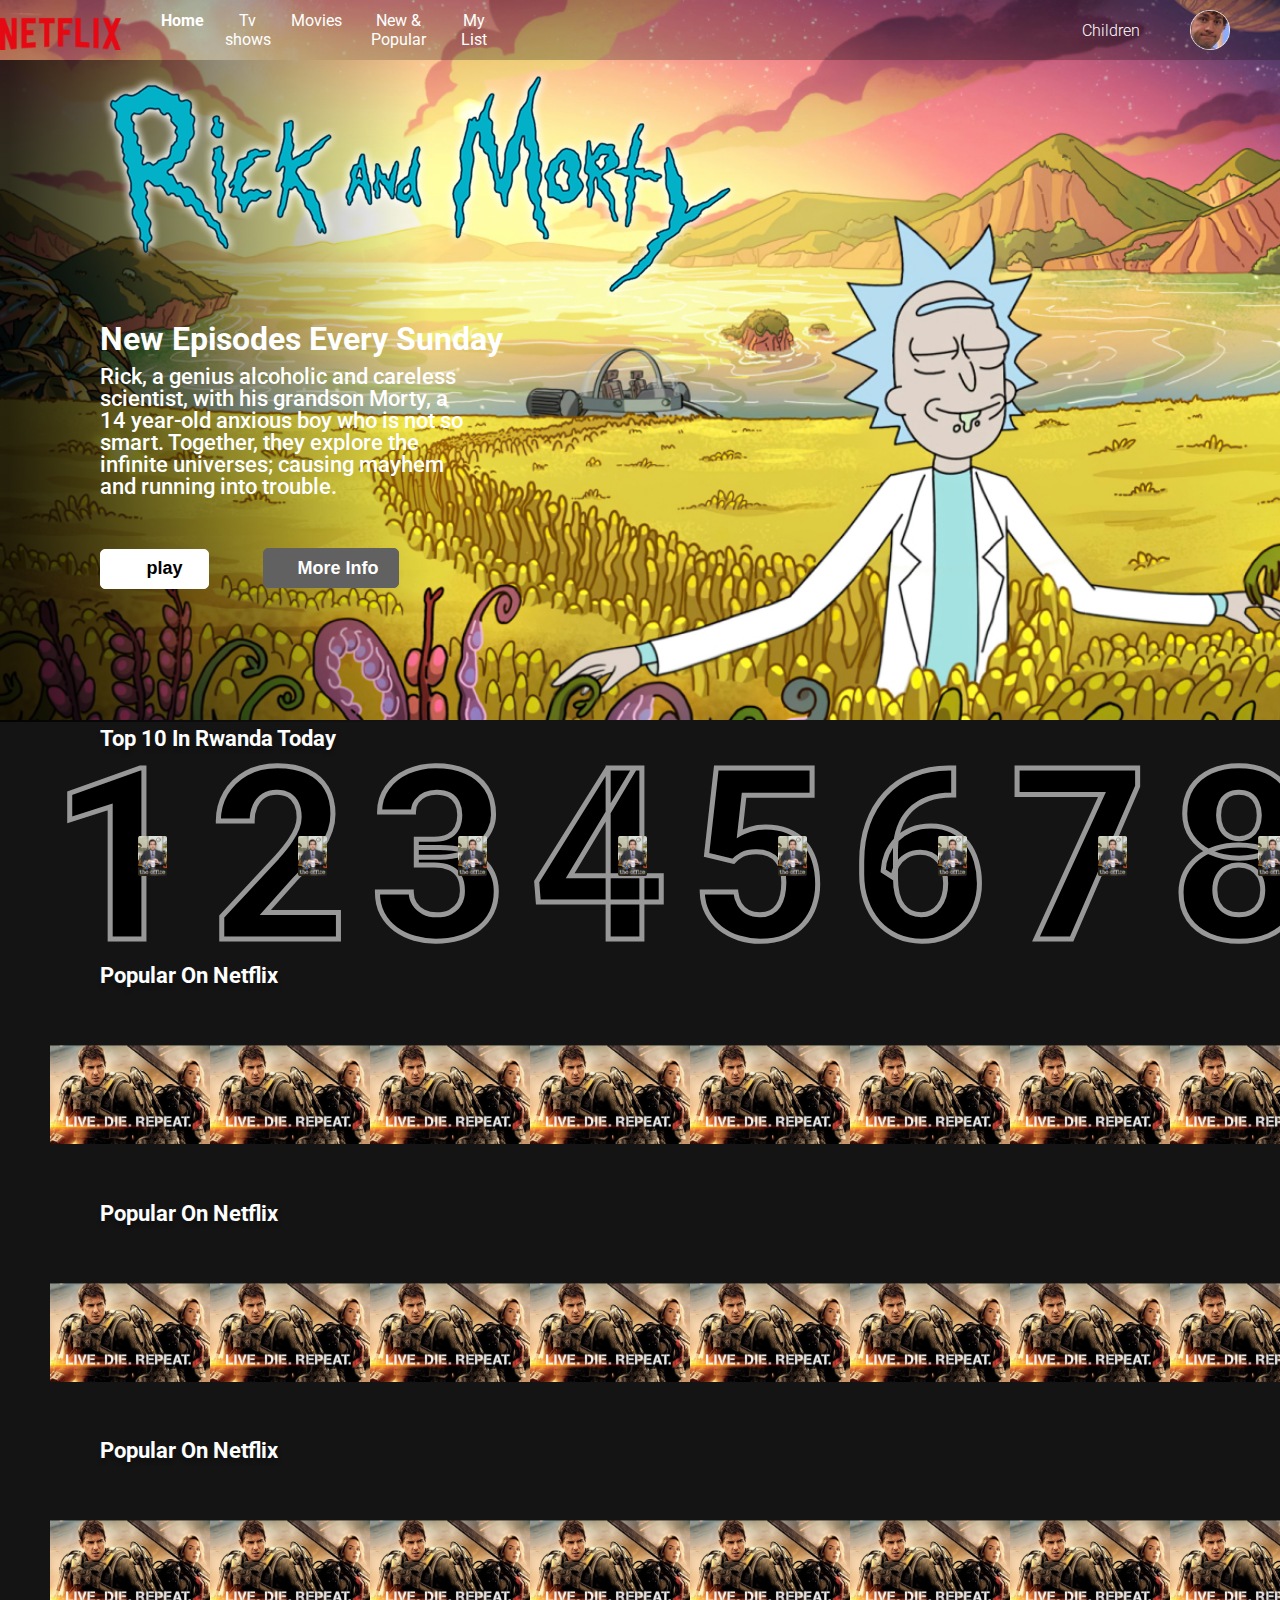
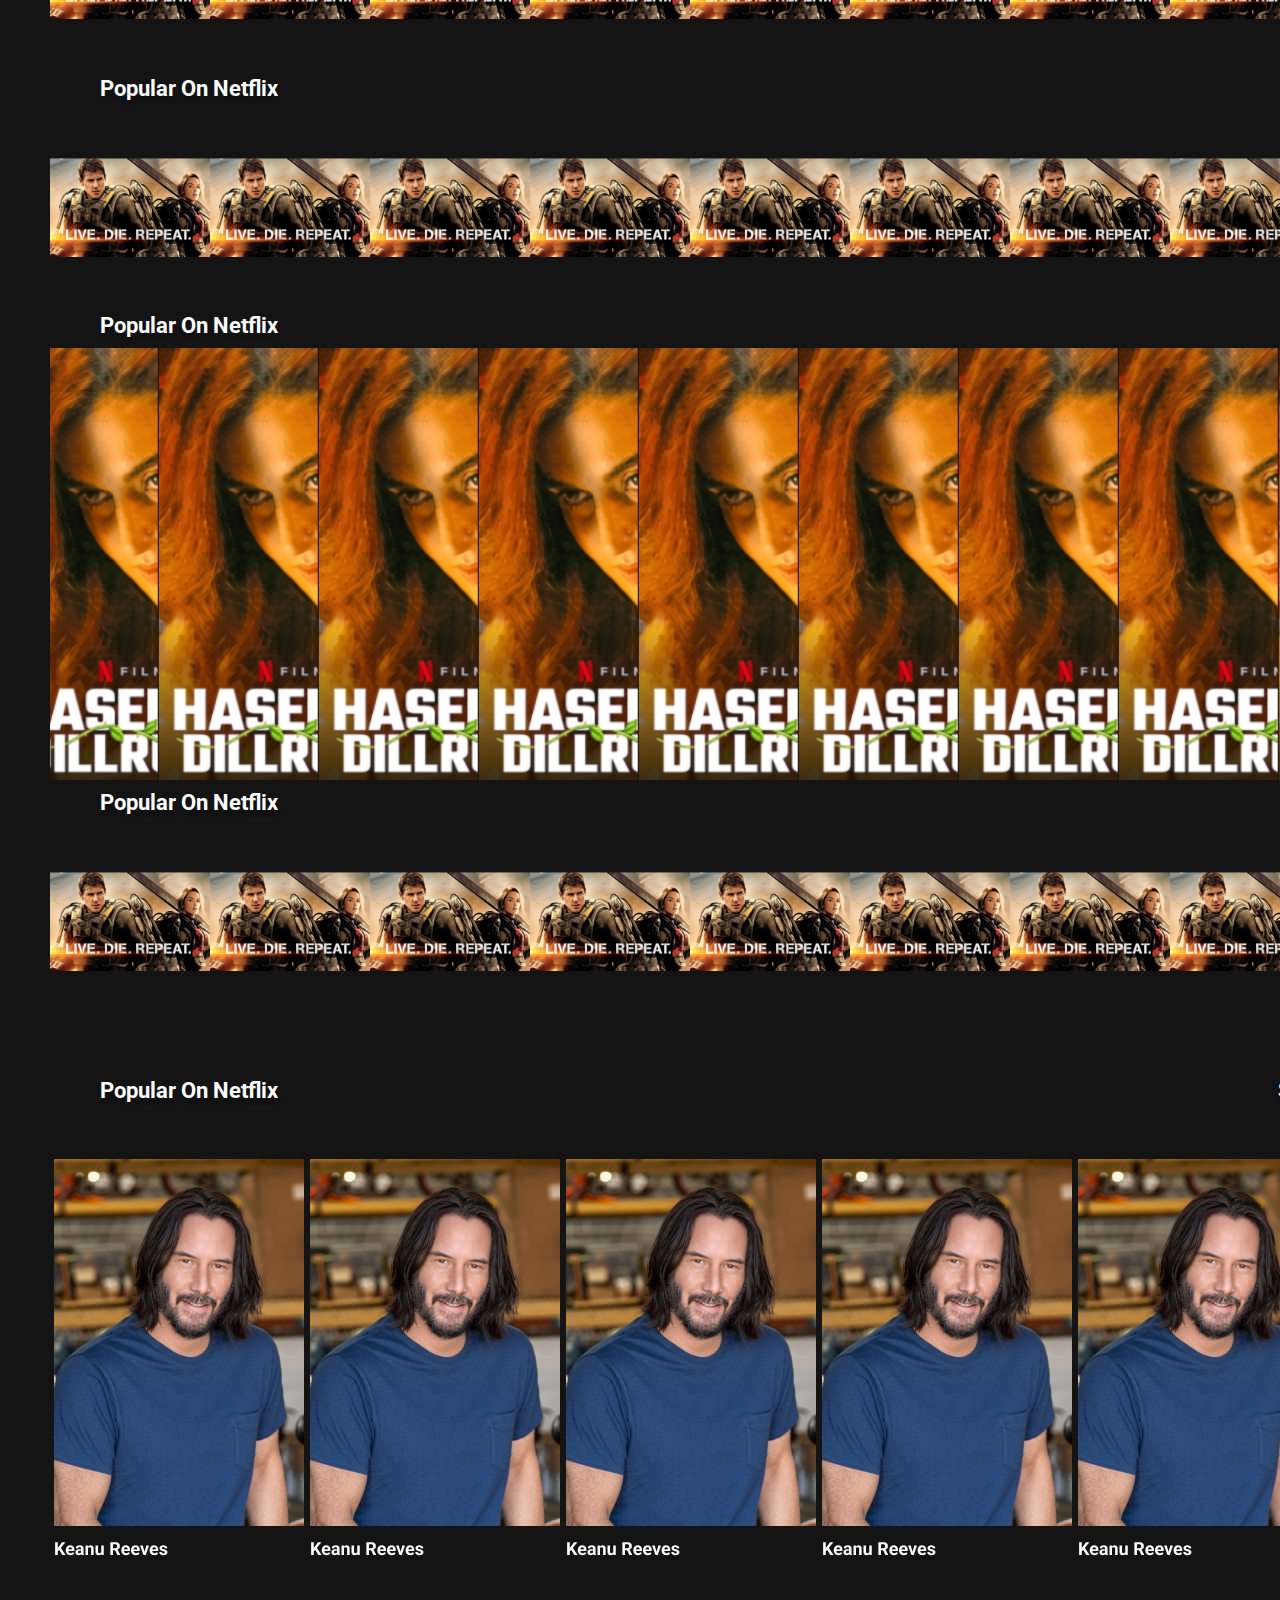
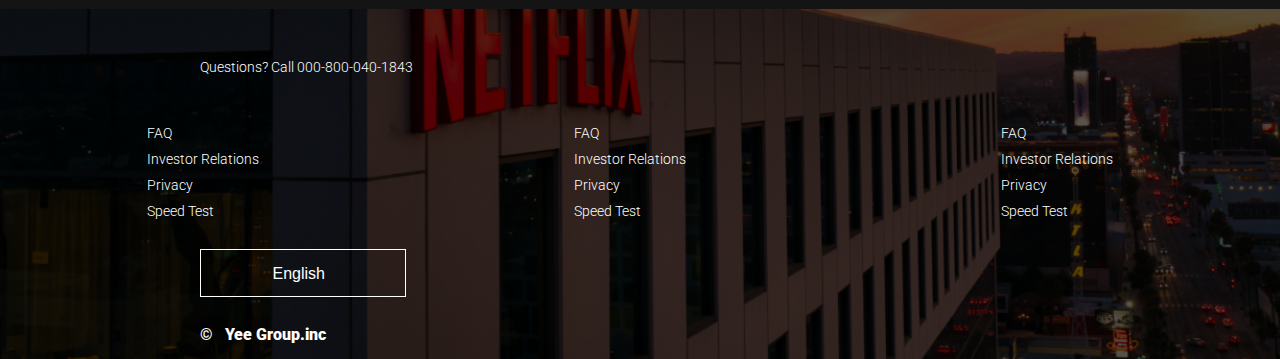
==== html/index.html @ 229ab0ae "V1" ====
<!DOCTYPE html>
<html lang="en">
<head>
    <meta charset="UTF-8">
    <meta http-equiv="X-UA-Compatible" content="IE=edge">
    <meta name="viewport" content="width=device-width, initial-scale=1.0">
    <link
    rel="stylesheet"
    href="https://cdn.jsdelivr.net/npm/swiper/swiper-bundle.min.css"
  />
    <link rel="stylesheet" href="https://cdnjs.cloudflare.com/ajax/libs/font-awesome/6.1.2/css/all.min.css" integrity="sha512-1sCRPdkRXhBV2PBLUdRb4tMg1w2YPf37qatUFeS7zlBy7jJI8Lf4VHwWfZZfpXtYSLy85pkm9GaYVYMfw5BC1A==" crossorigin="anonymous" referrerpolicy="no-referrer" />
    <link rel="preconnect" href="https://fonts.googleapis.com">
<link rel="preconnect" href="https://fonts.gstatic.com" crossorigin>
<link href="https://fonts.googleapis.com/css2?family=Montserrat:ital,wght@0,300;0,400;0,500;0,600;0,700;0,800;0,900;1,300;1,600&family=Raleway:ital,wght@0,300;0,400;0,500;0,600;0,700;0,800;1,800&family=Roboto:ital,wght@0,300;0,400;0,500;0,700;0,900;1,700;1,900&display=swap" rel="stylesheet">
<link rel="stylesheet" href="../css/style.css">
    <title>Document</title>
</head>
<body>
    <div class="container">
        <div class="home">
            <nav class="nav">
                <div class="left">
                    <img src="../images/logo.png" alt="logo">
                    <ul>
                        <li>Home</li>
                        <li>Tv shows</li>
                        <li>Movies</li>
                        <li>New & Popular</li>
                        <li>My List</li>
                    </ul>
                </div>
 
                <div class="right">
                    <i class="fa-solid fa-magnifying-glass "></i>
                    <h6>Children</h6>
                    <i class="fa-solid fa-bell"></i>
                    <img src="../images/profile.png" alt="" srcset="">
                    <i class="fa-solid fa-caret-down"></i>
    
    
                </div>
    
    
    
            </nav>
            <div class="con">
                <div class="image">
                    <img src="../images/ricky.png" alt="" srcset="">
                </div>
                <div class="par">
                    <h2>New Episodes Every Sunday</h2>
                    <p>Rick, a genius alcoholic and careless scientist, with his grandson Morty, a 14 year-old anxious boy who is not so smart. Together, they explore the infinite universes; causing mayhem and running into trouble.</p>
                </div>
                <div class="but">
                    <button class="but1"><span><i class="fa-solid fa-play"></i> </span>  <span>play</span></button>
                    <button class="but2"><span><i class="fa-solid fa-circle-info"></i> </span>  <span>More Info</span></button>
                </div>
            </div>
    
        </div>
        <div class="content">
            <div class="slide1">
                <h3>Top 10 In Rwanda Today</h3>
                <div class="swiper mySwiper">
                    <div class="swiper-wrapper">
                      <div class="card swiper-slide">
                        <div class="number">
                            <h1>1</h1>
                        </div>
                        <div class="img">
                            <img src="../images/movie1.png  " alt="" srcset="">

                        </div>

                      </div>
                      <div class=" card swiper-slide">
                        <div class="number">
                            <h1>2</h1>
                        </div>
                        <div class="img">
                            <img src="../images/movie1.png  " alt="" srcset="">

                        </div>

                      </div>
                      <div class=" card swiper-slide">
                        <div class="number">
                            <h1>3</h1>
                        </div>
                        <div class="img">
                            <img src="../images/movie1.png  " alt="" srcset="">

                        </div>

                      </div>
                      <div class=" card swiper-slide">
                        <div class="number">
                            <h1>4</h1>
                        </div>
                        <div class="img">
                            <img src="../images/movie1.png  " alt="" srcset="">

                        </div>

                      </div>
                      <div class=" card swiper-slide">
                        <div class="number">
                            <h1>5</h1>
                        </div>
                        <div class="img">
                            <img src="../images/movie1.png  " alt="" srcset="">

                        </div>

                      </div>
                      <div class=" card swiper-slide">
                        <div class="number">
                            <h1>6</h1>
                        </div>
                        <div class="img">
                            <img src="../images/movie1.png  " alt="" srcset="">

                        </div>

                      </div>
                      <div class=" card swiper-slide">
                        <div class="number">
                            <h1>7</h1>
                        </div>
                        <div class="img">
                            <img src="../images/movie1.png  " alt="" srcset="">

                        </div>

                      </div>
                      <div class=" card swiper-slide">
                        <div class="number">
                            <h1>8</h1>
                        </div>
                        <div class="img">
                            <img src="../images/movie1.png  " alt="" srcset="">

                        </div>

                      </div>
                      <div class=" card swiper-slide">
                        <div class="number">
                            <h1>9</h1>
                        </div>
                        <div class="img">
                            <img src="../images/movie1.png  " alt="" srcset="">

                        </div>

                      </div>
                    </div>
                    <div class="swiper-button-next"></div>
                    <div class="swiper-button-prev"></div>
                    <div class="swiper-pagination"></div>
                  </div>
            </div>
            <div class="slide1">
                <h3>Popular On Netflix</h3>
                <div class="swiper mySwiper">
                    <div class="swiper-wrapper">
                      <div class="card swiper-slide">

                        <div class="img1">
                            <img src="../images/movie.png  " alt="" srcset="">

                        </div>

                      </div>
                      <div class=" card swiper-slide">

                        <div class="img1">
                            <img src="../images/movie.png  " alt="" srcset="">

                        </div>

                      </div>
                      <div class=" card swiper-slide">

                        <div class="img1">
                            <img src="../images/movie.png  " alt="" srcset="">

                        </div>

                      </div>
                      <div class=" card swiper-slide">
                        <div class="img1">
                            <img src="../images/movie.png  " alt="" srcset="">

                       </div>

                      </div>
                      <div class=" card swiper-slide">
                        <div class="img1">
                            <img src="../images/movie.png  " alt="" srcset="">

                       </div>

                      </div>
                      <div class=" card swiper-slide">
                        <div class="img1">
                            <img src="../images/movie.png  " alt="" srcset="">

                       </div>

                      </div>
                      <div class=" card swiper-slide">
                        <div class="img1">
                            <img src="../images/movie.png  " alt="" srcset="">

                       </div>

                      </div>
                      <div class=" card swiper-slide">
                        <div class="img1">
                            <img src="../images/movie.png  " alt="" srcset="">

                       </div>

                      </div>
                      <div class=" card swiper-slide">  
                        <div class="img1">
                            <img src="../images/movie.png  " alt="" srcset="">

                       </div>

                      </div>
                    </div>
                    <div class="swiper-button-next"></div>
                    <div class="swiper-button-prev"></div>
                    <div class="swiper-pagination"></iv>
                  </div>
            </div>
        </div>
        <div class="slide1">
          <h3>Popular On Netflix</h3>
          <div class="swiper mySwiper">
              <div class="swiper-wrapper">
                <div class="card swiper-slide">

                  <div class="img1">
                      <img src="../images/movie.png  " alt="" srcset="">

                  </div>

                </div>
                <div class=" card swiper-slide">

                  <div class="img1">
                      <img src="../images/movie.png  " alt="" srcset="">

                  </div>

                </div>
                <div class=" card swiper-slide">

                  <div class="img1">
                      <img src="../images/movie.png  " alt="" srcset="">

                  </div>

                </div>
                <div class=" card swiper-slide">
                  <div class="img1">
                      <img src="../images/movie.png  " alt="" srcset="">

                 </div>

                </div>
                <div class=" card swiper-slide">
                  <div class="img1">
                      <img src="../images/movie.png  " alt="" srcset="">

                 </div>

                </div>
                <div class=" card swiper-slide">
                  <div class="img1">
                      <img src="../images/movie.png  " alt="" srcset="">

                 </div>

                </div>
                <div class=" card swiper-slide">
                  <div class="img1">
                      <img src="../images/movie.png  " alt="" srcset="">

                 </div>

                </div>
                <div class=" card swiper-slide">
                  <div class="img1">
                      <img src="../images/movie.png  " alt="" srcset="">

                 </div>

                </div>
                <div class=" card swiper-slide">  
                  <div class="img1">
                      <img src="../images/movie.png  " alt="" srcset="">

                 </div>

                </div>
              </div>
              <div class="swiper-button-next"></div>
              <div class="swiper-button-prev"></div>
              <div class="swiper-pagination"></iv>
            </div>
      </div>
  </div>
  <div class="slide1">
    <h3>Popular On Netflix</h3>
    <div class="swiper mySwiper">
        <div class="swiper-wrapper">
          <div class="card swiper-slide">

            <div class="img1">
                <img src="../images/movie.png  " alt="" srcset="">

            </div>

          </div>
          <div class=" card swiper-slide">

            <div class="img1">
                <img src="../images/movie.png  " alt="" srcset="">

            </div>

          </div>
          <div class=" card swiper-slide">

            <div class="img1">
                <img src="../images/movie.png  " alt="" srcset="">

            </div>

          </div>
          <div class=" card swiper-slide">
            <div class="img1">
                <img src="../images/movie.png  " alt="" srcset="">

           </div>

          </div>
          <div class=" card swiper-slide">
            <div class="img1">
                <img src="../images/movie.png  " alt="" srcset="">

           </div>

          </div>
          <div class=" card swiper-slide">
            <div class="img1">
                <img src="../images/movie.png  " alt="" srcset="">

           </div>

          </div>
          <div class=" card swiper-slide">
            <div class="img1">
                <img src="../images/movie.png  " alt="" srcset="">

           </div>

          </div>
          <div class=" card swiper-slide">
            <div class="img1">
                <img src="../images/movie.png  " alt="" srcset="">

           </div>

          </div>
          <div class=" card swiper-slide">  
            <div class="img1">
                <img src="../images/movie.png  " alt="" srcset="">

           </div>

          </div>
        </div>
        <div class="swiper-button-next"></div>
        <div class="swiper-button-prev"></div>
        <div class="swiper-pagination"></iv>
      </div>
</div>
</div>
<div class="slide1">
  <h3>Popular On Netflix</h3>
  <div class="swiper mySwiper">
      <div class="swiper-wrapper">
        <div class="card swiper-slide">

          <div class="img1">
              <img src="../images/movie.png  " alt="" srcset="">

          </div>

        </div>
        <div class=" card swiper-slide">

          <div class="img1">
              <img src="../images/movie.png  " alt="" srcset="">

          </div>

        </div>
        <div class=" card swiper-slide">

          <div class="img1">
              <img src="../images/movie.png  " alt="" srcset="">

          </div>

        </div>
        <div class=" card swiper-slide">
          <div class="img1">
              <img src="../images/movie.png  " alt="" srcset="">

         </div>

        </div>
        <div class=" card swiper-slide">
          <div class="img1">
              <img src="../images/movie.png  " alt="" srcset="">

         </div>

        </div>
        <div class=" card swiper-slide">
          <div class="img1">
              <img src="../images/movie.png  " alt="" srcset="">

         </div>

        </div>
        <div class=" card swiper-slide">
          <div class="img1">
              <img src="../images/movie.png  " alt="" srcset="">

         </div>

        </div>
        <div class=" card swiper-slide">
          <div class="img1">
              <img src="../images/movie.png  " alt="" srcset="">

         </div>

        </div>
        <div class=" card swiper-slide">  
          <div class="img1">
              <img src="../images/movie.png  " alt="" srcset="">

         </div>

        </div>
      </div>
      <div class="swiper-button-next"></div>
      <div class="swiper-button-prev"></div>
      <div class="swiper-pagination"></iv>
    </div>
</div>
</div>
<div class="slide1">
  <h3>Popular On Netflix</h3>
  <div class="swiper mySwiper big-swiper">
      <div class="swiper-wrapper">
        <div class="card swiper-slide big-slide">

          <div class="img2">
              <img src="../images/bigmovie.png  " alt="" srcset="">

          </div>

        </div>
        <div class=" card swiper-slide big-slide">

          <div class="img2">
              <img src="../images/bigmovie.png  " alt="" srcset="">

          </div>

        </div>
        <div class=" card swiper-slide big-slide">

          <div class="img2">
              <img src="../images/bigmovie.png  " alt="" srcset="">

          </div>

        </div>
        <div class=" card swiper-slide big-slide">
          <div class="img2">
              <img src="../images/bigmovie.png  " alt="" srcset="">

         </div>

        </div>
        <div class=" card swiper-slide big-slide">
          <div class="img2">
              <img src="../images/bigmovie.png  " alt="" srcset="">

         </div>

        </div>
        <div class=" card swiper-slide big-slide">
          <div class="img2">
              <img src="../images/bigmovie.png  " alt="" srcset="">

         </div>

        </div>
        <div class=" card swiper-slide big-slide">
          <div class="img2">
              <img src="../images/bigmovie.png  " alt="" srcset="">

         </div>

        </div>
        <div class=" card swiper-slide big-slide">
          <div class="img2">
              <img src="../images/bigmovie.png  " alt="" srcset="">

         </div>

        </div>
        <div class=" card swiper-slide big-slide">  
          <div class="img2">
              <img src="../images/bigmovie.png  " alt="" srcset="">

         </div>

        </div>
      </div>
      <div class="swiper-button-next"></div>
      <div class="swiper-button-prev"></div>
      <div class="swiper-pagination"></iv>
    </div>
</div>
</div>
<div class="slide1">
  <h3>Popular On Netflix</h3>
  <div class="swiper mySwiper">
      <div class="swiper-wrapper">
        <div class="card swiper-slide">

          <div class="img1">
              <img src="../images/movie.png  " alt="" srcset="">

          </div>

        </div>
        <div class=" card swiper-slide">

          <div class="img1">
              <img src="../images/movie.png  " alt="" srcset="">

          </div>

        </div>
        <div class=" card swiper-slide">

          <div class="img1">
              <img src="../images/movie.png  " alt="" srcset="">

          </div>

        </div>
        <div class=" card swiper-slide">
          <div class="img1">
              <img src="../images/movie.png  " alt="" srcset="">

         </div>

        </div>
        <div class=" card swiper-slide">
          <div class="img1">
              <img src="../images/movie.png  " alt="" srcset="">

         </div>

        </div>
        <div class=" card swiper-slide">
          <div class="img1">
              <img src="../images/movie.png  " alt="" srcset="">

         </div>

        </div>
        <div class=" card swiper-slide">
          <div class="img1">
              <img src="../images/movie.png  " alt="" srcset="">

         </div>

        </div>
        <div class=" card swiper-slide">
          <div class="img1">
              <img src="../images/movie.png  " alt="" srcset="">

         </div>

        </div>
        <div class=" card swiper-slide">  
          <div class="img1">
              <img src="../images/movie.png  " alt="" srcset="">

         </div>

        </div>
      </div>
      <div class="swiper-button-next"></div>
      <div class="swiper-button-prev"></div>
      <div class="swiper-pagination"></iv>
    </div>
    
</div>
</div>
<div class="slide1 cast">
  <h3>Popular On Netflix</h3>
  <h3 id="more">See more &nbsp; <i class="fa-solid fa-angle-right"></i></h3>
  <div class="swiper mySwiper cast-swiper">
      <div class="swiper-wrapper">
        <div class="card swiper-slide cast-slide">

          <div class="img3">
              <img src="../images/cast.png  " alt="" srcset="">

          </div>

        </div>
        <div class="card swiper-slide cast-slide">

          <div class="img3">
              <img src="../images/cast.png  " alt="" srcset="">

          </div>

        </div>
        <div class="card swiper-slide cast-slide">

          <div class="img3">
              <img src="../images/cast.png  " alt="" srcset="">

          </div>

        </div>
        <div class="card swiper-slide cast-slide">

          <div class="img3">
              <img src="../images/cast.png  " alt="" srcset="">

          </div>

        </div>
        <div class="card swiper-slide cast-slide">

          <div class="img3">
              <img src="../images/cast.png  " alt="" srcset="">

          </div>

        </div>
        <div class="card swiper-slide cast-slide">

          <div class="img3">
              <img src="../images/cast.png  " alt="" srcset="">

          </div>

        </div>
        <div class="card swiper-slide cast-slide">

          <div class="img3">
              <img src="../images/cast.png  " alt="" srcset="">

          </div>

        </div>
        <div class="card swiper-slide cast-slide">

          <div class="img3">
              <img src="../images/cast.png  " alt="" srcset="">

          </div>

        </div>
        <div class="card swiper-slide cast-slide">

          <div class="img3">
              <img src="../images/cast.png  " alt="" srcset="">

          </div>

        </div>
      </div>
      <div class="swiper-button-next"></div>
      <div class="swiper-button-prev"></div>
      <div class="swiper-pagination"></iv>
    </div>
</div>
</div>  

    </div>

    <footer class="footer">
      <p>Questions? Call 000-800-040-1843</p>
      <div class="list">
        <ul>
          <li>FAQ</li>
          <li>Investor Relations</li>
          <li> Privacy</li>
          <li>Speed Test</li>
        </ul>
        <ul>
          <li>FAQ</li>
          <li>Investor Relations</li>
          <li> Privacy</li>
          <li>Speed Test</li>
        </ul>
        <ul>
          <li>FAQ</li>
          <li>Investor Relations</li>
          <li> Privacy</li>
          <li>Speed Test</li>
        </ul>


      </div>
      <button class="but-footer"><i class="fa-solid fa-globe fa-2x"></i> &nbsp; English &nbsp; &nbsp;<i class="fa-solid fa-sort-down fa-2x move"></i> </button>

    <h1> &copy; &nbsp; Yee Group.inc</h1>
    </footer>
    </div>
</body>
<script src="https://cdn.jsdelivr.net/npm/swiper/swiper-bundle.min.js"></script>
<script src="../js/script.js"></script>
</html>
---- css/style.css ----
* {
    padding: 0;
    margin: 0;
    box-sizing: border-box;
}

body {
    font-family: 'Roboto', sans-serif;
    width: 100vw;
    height: 100vh;
    background-color: #141414;
    overflow-x: hidden;

}

.swiper,
.swiper-wrapper,
.card {
    background: transparent;
}

.container {
    width: 100%;
    height: 100%;
    /* background-color: black; */


}

.home {
    width: 100%;
    height: 80%;
    background-image: url('../images/home.jpg');
    background-size: cover;

}

.nav {
    width: 100%;
    display: flex;
    justify-content: space-between;
    background: rgba(0, 0, 0, 0.246);

}

.nav .left {
    display: flex;
    justify-content: center;
    align-items: center;
    width: 40%;


}

.left ul {
    display: flex;
    margin-left: 40px;
    font-size: 16px;
    line-height: 19px;
    text-align: center;
    color: white;


}

.left ul li:first-child {
    font-weight: 700;
}

li {
    list-style: none;
    margin-right: 20px;
}

.left img {
    width: 121px;
    height: 39px;
}

.nav .right {
    display: flex;
    justify-content: flex-end;
    align-items: center;
    width: 60%;
    font-size: 16px;
    line-height: 19px;
    text-align: center;
    color: white;

}

.right i {
    margin: 20px;
}

.right h6 {
    font-size: 16px;
    line-height: 19px;
    text-align: center;
    font-weight: 300;

}

.right img {
    width: 40px;
    height: 40px;
    margin: 10px;
}

.con {
    width: 40%;
    display: flex;
    flex-direction: column;
    background: linear-gradient(90deg, #000000d0 1.74%, rgba(196, 196, 196, 0) 83.87%);
    height: 92%;
}

.con .image {
    margin-left: 100px;
}

.con .par {
    margin-left: 100px;
    color: white;
}

.par h2 {
    font-weight: 700;
    font-size: 32px;
    line-height: 54px;
}

.par p {
    font-weight: 500;
    font-size: 22px;
    line-height: 22px;
    width: 90%;
}

.but {
    margin-left: 100px;
    margin-top: 50px;
}

.but .but1 {
    background: #FFFFFF;
    border-radius: 5px;
    width: 109px;
    height: 40px;
    font-weight: 700;
    font-size: 18px;
    border: 1px solid white;


}

.but1 span {
    margin-left: 10px;

}

.but .but2 {
    width: 136px;
    height: 40px;
    background: #616161;
    border-radius: 5px;
    font-weight: 700;
    font-size: 18px;
    line-height: 100%;
    color: white;
    margin-left: 50px;
    border: 1px solid #616161;
}

.but2 span {
    margin-left: 7px;

}

.swiper {
    width: 100%;
    height: 100%;
    margin-left: 50px;
}

.swiper-slide {
    text-align: center;
    font-size: 18px;
    background: #fff;
    width: 80%;

    /* Center slide text vertically */
    display: -webkit-box;
    display: -ms-flexbox;
    display: -webkit-flex;
    display: flex;
    -webkit-box-pack: center;
    -ms-flex-pack: center;
    -webkit-justify-content: center;
    justify-content: center;
    -webkit-box-align: center;
    -ms-flex-align: center;
    -webkit-align-items: center;
    align-items: center;
}

.swiper-slide .img img {
    display: block;
    width: 130%;
    height: 100%;
    object-fit: cover;
}

.swiper-slide .img1 img {
    display: block;
    width: 100%;
    height: 100%;
    object-fit: cover;


}

.big-swiper {

    height: 440px;
    /* background-color: brown; */

}

.cast {
    margin-top: 50px;
}

.cast-swiper {
    height: 400px;
    margin-top: 50px;
    position: relative;

    /* background-color: brown; */
}

.cast h3 {
    display: inline-block;
}

h3 i {
    color: red;
}

#more {
    position: relative;
    left: 70%;
}

.cast-swiper .swiper-slide {
    width: 100%;
    height: 100%;
    /* background-color: #fff; */
}

.big-swiper .big-slide {
    width: 270px;
    height: 100%;
}

.big-slide .img2 {

    width: 270px;
    height: 100%;
    /* background-color: aqua; */

}


.big-slide .img2 img {
    display: block;
    width: 270px;
    height: 100%;
    object-fit: contain;


}

.number h1 {
    color: black;
    font-weight: 700;
    font-size: 240px;
    line-height: 180.69%;
    -webkit-text-stroke: 5px #989898;
}

.img {
    transform: translate(-50px, -1px);
}

.card {
    margin: 0px;
    /* background-color: #616161; */
    /* border: 1px solid black; */
    height: 200px;
    width: 100px;
    background: transparent;
}

.swiper-pagination-bullet {
    width: 10px;
    height: 3px;
    border-radius: 0;
    margin: 0;
}

.swiper-button-next:after,
.swiper-button-prev:after {
    font-size: 24px;
    font-weight: bolder;
}

.swiper-button-prev {
    left: 50px;
    display: none;
    color: #6B7280;
}

.swiper-horizontal>.swiper-pagination-bullets,
.swiper-pagination-bullets.swiper-pagination-horizontal,
.swiper-pagination-custom,
.swiper-pagination-fraction {
    position: absolute;
    top: -10px;
    left: 800px;
    height: 10px;

}

.swiper-pagination {
    display: none;
}

.swiper-button-next {
    right: 100px;
    cursor: pointer;
    display: none;
    color: #6B7280;
}

.slide1 h3 {
    font-weight: 700;
    font-size: 22px;
    line-height: 170.69%;
    color: #FFFFFF;
    text-shadow: 0px 4px 4px rgba(0, 0, 0, 0.25);
    margin-left: 100px;
}

.swiper-pagination-bullet {
    background-color: #616161;
}

.swiper:hover .swiper-pagination {
    display: block;
    background-color: aqua;
}

.swiper:hover .swiper-button-next {
    display: block;
}

.swiper:hover .swiper-button-prev {
    display: block;
}

.footer {
    background-image: url('../images/footer.png');
    background-size: cover;
    /* background-repeat: no-repeat; */
    height: 350px;
    font-weight: 300;
    font-size: 14px;
    line-height: 16px;

    width: 100vw;
    color: #FFFFFF;
    margin-top: 50px;
}

.footer .list {
    display: flex;
    margin-top: 100px;
    /* margin-left: 100px; */
    justify-content: space-around;
}

.list ul li {
    margin-bottom: 10px;

}

.footer p {
    margin-left: 200px;
    position: relative;
    top: 50px;

}

.but-footer {
    margin-left: 200px;
    margin-top: 20px;
    background: linear-gradient(180deg, #000000 0%, rgba(0, 0, 0, 0) 100%);
    color: white;
    background: transparent;
    border: 1px solid #FFFFFF;
    width: 206.38px;
    height: 47.87px;
    font-weight: 400;
    font-size: 16px;
    line-height: 19px;
    text-align: center;
    display: flex;
    justify-content: center;
    align-items: center;
}

.but-footer .move {
    position: relative;
    top: -8px;

}

.footer h1 {
    font-weight: 900;
    font-size: 16px;
    line-height: 16px;
    color: #FFFFFF;
    position: relative;
    top: 30px;
    left: 200px;
}
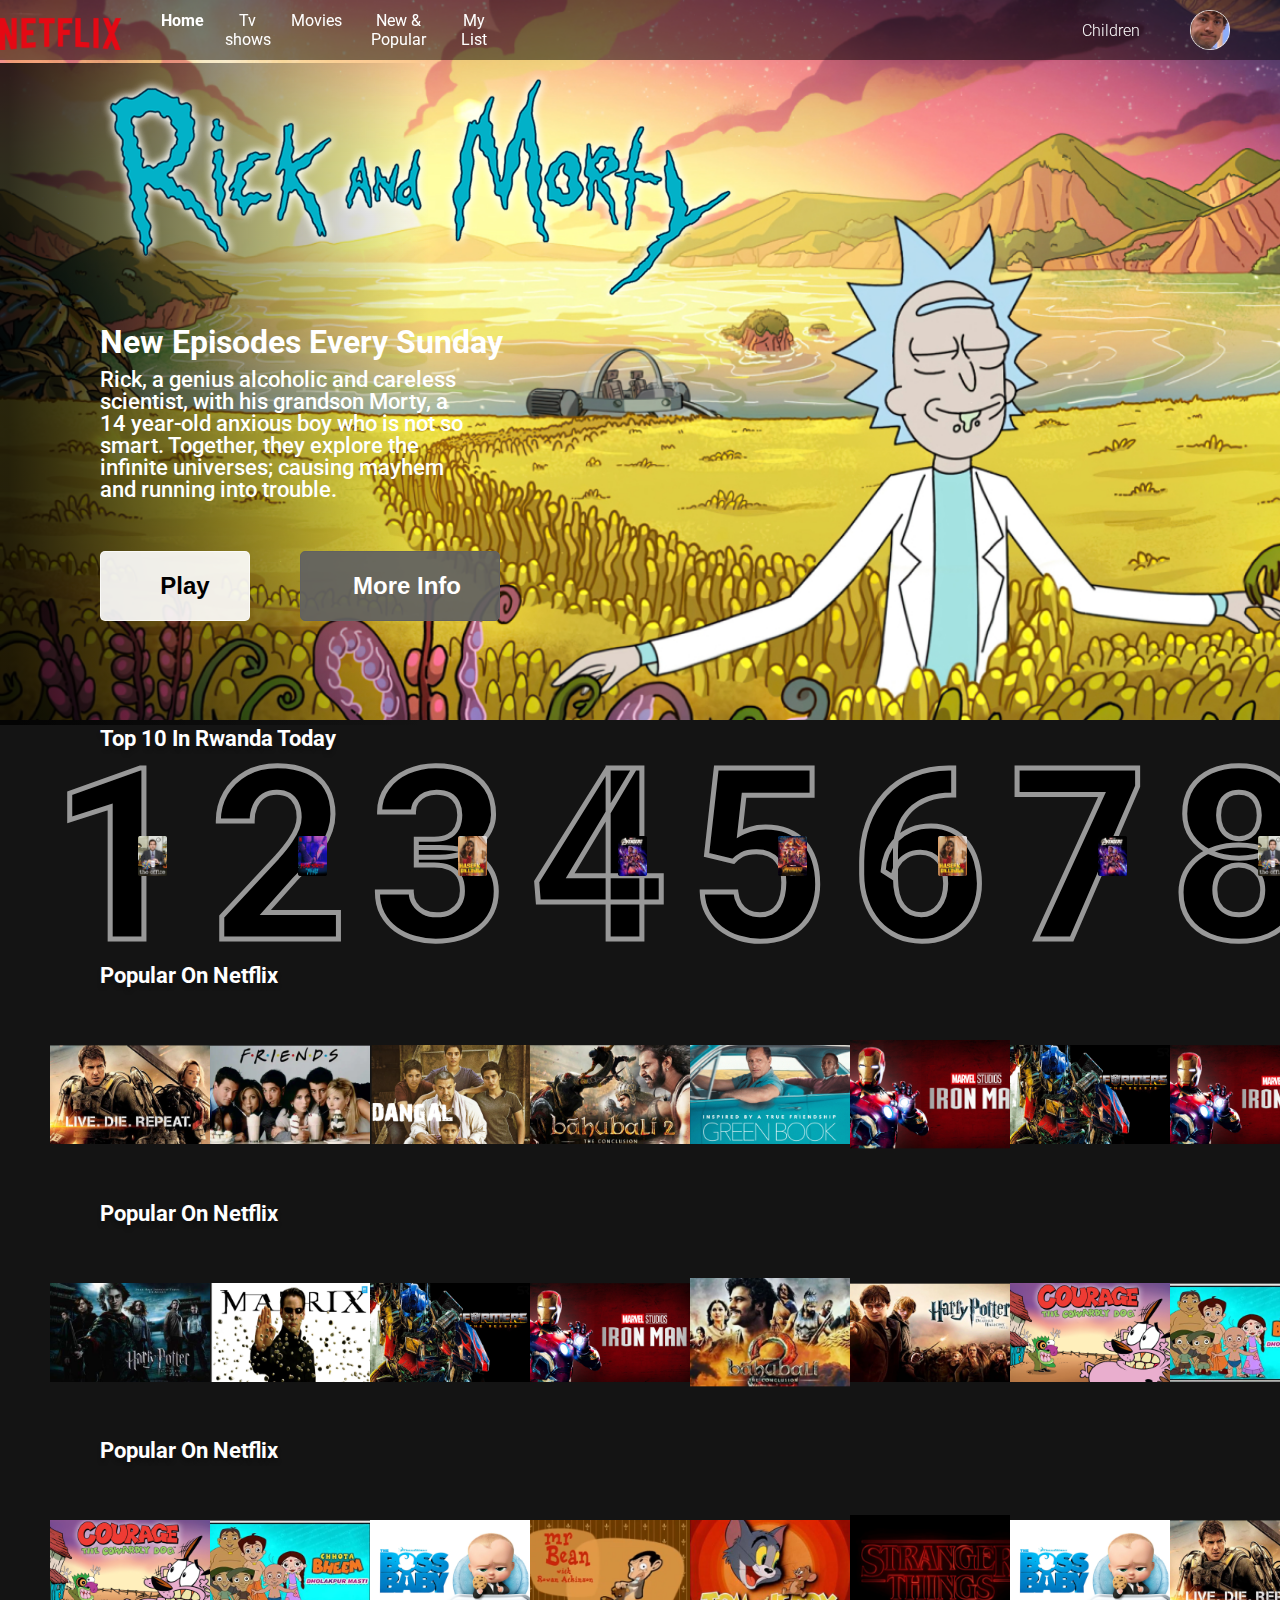
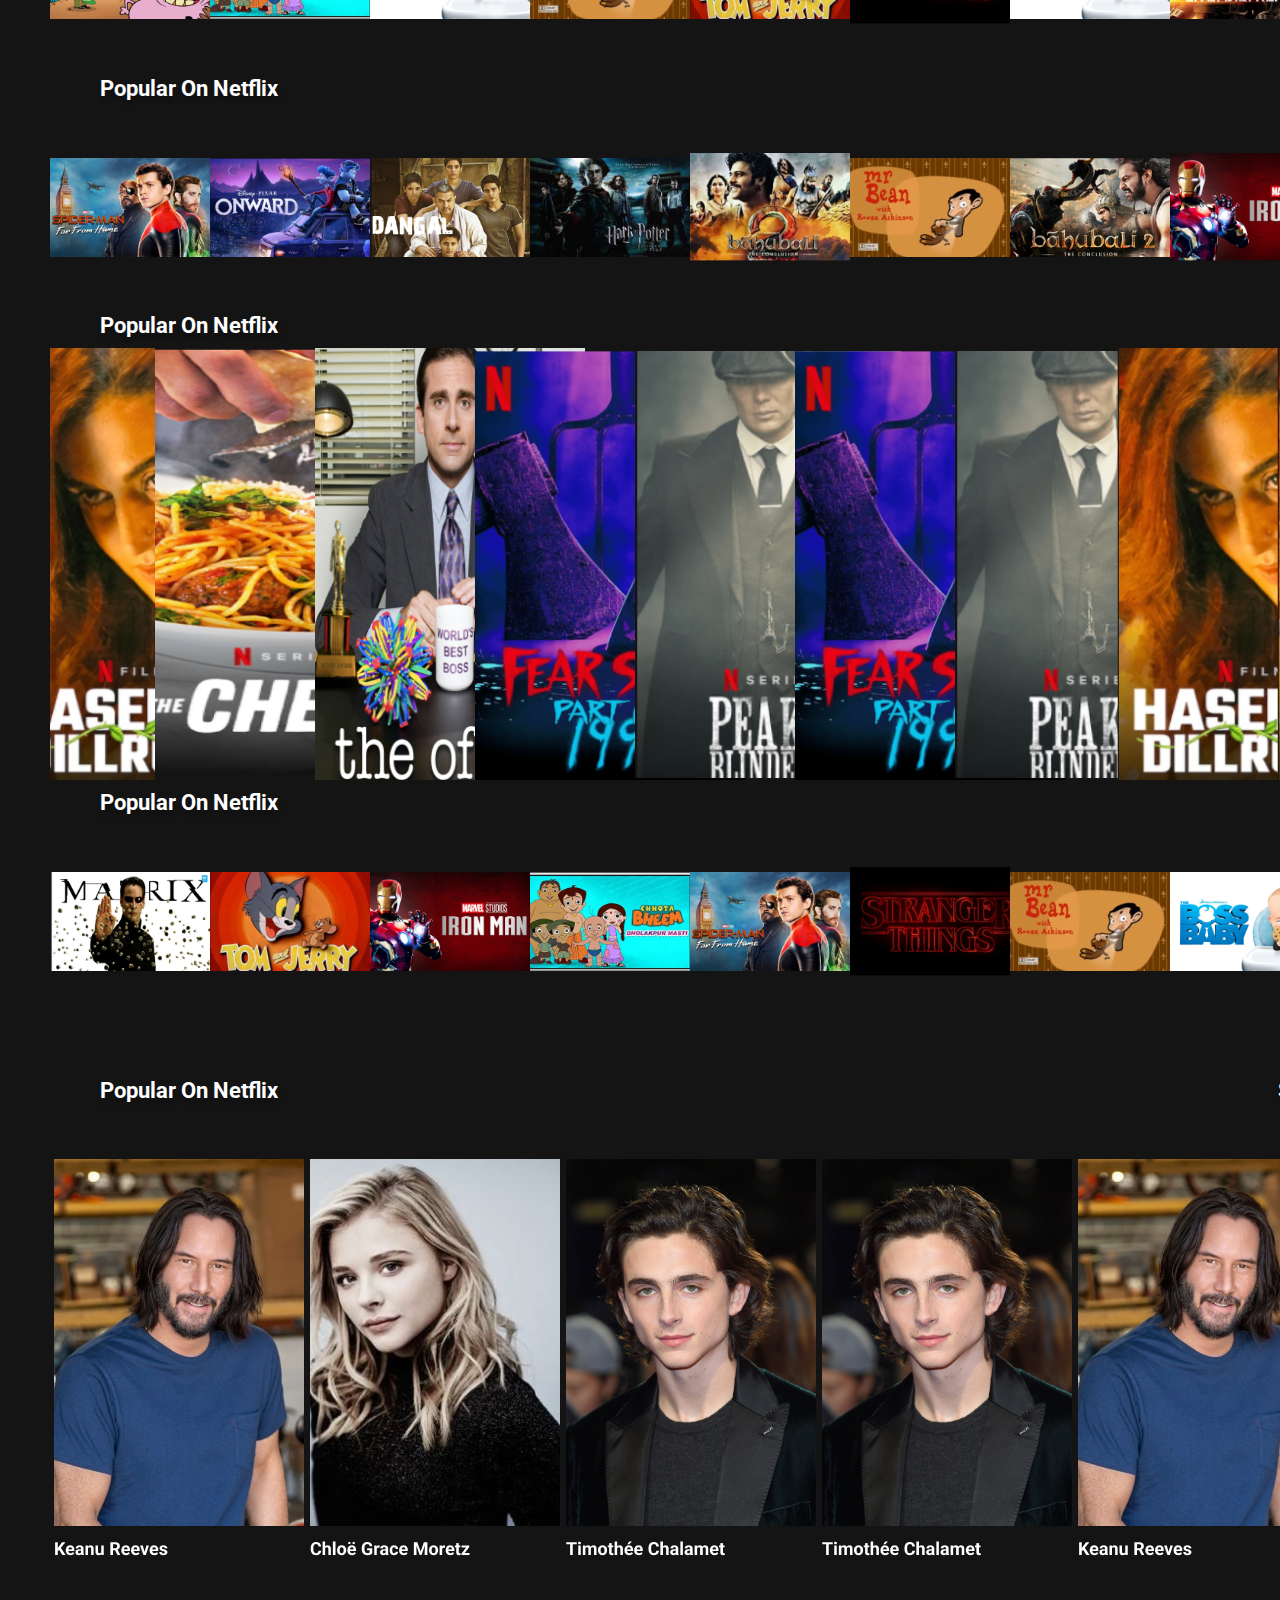
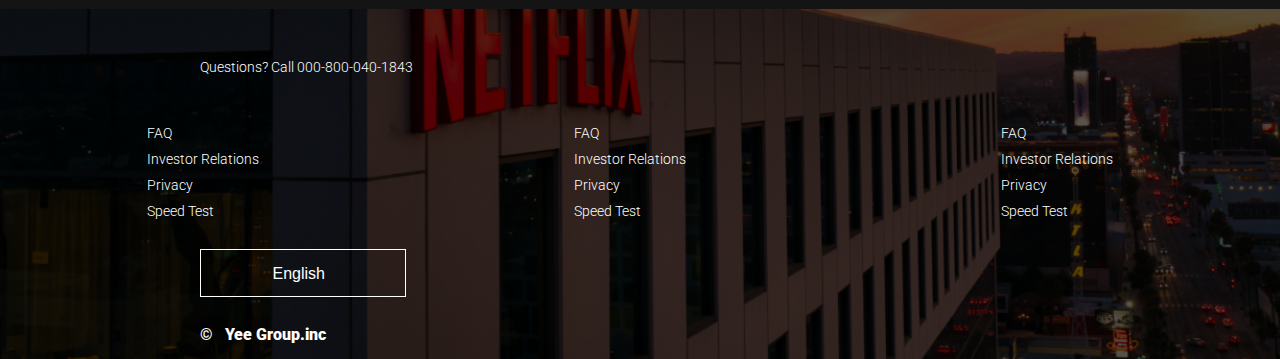
==== commit bb6ac1d5: "V2" ====
--- a/html/index.html
+++ b/html/index.html
@@ -52,8 +52,8 @@
                     <p>Rick, a genius alcoholic and careless scientist, with his grandson Morty, a 14 year-old anxious boy who is not so smart. Together, they explore the infinite universes; causing mayhem and running into trouble.</p>
                 </div>
                 <div class="but">
-                    <button class="but1"><span><i class="fa-solid fa-play"></i> </span>  <span>play</span></button>
-                    <button class="but2"><span><i class="fa-solid fa-circle-info"></i> </span>  <span>More Info</span></button>
+                    <button class="but1"><span><i class="fa-solid fa-play fa-2x"></i> </span>  <span>Play</span></button>
+                    <button class="but2"><span><i class="fa-solid fa-circle-info fa-2x"></i> </span>  <span>More Info</span></button>
                 </div>
             </div>
     
@@ -78,7 +78,7 @@
                             <h1>2</h1>
                         </div>
                         <div class="img">
-                            <img src="../images/movie1.png  " alt="" srcset="">
+                            <img src="../images/Rectangle 37.png  " alt="" srcset="">
 
                         </div>
 
@@ -88,7 +88,7 @@
                             <h1>3</h1>
                         </div>
                         <div class="img">
-                            <img src="../images/movie1.png  " alt="" srcset="">
+                            <img src="../images/Rectangle 38.png  " alt="" srcset="">
 
                         </div>
 
@@ -98,7 +98,7 @@
                             <h1>4</h1>
                         </div>
                         <div class="img">
-                            <img src="../images/movie1.png  " alt="" srcset="">
+                            <img src="../images/Rectangle 39.png  " alt="" srcset="">
 
                         </div>
 
@@ -108,7 +108,7 @@
                             <h1>5</h1>
                         </div>
                         <div class="img">
-                            <img src="../images/movie1.png  " alt="" srcset="">
+                            <img src="../images/Rectangle 65.png " alt="" srcset="">
 
                         </div>
 
@@ -118,7 +118,7 @@
                             <h1>6</h1>
                         </div>
                         <div class="img">
-                            <img src="../images/movie1.png  " alt="" srcset="">
+                            <img src="../images/Rectangle 38.png " alt="" srcset="">
 
                         </div>
 
@@ -128,7 +128,7 @@
                             <h1>7</h1>
                         </div>
                         <div class="img">
-                            <img src="../images/movie1.png  " alt="" srcset="">
+                            <img src="../images/Rectangle 39.png  " alt="" srcset="">
 
                         </div>
 
@@ -174,50 +174,50 @@
                       <div class=" card swiper-slide">
 
                         <div class="img1">
-                            <img src="../images/movie.png  " alt="" srcset="">
-
-                        </div>
-
-                      </div>
-                      <div class=" card swiper-slide">
-
-                        <div class="img1">
-                            <img src="../images/movie.png  " alt="" srcset="">
-
-                        </div>
-
-                      </div>
-                      <div class=" card swiper-slide">
-                        <div class="img1">
-                            <img src="../images/movie.png  " alt="" srcset="">
+                            <img src="../images/Rectangle 41.png  " alt="" srcset="">
+
+                        </div>
+
+                      </div>
+                      <div class=" card swiper-slide">
+
+                        <div class="img1">
+                            <img src="../images/Rectangle 42.png " alt="" srcset="">
+
+                        </div>
+
+                      </div>
+                      <div class=" card swiper-slide">
+                        <div class="img1">
+                            <img src="../images/Rectangle 43.png  " alt="" srcset="">
 
                        </div>
 
                       </div>
                       <div class=" card swiper-slide">
                         <div class="img1">
-                            <img src="../images/movie.png  " alt="" srcset="">
+                            <img src="../images/Rectangle 66.png  " alt="" srcset="">
 
                        </div>
 
                       </div>
                       <div class=" card swiper-slide">
                         <div class="img1">
-                            <img src="../images/movie.png  " alt="" srcset="">
+                            <img src="../images/Rectangle 67.png  " alt="" srcset="">
 
                        </div>
 
                       </div>
                       <div class=" card swiper-slide">
                         <div class="img1">
-                            <img src="../images/movie.png  " alt="" srcset="">
+                            <img src="../images/Rectangle 71.png  " alt="" srcset="">
 
                        </div>
 
                       </div>
                       <div class=" card swiper-slide">
                         <div class="img1">
-                            <img src="../images/movie.png  " alt="" srcset="">
+                            <img src="../images/Rectangle 72.png " alt="" srcset="">
 
                        </div>
 
@@ -243,7 +243,7 @@
                 <div class="card swiper-slide">
 
                   <div class="img1">
-                      <img src="../images/movie.png  " alt="" srcset="">
+                      <img src="../images/Rectangle 69.png  " alt="" srcset="">
 
                   </div>
 
@@ -251,7 +251,7 @@
                 <div class=" card swiper-slide">
 
                   <div class="img1">
-                      <img src="../images/movie.png  " alt="" srcset="">
+                      <img src="../images/Rectangle 70.png  " alt="" srcset="">
 
                   </div>
 
@@ -259,49 +259,49 @@
                 <div class=" card swiper-slide">
 
                   <div class="img1">
-                      <img src="../images/movie.png  " alt="" srcset="">
+                      <img src="../images/Rectangle 71.png  " alt="" srcset="">
 
                   </div>
 
                 </div>
                 <div class=" card swiper-slide">
                   <div class="img1">
-                      <img src="../images/movie.png  " alt="" srcset="">
+                      <img src="../images/Rectangle 72.png " alt="" srcset="">
 
                  </div>
 
                 </div>
                 <div class=" card swiper-slide">
                   <div class="img1">
-                      <img src="../images/movie.png  " alt="" srcset="">
+                      <img src="../images/Rectangle 73.png " alt="" srcset="">
 
                  </div>
 
                 </div>
                 <div class=" card swiper-slide">
                   <div class="img1">
-                      <img src="../images/movie.png  " alt="" srcset="">
+                      <img src="../images/Rectangle 74.png" alt="" srcset="">
 
                  </div>
 
                 </div>
                 <div class=" card swiper-slide">
                   <div class="img1">
-                      <img src="../images/movie.png  " alt="" srcset="">
+                      <img src="../images/Rectangle 75.png " alt="" srcset="">
 
                  </div>
 
                 </div>
                 <div class=" card swiper-slide">
                   <div class="img1">
-                      <img src="../images/movie.png  " alt="" srcset="">
+                      <img src="../images/Rectangle 76.png  " alt="" srcset="">
 
                  </div>
 
                 </div>
                 <div class=" card swiper-slide">  
                   <div class="img1">
-                      <img src="../images/movie.png  " alt="" srcset="">
+                      <img src="../images/Rectangle 77.png  " alt="" srcset="">
 
                  </div>
 
@@ -320,65 +320,65 @@
           <div class="card swiper-slide">
 
             <div class="img1">
+                <img src="../images/Rectangle 75.png  " alt="" srcset="">
+
+            </div>
+
+          </div>
+          <div class=" card swiper-slide">
+
+            <div class="img1">
+                <img src="../images/Rectangle 76.png  " alt="" srcset="">
+
+            </div>
+
+          </div>
+          <div class=" card swiper-slide">
+
+            <div class="img1">
+                <img src="../images/Rectangle 77.png " alt="" srcset="">
+
+            </div>
+
+          </div>
+          <div class=" card swiper-slide">
+            <div class="img1">
+                <img src="../images/Rectangle 78.png" alt="" srcset="">
+
+           </div>
+
+          </div>
+          <div class=" card swiper-slide">
+            <div class="img1">
+                <img src="../images/Rectangle 79.png " alt="" srcset="">
+
+           </div>
+
+          </div>
+          <div class=" card swiper-slide">
+            <div class="img1">
+                <img src="../images/Rectangle 80.png " alt="" srcset="">
+
+           </div>
+
+          </div>
+          <div class=" card swiper-slide">
+            <div class="img1">
+                <img src="../images/Rectangle 77.png  " alt="" srcset="">
+
+           </div>
+
+          </div>
+          <div class=" card swiper-slide">
+            <div class="img1">
                 <img src="../images/movie.png  " alt="" srcset="">
 
-            </div>
-
-          </div>
-          <div class=" card swiper-slide">
-
-            <div class="img1">
-                <img src="../images/movie.png  " alt="" srcset="">
-
-            </div>
-
-          </div>
-          <div class=" card swiper-slide">
-
-            <div class="img1">
-                <img src="../images/movie.png  " alt="" srcset="">
-
-            </div>
-
-          </div>
-          <div class=" card swiper-slide">
-            <div class="img1">
-                <img src="../images/movie.png  " alt="" srcset="">
-
            </div>
 
           </div>
-          <div class=" card swiper-slide">
-            <div class="img1">
-                <img src="../images/movie.png  " alt="" srcset="">
-
-           </div>
-
-          </div>
-          <div class=" card swiper-slide">
-            <div class="img1">
-                <img src="../images/movie.png  " alt="" srcset="">
-
-           </div>
-
-          </div>
-          <div class=" card swiper-slide">
-            <div class="img1">
-                <img src="../images/movie.png  " alt="" srcset="">
-
-           </div>
-
-          </div>
-          <div class=" card swiper-slide">
-            <div class="img1">
-                <img src="../images/movie.png  " alt="" srcset="">
-
-           </div>
-
-          </div>
           <div class=" card swiper-slide">  
             <div class="img1">
-                <img src="../images/movie.png  " alt="" srcset="">
+                <img src="../images/Rectangle 80.png  " alt="" srcset="">
 
            </div>
 
@@ -397,65 +397,65 @@
         <div class="card swiper-slide">
 
           <div class="img1">
-              <img src="../images/movie.png  " alt="" srcset="">
-
-          </div>
-
-        </div>
-        <div class=" card swiper-slide">
-
-          <div class="img1">
-              <img src="../images/movie.png  " alt="" srcset="">
-
-          </div>
-
-        </div>
-        <div class=" card swiper-slide">
-
-          <div class="img1">
-              <img src="../images/movie.png  " alt="" srcset="">
-
-          </div>
-
-        </div>
-        <div class=" card swiper-slide">
-          <div class="img1">
-              <img src="../images/movie.png  " alt="" srcset="">
-
-         </div>
-
-        </div>
-        <div class=" card swiper-slide">
-          <div class="img1">
-              <img src="../images/movie.png  " alt="" srcset="">
-
-         </div>
-
-        </div>
-        <div class=" card swiper-slide">
-          <div class="img1">
-              <img src="../images/movie.png  " alt="" srcset="">
-
-         </div>
-
-        </div>
-        <div class=" card swiper-slide">
-          <div class="img1">
-              <img src="../images/movie.png  " alt="" srcset="">
-
-         </div>
-
-        </div>
-        <div class=" card swiper-slide">
-          <div class="img1">
-              <img src="../images/movie.png  " alt="" srcset="">
+              <img src="../images/Rectangle 83.png  " alt="" srcset="">
+
+          </div>
+
+        </div>
+        <div class=" card swiper-slide">
+
+          <div class="img1">
+              <img src="../images/Rectangle 82.png  " alt="" srcset="">
+
+          </div>
+
+        </div>
+        <div class=" card swiper-slide">
+
+          <div class="img1">
+              <img src="../images/Rectangle 42.png  " alt="" srcset="">
+
+          </div>
+
+        </div>
+        <div class=" card swiper-slide">
+          <div class="img1">
+              <img src="../images/Rectangle 69.png  " alt="" srcset="">
+
+         </div>
+
+        </div>
+        <div class=" card swiper-slide">
+          <div class="img1">
+              <img src="../images/Rectangle 73.png " alt="" srcset="">
+
+         </div>
+
+        </div>
+        <div class=" card swiper-slide">
+          <div class="img1">
+              <img src="../images/Rectangle 78.png  " alt="" srcset="">
+
+         </div>
+
+        </div>
+        <div class=" card swiper-slide">
+          <div class="img1">
+              <img src="../images/Rectangle 43.png  " alt="" srcset="">
+
+         </div>
+
+        </div>
+        <div class=" card swiper-slide">
+          <div class="img1">
+              <img src="../images/Rectangle 67.png  " alt="" srcset="">
 
          </div>
 
         </div>
         <div class=" card swiper-slide">  
           <div class="img1">
-              <img src="../images/movie.png  " alt="" srcset="">
+              <img src="../images/Rectangle 68.png  " alt="" srcset="">
 
          </div>
 
@@ -482,7 +482,7 @@
         <div class=" card swiper-slide big-slide">
 
           <div class="img2">
-              <img src="../images/bigmovie.png  " alt="" srcset="">
+              <img src="../images/Rectangle 95.png    " alt="" srcset="">
 
           </div>
 
@@ -490,35 +490,35 @@
         <div class=" card swiper-slide big-slide">
 
           <div class="img2">
-              <img src="../images/bigmovie.png  " alt="" srcset="">
+              <img src="../images/Rectangle 94.png  " alt="" srcset="">
 
           </div>
 
         </div>
         <div class=" card swiper-slide big-slide">
           <div class="img2">
-              <img src="../images/bigmovie.png  " alt="" srcset="">
+              <img src="../images/Rectangle 98.png  " alt="" srcset="">
 
          </div>
 
         </div>
         <div class=" card swiper-slide big-slide">
           <div class="img2">
-              <img src="../images/bigmovie.png  " alt="" srcset="">
+              <img src="../images/Rectangle 97.png  " alt="" srcset="">
 
          </div>
 
         </div>
         <div class=" card swiper-slide big-slide">
           <div class="img2">
-              <img src="../images/bigmovie.png  " alt="" srcset="">
+              <img src="../images/Rectangle 98.png " alt="" srcset="">
 
          </div>
 
         </div>
         <div class=" card swiper-slide big-slide">
           <div class="img2">
-              <img src="../images/bigmovie.png  " alt="" srcset="">
+              <img src="../images/Rectangle 97.png   " alt="" srcset="">
 
          </div>
 
@@ -551,58 +551,58 @@
         <div class="card swiper-slide">
 
           <div class="img1">
-              <img src="../images/movie.png  " alt="" srcset="">
-
-          </div>
-
-        </div>
-        <div class=" card swiper-slide">
-
-          <div class="img1">
-              <img src="../images/movie.png  " alt="" srcset="">
-
-          </div>
-
-        </div>
-        <div class=" card swiper-slide">
-
-          <div class="img1">
-              <img src="../images/movie.png  " alt="" srcset="">
-
-          </div>
-
-        </div>
-        <div class=" card swiper-slide">
-          <div class="img1">
-              <img src="../images/movie.png  " alt="" srcset="">
-
-         </div>
-
-        </div>
-        <div class=" card swiper-slide">
-          <div class="img1">
-              <img src="../images/movie.png  " alt="" srcset="">
-
-         </div>
-
-        </div>
-        <div class=" card swiper-slide">
-          <div class="img1">
-              <img src="../images/movie.png  " alt="" srcset="">
-
-         </div>
-
-        </div>
-        <div class=" card swiper-slide">
-          <div class="img1">
-              <img src="../images/movie.png  " alt="" srcset="">
-
-         </div>
-
-        </div>
-        <div class=" card swiper-slide">
-          <div class="img1">
-              <img src="../images/movie.png  " alt="" srcset="">
+              <img src="../images/Rectangle 70.png  " alt="" srcset="">
+
+          </div>
+
+        </div>
+        <div class=" card swiper-slide">
+
+          <div class="img1">
+              <img src="../images/Rectangle 79.png  " alt="" srcset="">
+
+          </div>
+
+        </div>
+        <div class=" card swiper-slide">
+
+          <div class="img1">
+              <img src="../images/Rectangle 72.png  " alt="" srcset="">
+
+          </div>
+
+        </div>
+        <div class=" card swiper-slide">
+          <div class="img1">
+              <img src="../images/Rectangle 76.png  " alt="" srcset="">
+
+         </div>
+
+        </div>
+        <div class=" card swiper-slide">
+          <div class="img1">
+              <img src="../images/Rectangle 83.png  " alt="" srcset="">
+
+         </div>
+
+        </div>
+        <div class=" card swiper-slide">
+          <div class="img1">
+              <img src="../images/Rectangle 80.png  " alt="" srcset="">
+
+         </div>
+
+        </div>
+        <div class=" card swiper-slide">
+          <div class="img1">
+              <img src="../images/Rectangle 78.png " alt="" srcset="">
+
+         </div>
+
+        </div>
+        <div class=" card swiper-slide">
+          <div class="img1">
+              <img src="../images/Rectangle 77.png  " alt="" srcset="">
 
          </div>
 
@@ -638,6 +638,30 @@
         <div class="card swiper-slide cast-slide">
 
           <div class="img3">
+              <img src="../images/Cast Card (1).png  " alt="" srcset="">
+
+          </div>
+
+        </div>
+        <div class="card swiper-slide cast-slide">
+
+          <div class="img3">
+              <img src="../images/Cast Card (2).png " alt="" srcset="">
+
+          </div>
+
+        </div>
+        <div class="card swiper-slide cast-slide">
+
+          <div class="img3">
+              <img src="../images/Cast Card (2).png " alt="" srcset="">
+
+          </div>
+
+        </div>
+        <div class="card swiper-slide cast-slide">
+
+          <div class="img3">
               <img src="../images/cast.png  " alt="" srcset="">
 
           </div>
@@ -646,47 +670,23 @@
         <div class="card swiper-slide cast-slide">
 
           <div class="img3">
-              <img src="../images/cast.png  " alt="" srcset="">
-
-          </div>
-
-        </div>
-        <div class="card swiper-slide cast-slide">
-
-          <div class="img3">
-              <img src="../images/cast.png  " alt="" srcset="">
-
-          </div>
-
-        </div>
-        <div class="card swiper-slide cast-slide">
-
-          <div class="img3">
-              <img src="../images/cast.png  " alt="" srcset="">
-
-          </div>
-
-        </div>
-        <div class="card swiper-slide cast-slide">
-
-          <div class="img3">
-              <img src="../images/cast.png  " alt="" srcset="">
-
-          </div>
-
-        </div>
-        <div class="card swiper-slide cast-slide">
-
-          <div class="img3">
-              <img src="../images/cast.png  " alt="" srcset="">
-
-          </div>
-
-        </div>
-        <div class="card swiper-slide cast-slide">
-
-          <div class="img3">
-              <img src="../images/cast.png  " alt="" srcset="">
+              <img src="../images/Cast Card (1).png  " alt="" srcset="">
+
+          </div>
+
+        </div>
+        <div class="card swiper-slide cast-slide">
+
+          <div class="img3">
+              <img src="../images/Cast Card (2).png  " alt="" srcset="">
+
+          </div>
+
+        </div>
+        <div class="card swiper-slide cast-slide">
+
+          <div class="img3">
+              <img src="../images/Cast Card.png " alt="" srcset="">
 
           </div>
 
--- a/css/style.css
+++ b/css/style.css
@@ -32,6 +32,7 @@
     height: 80%;
     background-image: url('../images/home.jpg');
     background-size: cover;
+    position: relative;
 
 }
 
@@ -39,8 +40,14 @@
     width: 100%;
     display: flex;
     justify-content: space-between;
-    background: rgba(0, 0, 0, 0.246);
-
+    background: rgba(0, 0, 0, 0.503);
+    position: fixed;
+    z-index: 2;
+
+}
+
+.nav1 {
+    background-color: rgba(0, 0, 0, 0.912);
 }
 
 .nav .left {
@@ -113,6 +120,8 @@
     flex-direction: column;
     background: linear-gradient(90deg, #000000d0 1.74%, rgba(196, 196, 196, 0) 83.87%);
     height: 92%;
+    position: relative;
+    top: 8.7%;
 }
 
 .con .image {
@@ -140,16 +149,20 @@
 .but {
     margin-left: 100px;
     margin-top: 50px;
+    display: flex;
 }
 
 .but .but1 {
-    background: #FFFFFF;
+    background: #ffffffe7;
     border-radius: 5px;
-    width: 109px;
-    height: 40px;
-    font-weight: 700;
-    font-size: 18px;
-    border: 1px solid white;
+    width: 150px;
+    height: 70px;
+    font-weight: 700;
+    font-size: 24px;
+    border: 1px solid rgba(255, 255, 255, 0.653);
+    display: flex;
+    justify-content: center;
+    align-items: center;
 
 
 }
@@ -159,17 +172,28 @@
 
 }
 
+.but1:hover {
+    background-color: rgba(255, 255, 255, 0.666);
+}
+
+.but .but2:hover {
+    background: #616161b0;
+}
+
 .but .but2 {
-    width: 136px;
-    height: 40px;
-    background: #616161;
+    width: 200px;
+    height: 70px;
+    background: #616161ed;
     border-radius: 5px;
     font-weight: 700;
-    font-size: 18px;
+    font-size: 24px;
     line-height: 100%;
     color: white;
     margin-left: 50px;
     border: 1px solid #616161;
+    display: flex;
+    justify-content: center;
+    align-items: center;
 }
 
 .but2 span {
@@ -318,7 +342,7 @@
 .swiper-button-prev {
     left: 50px;
     display: none;
-    color: #6B7280;
+    color: white;
 }
 
 .swiper-horizontal>.swiper-pagination-bullets,
@@ -332,6 +356,17 @@
 
 }
 
+.big-swiper .swiper-pagination {
+    position: absolute;
+    top: -14px;
+}
+
+.cast-swiper .swiper-pagination {
+    position: absolute;
+    top: -14px;
+    height: 10px;
+}
+
 .swiper-pagination {
     display: none;
 }
@@ -340,7 +375,7 @@
     right: 100px;
     cursor: pointer;
     display: none;
-    color: #6B7280;
+    color: white;
 }
 
 .slide1 h3 {
@@ -353,7 +388,7 @@
 }
 
 .swiper-pagination-bullet {
-    background-color: #616161;
+    background-color: white;
 }
 
 .swiper:hover .swiper-pagination {
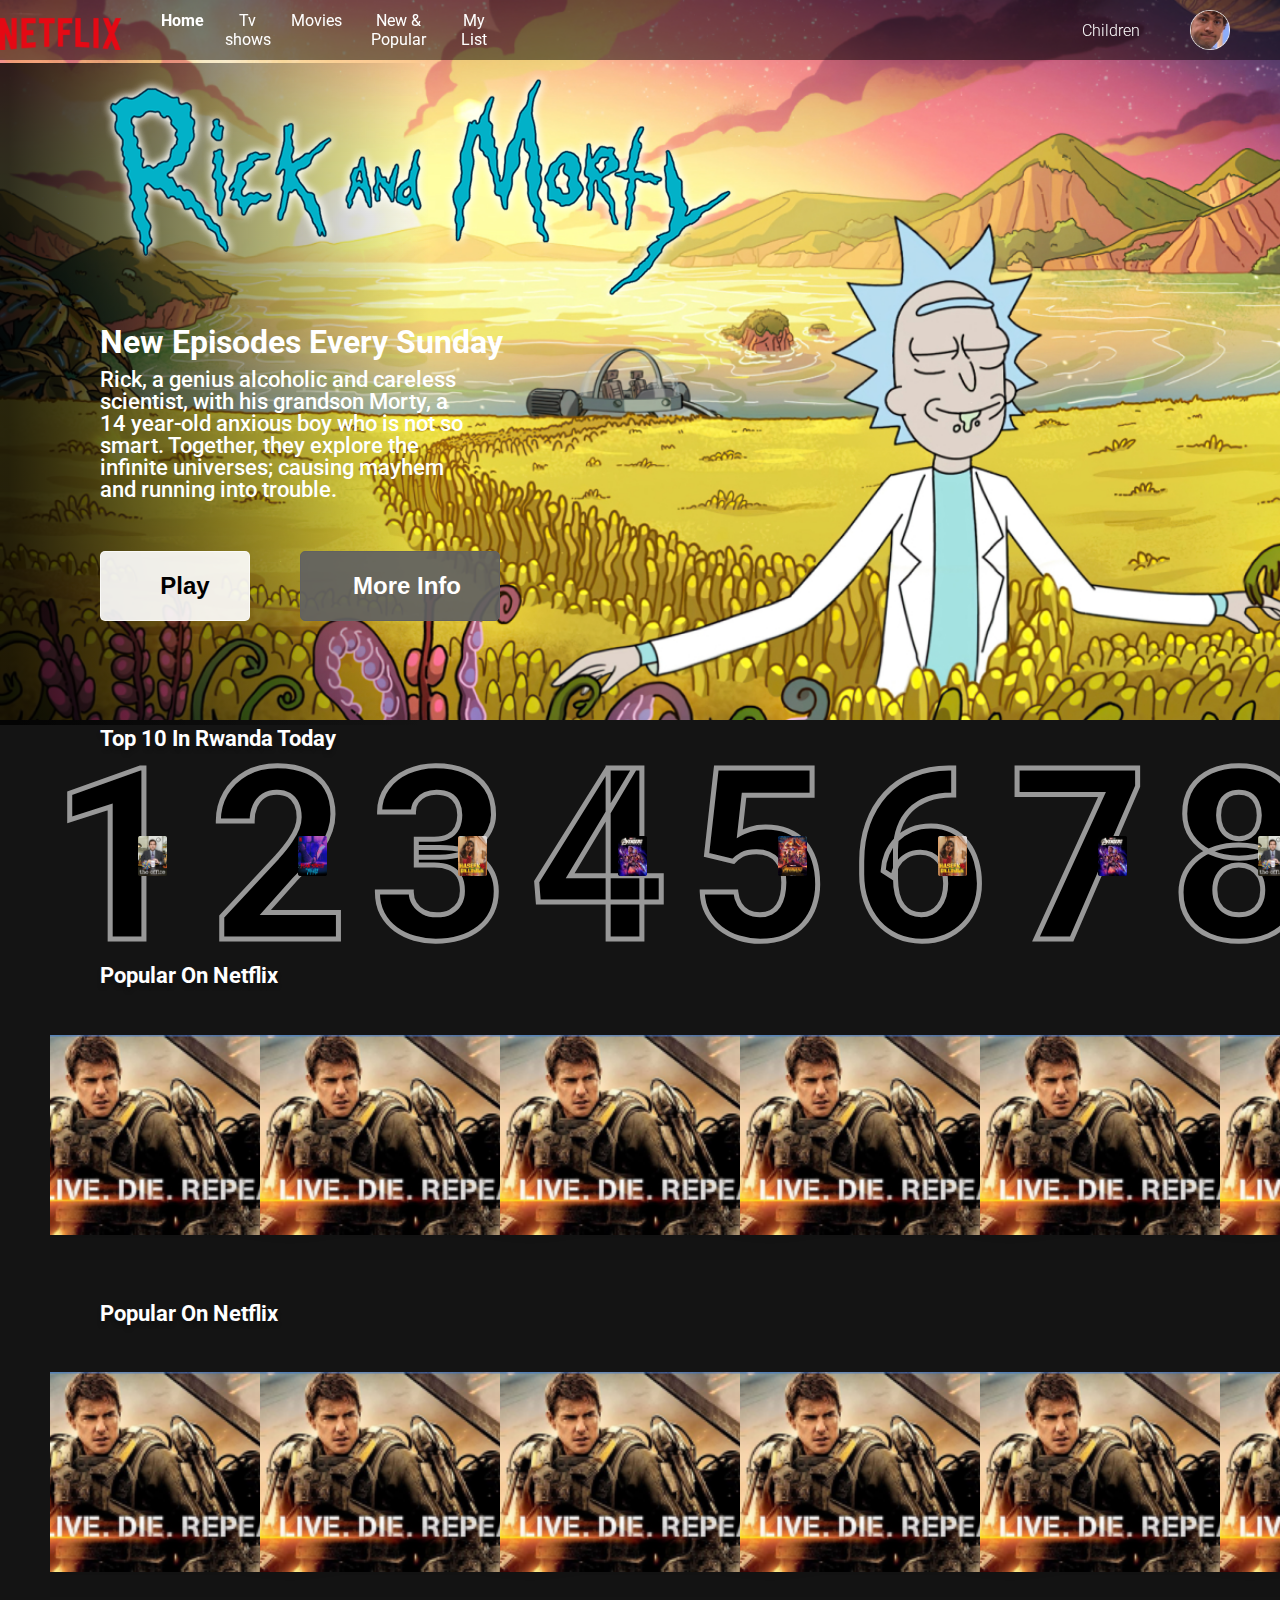
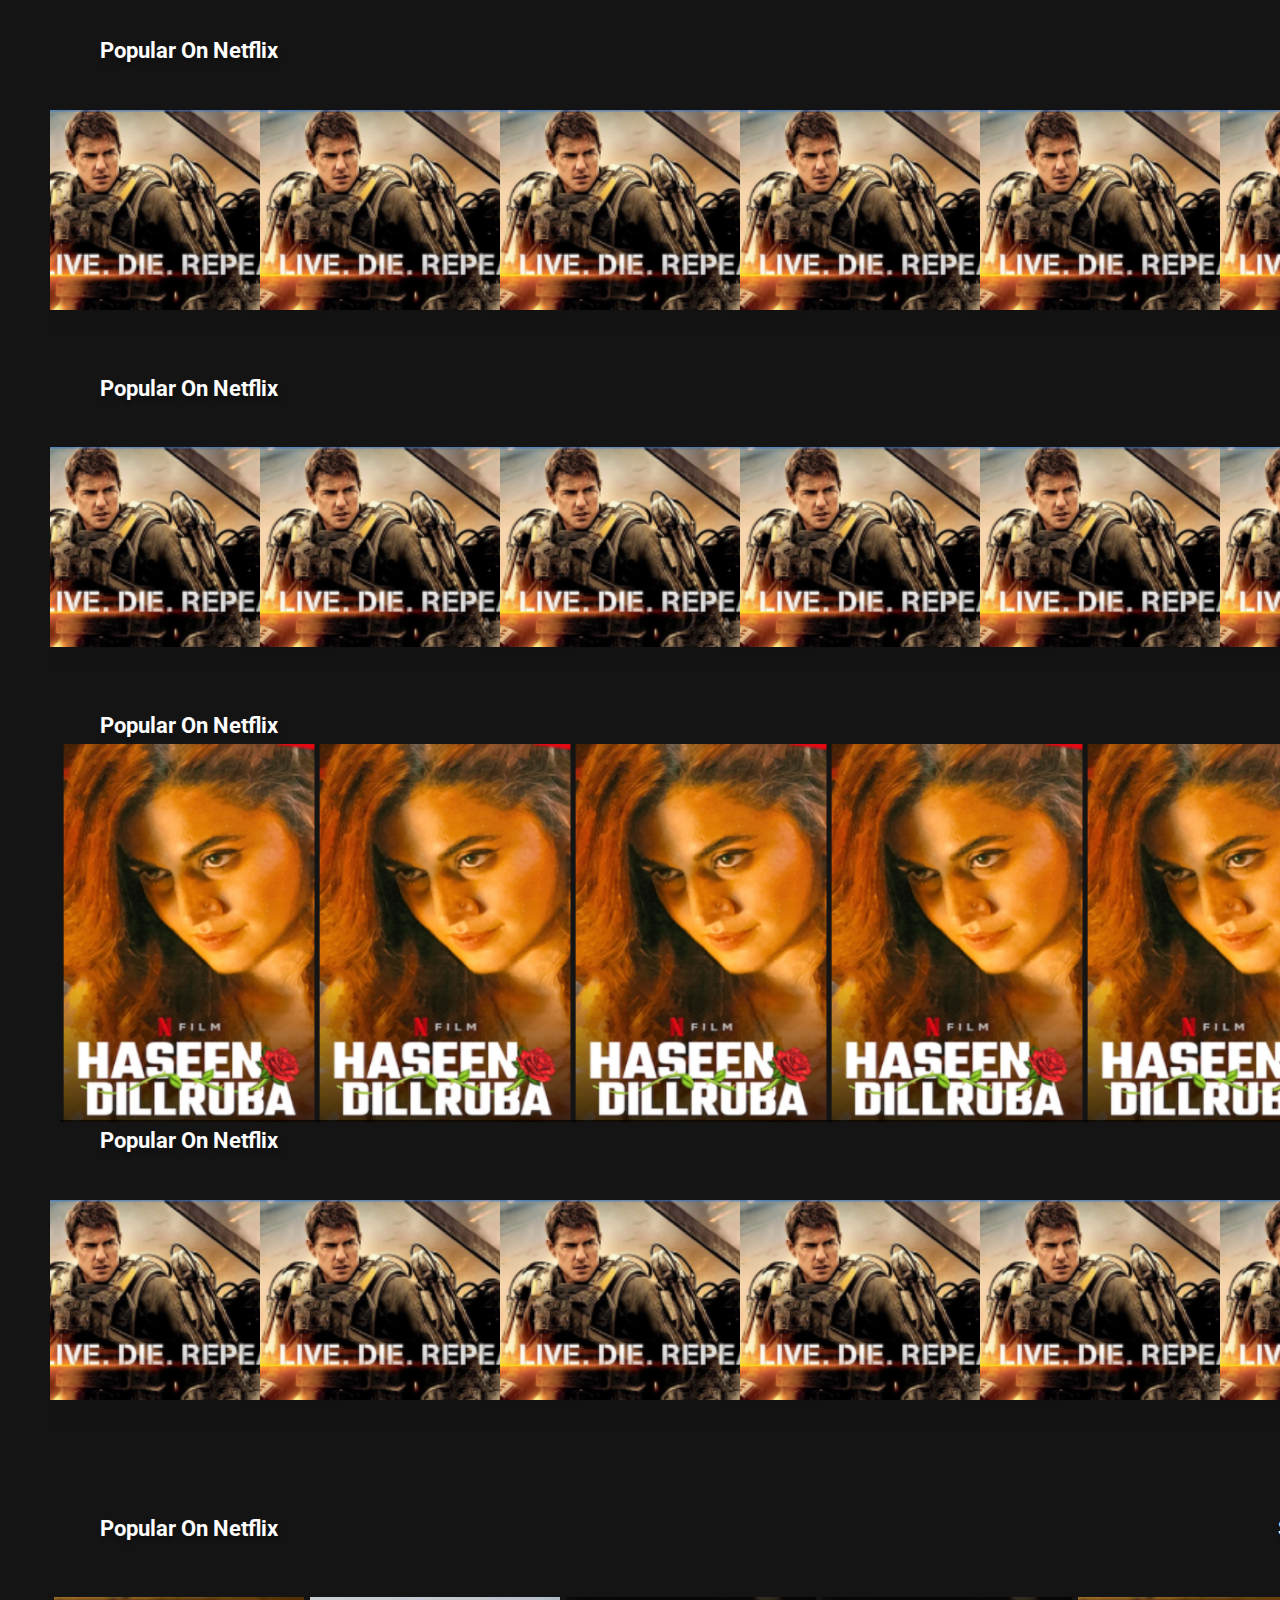
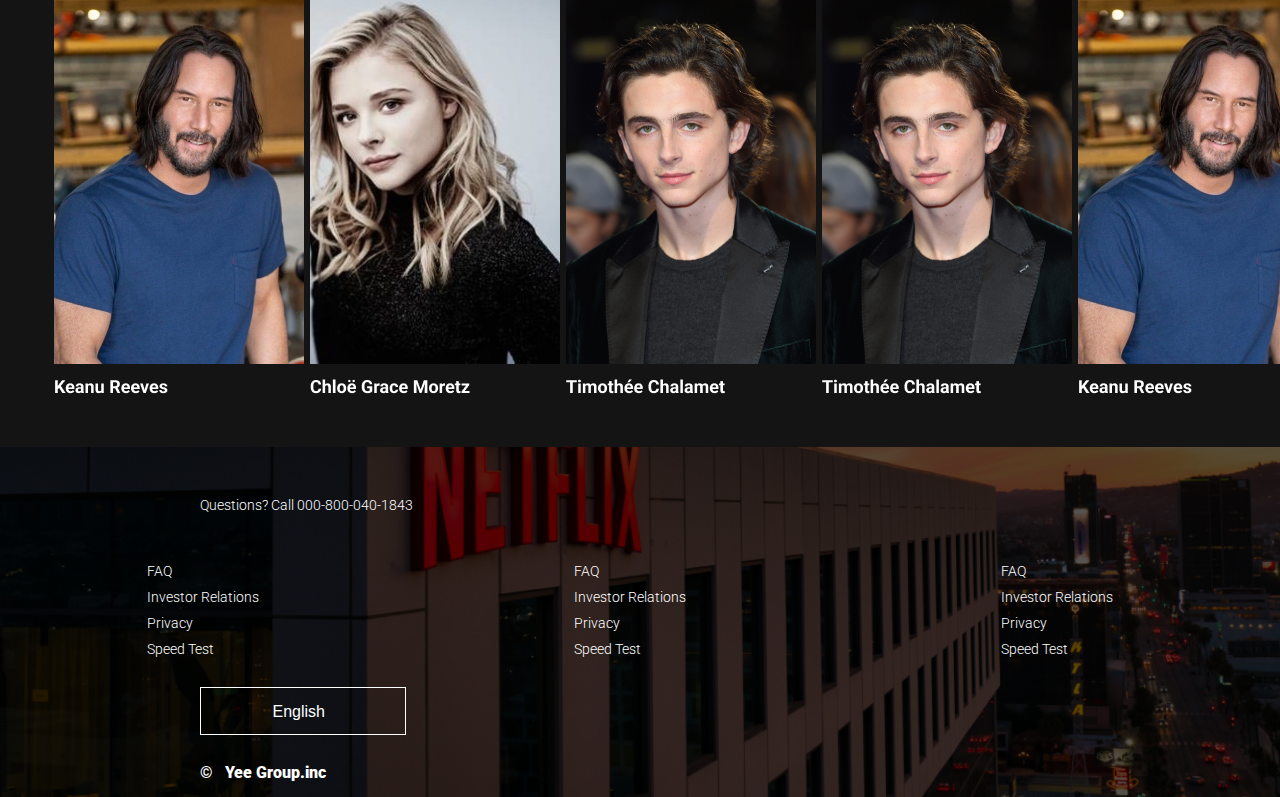
==== commit 69e788f7: "v3" ====
--- a/html/index.html
+++ b/html/index.html
@@ -63,7 +63,7 @@
                 <h3>Top 10 In Rwanda Today</h3>
                 <div class="swiper mySwiper">
                     <div class="swiper-wrapper">
-                      <div class="card swiper-slide">
+                      <div class="card1  swiper-slide">
                         <div class="number">
                             <h1>1</h1>
                         </div>
@@ -73,7 +73,7 @@
                         </div>
 
                       </div>
-                      <div class=" card swiper-slide">
+                      <div class=" card1  swiper-slide">
                         <div class="number">
                             <h1>2</h1>
                         </div>
@@ -83,7 +83,7 @@
                         </div>
 
                       </div>
-                      <div class=" card swiper-slide">
+                      <div class=" card1  swiper-slide">
                         <div class="number">
                             <h1>3</h1>
                         </div>
@@ -93,7 +93,7 @@
                         </div>
 
                       </div>
-                      <div class=" card swiper-slide">
+                      <div class=" card1  swiper-slide">
                         <div class="number">
                             <h1>4</h1>
                         </div>
@@ -103,7 +103,7 @@
                         </div>
 
                       </div>
-                      <div class=" card swiper-slide">
+                      <div class=" card1  swiper-slide">
                         <div class="number">
                             <h1>5</h1>
                         </div>
@@ -113,7 +113,7 @@
                         </div>
 
                       </div>
-                      <div class=" card swiper-slide">
+                      <div class=" card1  swiper-slide">
                         <div class="number">
                             <h1>6</h1>
                         </div>
@@ -123,7 +123,7 @@
                         </div>
 
                       </div>
-                      <div class=" card swiper-slide">
+                      <div class=" card1  swiper-slide">
                         <div class="number">
                             <h1>7</h1>
                         </div>
@@ -133,7 +133,7 @@
                         </div>
 
                       </div>
-                      <div class=" card swiper-slide">
+                      <div class=" card1  swiper-slide">
                         <div class="number">
                             <h1>8</h1>
                         </div>
@@ -143,7 +143,7 @@
                         </div>
 
                       </div>
-                      <div class=" card swiper-slide">
+                      <div class=" card1  swiper-slide">
                         <div class="number">
                             <h1>9</h1>
                         </div>
@@ -159,311 +159,1211 @@
                     <div class="swiper-pagination"></div>
                   </div>
             </div>
-            <div class="slide1">
+            <div class="slide1 bigger">
                 <h3>Popular On Netflix</h3>
                 <div class="swiper mySwiper">
                     <div class="swiper-wrapper">
-                      <div class="card swiper-slide">
-
+
+                      <div class="card swiper-slide ">
+
+                        <div class="slide2 slide3">
+            
+                            <div class="content">
+            
+                              <div class="img1">
+                                <img src="../images/movie.png  " alt="" srcset="">
+    
+                            </div>
+            
+                            </div>
+            
+                        </div>
+            
+                        <div class="slide2 slide4">
+            
+                            <div class="content">
+                              <i class="fa-solid fa-play fa-2x"></i>
+                              <i class="fa-solid fa-plus fa-2x"></i>
+                              
+                              <i class="fa-solid fa-heart fa-2x"></i>
+                              <i class="fa-solid fa-xmark fa-2x"></i>
+            
+                            </div>
+            
+                        </div>
+            
+                    </div>
+                    <div class="card swiper-slide ">
+
+                      <div class="slide2 slide3">
+          
+                          <div class="content">
+          
+                            <div class="img1">
+                              <img src="../images/movie.png  " alt="" srcset="">
+  
+                          </div>
+          
+                          </div>
+          
+                      </div>
+          
+                      <div class="slide2 slide4">
+          
+                          <div class="content">
+                            <i class="fa-solid fa-play fa-2x"></i>
+                            <i class="fa-solid fa-plus fa-2x"></i>
+                            
+                            <i class="fa-solid fa-heart fa-2x"></i>
+                            <i class="fa-solid fa-xmark fa-2x"></i>
+          
+                          </div>
+          
+                      </div>
+          
+                  </div>
+
+                  <div class="card swiper-slide ">
+
+                    <div class="slide2 slide3">
+        
+                        <div class="content">
+        
+                          <div class="img1">
+                            <img src="../images/movie.png  " alt="" srcset="">
+
+                        </div>
+        
+                        </div>
+        
+                    </div>
+        
+                    <div class="slide2 slide4">
+        
+                        <div class="content">
+                          <i class="fa-solid fa-play fa-2x"></i>
+                          <i class="fa-solid fa-plus fa-2x"></i>
+                          
+                          <i class="fa-solid fa-heart fa-2x"></i>
+                          <i class="fa-solid fa-xmark fa-2x"></i>
+        
+                        </div>
+        
+                    </div>
+        
+                </div>
+                <div class="card swiper-slide ">
+
+                  <div class="slide2 slide3">
+      
+                      <div class="content">
+      
                         <div class="img1">
-                            <img src="../images/movie.png  " alt="" srcset="">
-
-                        </div>
+                          <img src="../images/movie.png  " alt="" srcset="">
 
                       </div>
-                      <div class=" card swiper-slide">
-
-                        <div class="img1">
-                            <img src="../images/Rectangle 41.png  " alt="" srcset="">
-
-                        </div>
-
+      
                       </div>
-                      <div class=" card swiper-slide">
-
-                        <div class="img1">
-                            <img src="../images/Rectangle 42.png " alt="" srcset="">
-
-                        </div>
-
+      
+                  </div>
+      
+                  <div class="slide2 slide4">
+      
+                      <div class="content">
+                        <i class="fa-solid fa-play fa-2x"></i>
+                        <i class="fa-solid fa-plus fa-2x"></i>
+                        
+                        <i class="fa-solid fa-heart fa-2x"></i>
+                        <i class="fa-solid fa-xmark fa-2x"></i>
+      
                       </div>
-                      <div class=" card swiper-slide">
-                        <div class="img1">
-                            <img src="../images/Rectangle 43.png  " alt="" srcset="">
-
-                       </div>
-
-                      </div>
-                      <div class=" card swiper-slide">
-                        <div class="img1">
-                            <img src="../images/Rectangle 66.png  " alt="" srcset="">
-
-                       </div>
-
-                      </div>
-                      <div class=" card swiper-slide">
-                        <div class="img1">
-                            <img src="../images/Rectangle 67.png  " alt="" srcset="">
-
-                       </div>
-
-                      </div>
-                      <div class=" card swiper-slide">
-                        <div class="img1">
-                            <img src="../images/Rectangle 71.png  " alt="" srcset="">
-
-                       </div>
-
-                      </div>
-                      <div class=" card swiper-slide">
-                        <div class="img1">
-                            <img src="../images/Rectangle 72.png " alt="" srcset="">
-
-                       </div>
-
-                      </div>
-                      <div class=" card swiper-slide">  
-                        <div class="img1">
-                            <img src="../images/movie.png  " alt="" srcset="">
-
-                       </div>
-
-                      </div>
+      
+                  </div>
+      
+              </div>
+              <div class="card swiper-slide ">
+
+                <div class="slide2 slide3">
+    
+                    <div class="content">
+    
+                      <div class="img1">
+                        <img src="../images/movie.png  " alt="" srcset="">
+
+                    </div>
+    
+                    </div>
+    
+                </div>
+    
+                <div class="slide2 slide4">
+    
+                    <div class="content">
+                      <i class="fa-solid fa-play fa-2x"></i>
+                      <i class="fa-solid fa-plus fa-2x"></i>
+                      
+                      <i class="fa-solid fa-heart fa-2x"></i>
+                      <i class="fa-solid fa-xmark fa-2x"></i>
+    
+                    </div>
+    
+                </div>
+    
+            </div>
+            <div class="card swiper-slide ">
+
+              <div class="slide2 slide3">
+  
+                  <div class="content">
+  
+                    <div class="img1">
+                      <img src="../images/movie.png  " alt="" srcset="">
+
+                  </div>
+  
+                  </div>
+  
+              </div>
+  
+              <div class="slide2 slide4">
+  
+                  <div class="content">
+                    <i class="fa-solid fa-play fa-2x"></i>
+                    <i class="fa-solid fa-plus fa-2x"></i>
+                    
+                    <i class="fa-solid fa-heart fa-2x"></i>
+                    <i class="fa-solid fa-xmark fa-2x"></i>
+  
+                  </div>
+  
+              </div>
+  
+          </div>
+          <div class="card swiper-slide ">
+
+            <div class="slide2 slide3">
+
+                <div class="content">
+
+                  <div class="img1">
+                    <img src="../images/movie.png  " alt="" srcset="">
+
+                </div>
+
+                </div>
+
+            </div>
+
+            <div class="slide2 slide4">
+
+                <div class="content">
+                  <i class="fa-solid fa-play fa-2x"></i>
+                  <i class="fa-solid fa-plus fa-2x"></i>
+                  
+                  <i class="fa-solid fa-heart fa-2x"></i>
+                  <i class="fa-solid fa-xmark fa-2x"></i>
+
+                </div>
+
+            </div>
+
+        </div>
+        <div class="card swiper-slide ">
+
+          <div class="slide2 slide3">
+
+              <div class="content">
+
+                <div class="img1">
+                  <img src="../images/Rectangle 42.png " alt="" srcset="">
+
+              </div>
+
+              </div>
+
+          </div>
+
+          <div class="slide2 slide4">
+
+            <div class="content">
+              <i class="fa-solid fa-play fa-2x"></i>
+              <i class="fa-solid fa-plus fa-2x"></i>
+              
+              <i class="fa-solid fa-heart fa-2x"></i>
+              <i class="fa-solid fa-xmark fa-2x"></i>
+              
+              </div>
+
+          </div>
+
+      </div>                      <div class="card swiper-slide ">
+
+        <div class="slide2 slide3">
+
+            <div class="content">
+
+              <div class="img1">
+                <img src="../images/movie.png  " alt="" srcset="">
+
+            </div>
+
+            </div>
+
+        </div>
+
+        <div class="slide2 slide4">
+
+            <div class="content">
+              <i class="fa-solid fa-play fa-2x"></i>
+              <i class="fa-solid fa-plus fa-2x"></i>
+              
+              <i class="fa-solid fa-heart fa-2x"></i>
+              <i class="fa-solid fa-xmark fa-2x"></i>
+
+            </div>
+
+        </div>
+
+    </div>
+    <div class="card swiper-slide ">
+
+      <div class="slide2 slide3">
+
+          <div class="content">
+
+            <div class="img1">
+              <img src="../images/movie.png  " alt="" srcset="">
+
+          </div>
+
+          </div>
+
+      </div>
+
+      <div class="slide2 slide4">
+
+          <div class="content">
+            <i class="fa-solid fa-play fa-2x"></i>
+            <i class="fa-solid fa-plus fa-2x"></i>
+            
+            <i class="fa-solid fa-heart fa-2x"></i>
+            <i class="fa-solid fa-xmark fa-2x"></i>
+
+          </div>
+
+      </div>
+
+  </div>
                     </div>
                     <div class="swiper-button-next"></div>
                     <div class="swiper-button-prev"></div>
-                    <div class="swiper-pagination"></iv>
+                    <div class="swiper-pagination"></d iv>
                   </div>
             </div>
         </div>
-        <div class="slide1">
+        <div class="slide1 bigger">
           <h3>Popular On Netflix</h3>
           <div class="swiper mySwiper">
               <div class="swiper-wrapper">
-                <div class="card swiper-slide">
+
+                <div class="card swiper-slide ">
+
+                  <div class="slide2 slide3">
+      
+                      <div class="content">
+      
+                        <div class="img1">
+                          <img src="../images/movie.png  " alt="" srcset="">
+
+                      </div>
+      
+                      </div>
+      
+                  </div>
+      
+                  <div class="slide2 slide4">
+      
+                      <div class="content">
+                        <i class="fa-solid fa-play fa-2x"></i>
+                        <i class="fa-solid fa-plus fa-2x"></i>
+                        
+                        <i class="fa-solid fa-heart fa-2x"></i>
+                        <i class="fa-solid fa-xmark fa-2x"></i>
+      
+                      </div>
+      
+                  </div>
+      
+              </div>
+              <div class="card swiper-slide ">
+
+                <div class="slide2 slide3">
+    
+                    <div class="content">
+    
+                      <div class="img1">
+                        <img src="../images/movie.png  " alt="" srcset="">
+
+                    </div>
+    
+                    </div>
+    
+                </div>
+    
+                <div class="slide2 slide4">
+    
+                    <div class="content">
+                      <i class="fa-solid fa-play fa-2x"></i>
+                      <i class="fa-solid fa-plus fa-2x"></i>
+                      
+                      <i class="fa-solid fa-heart fa-2x"></i>
+                      <i class="fa-solid fa-xmark fa-2x"></i>
+    
+                    </div>
+    
+                </div>
+    
+            </div>
+
+            <div class="card swiper-slide ">
+
+              <div class="slide2 slide3">
+  
+                  <div class="content">
+  
+                    <div class="img1">
+                      <img src="../images/movie.png  " alt="" srcset="">
+
+                  </div>
+  
+                  </div>
+  
+              </div>
+  
+              <div class="slide2 slide4">
+  
+                  <div class="content">
+                    <i class="fa-solid fa-play fa-2x"></i>
+                    <i class="fa-solid fa-plus fa-2x"></i>
+                    
+                    <i class="fa-solid fa-heart fa-2x"></i>
+                    <i class="fa-solid fa-xmark fa-2x"></i>
+  
+                  </div>
+  
+              </div>
+  
+          </div>
+          <div class="card swiper-slide ">
+
+            <div class="slide2 slide3">
+
+                <div class="content">
 
                   <div class="img1">
-                      <img src="../images/Rectangle 69.png  " alt="" srcset="">
-
-                  </div>
+                    <img src="../images/movie.png  " alt="" srcset="">
 
                 </div>
-                <div class=" card swiper-slide">
-
-                  <div class="img1">
-                      <img src="../images/Rectangle 70.png  " alt="" srcset="">
-
-                  </div>
 
                 </div>
-                <div class=" card swiper-slide">
-
-                  <div class="img1">
-                      <img src="../images/Rectangle 71.png  " alt="" srcset="">
-
-                  </div>
+
+            </div>
+
+            <div class="slide2 slide4">
+
+                <div class="content">
+                  <i class="fa-solid fa-play fa-2x"></i>
+                  <i class="fa-solid fa-plus fa-2x"></i>
+                  
+                  <i class="fa-solid fa-heart fa-2x"></i>
+                  <i class="fa-solid fa-xmark fa-2x"></i>
 
                 </div>
-                <div class=" card swiper-slide">
-                  <div class="img1">
-                      <img src="../images/Rectangle 72.png " alt="" srcset="">
-
-                 </div>
-
-                </div>
-                <div class=" card swiper-slide">
-                  <div class="img1">
-                      <img src="../images/Rectangle 73.png " alt="" srcset="">
-
-                 </div>
-
-                </div>
-                <div class=" card swiper-slide">
-                  <div class="img1">
-                      <img src="../images/Rectangle 74.png" alt="" srcset="">
-
-                 </div>
-
-                </div>
-                <div class=" card swiper-slide">
-                  <div class="img1">
-                      <img src="../images/Rectangle 75.png " alt="" srcset="">
-
-                 </div>
-
-                </div>
-                <div class=" card swiper-slide">
-                  <div class="img1">
-                      <img src="../images/Rectangle 76.png  " alt="" srcset="">
-
-                 </div>
-
-                </div>
-                <div class=" card swiper-slide">  
-                  <div class="img1">
-                      <img src="../images/Rectangle 77.png  " alt="" srcset="">
-
-                 </div>
-
-                </div>
+
+            </div>
+
+        </div>
+        <div class="card swiper-slide ">
+
+          <div class="slide2 slide3">
+
+              <div class="content">
+
+                <div class="img1">
+                  <img src="../images/movie.png  " alt="" srcset="">
+
+              </div>
+
+              </div>
+
+          </div>
+
+          <div class="slide2 slide4">
+
+              <div class="content">
+                <i class="fa-solid fa-play fa-2x"></i>
+                <i class="fa-solid fa-plus fa-2x"></i>
+                
+                <i class="fa-solid fa-heart fa-2x"></i>
+                <i class="fa-solid fa-xmark fa-2x"></i>
+
+              </div>
+
+          </div>
+
+      </div>
+      <div class="card swiper-slide ">
+
+        <div class="slide2 slide3">
+
+            <div class="content">
+
+              <div class="img1">
+                <img src="../images/movie.png  " alt="" srcset="">
+
+            </div>
+
+            </div>
+
+        </div>
+
+        <div class="slide2 slide4">
+
+            <div class="content">
+              <i class="fa-solid fa-play fa-2x"></i>
+              <i class="fa-solid fa-plus fa-2x"></i>
+              
+              <i class="fa-solid fa-heart fa-2x"></i>
+              <i class="fa-solid fa-xmark fa-2x"></i>
+
+            </div>
+
+        </div>
+
+    </div>
+    <div class="card swiper-slide ">
+
+      <div class="slide2 slide3">
+
+          <div class="content">
+
+            <div class="img1">
+              <img src="../images/movie.png  " alt="" srcset="">
+
+          </div>
+
+          </div>
+
+      </div>
+
+      <div class="slide2 slide4">
+
+          <div class="content">
+            <i class="fa-solid fa-play fa-2x"></i>
+            <i class="fa-solid fa-plus fa-2x"></i>
+            
+            <i class="fa-solid fa-heart fa-2x"></i>
+            <i class="fa-solid fa-xmark fa-2x"></i>
+
+          </div>
+
+      </div>
+
+  </div>
+  <div class="card swiper-slide ">
+
+    <div class="slide2 slide3">
+
+        <div class="content">
+
+          <div class="img1">
+            <img src="../images/Rectangle 42.png " alt="" srcset="">
+
+        </div>
+
+        </div>
+
+    </div>
+
+    <div class="slide2 slide4">
+
+      <div class="content">
+        <i class="fa-solid fa-play fa-2x"></i>
+        <i class="fa-solid fa-plus fa-2x"></i>
+        
+        <i class="fa-solid fa-heart fa-2x"></i>
+        <i class="fa-solid fa-xmark fa-2x"></i>
+        
+        </div>
+
+    </div>
+
+</div>                      <div class="card swiper-slide ">
+
+  <div class="slide2 slide3">
+
+      <div class="content">
+
+        <div class="img1">
+          <img src="../images/movie.png  " alt="" srcset="">
+
+      </div>
+
+      </div>
+
+  </div>
+
+  <div class="slide2 slide4">
+
+      <div class="content">
+        <i class="fa-solid fa-play fa-2x"></i>
+        <i class="fa-solid fa-plus fa-2x"></i>
+        
+        <i class="fa-solid fa-heart fa-2x"></i>
+        <i class="fa-solid fa-xmark fa-2x"></i>
+
+      </div>
+
+  </div>
+
+</div>
+<div class="card swiper-slide ">
+
+<div class="slide2 slide3">
+
+    <div class="content">
+
+      <div class="img1">
+        <img src="../images/movie.png  " alt="" srcset="">
+
+    </div>
+
+    </div>
+
+</div>
+
+<div class="slide2 slide4">
+
+    <div class="content">
+      <i class="fa-solid fa-play fa-2x"></i>
+      <i class="fa-solid fa-plus fa-2x"></i>
+      
+      <i class="fa-solid fa-heart fa-2x"></i>
+      <i class="fa-solid fa-xmark fa-2x"></i>
+
+    </div>
+
+</div>
+
+</div>
               </div>
               <div class="swiper-button-next"></div>
               <div class="swiper-button-prev"></div>
-              <div class="swiper-pagination"></iv>
-            </div>
-      </div>
-  </div>
-  <div class="slide1">
+              <div class="swiper-pagination"></d iv>
+            </div>
+      </div>
+  </div>
+  <div class="slide1 bigger">
     <h3>Popular On Netflix</h3>
     <div class="swiper mySwiper">
         <div class="swiper-wrapper">
-          <div class="card swiper-slide">
+
+          <div class="card swiper-slide ">
+
+            <div class="slide2 slide3">
+
+                <div class="content">
+
+                  <div class="img1">
+                    <img src="../images/movie.png  " alt="" srcset="">
+
+                </div>
+
+                </div>
+
+            </div>
+
+            <div class="slide2 slide4">
+
+                <div class="content">
+                  <i class="fa-solid fa-play fa-2x"></i>
+                  <i class="fa-solid fa-plus fa-2x"></i>
+                  
+                  <i class="fa-solid fa-heart fa-2x"></i>
+                  <i class="fa-solid fa-xmark fa-2x"></i>
+
+                </div>
+
+            </div>
+
+        </div>
+        <div class="card swiper-slide ">
+
+          <div class="slide2 slide3">
+
+              <div class="content">
+
+                <div class="img1">
+                  <img src="../images/movie.png  " alt="" srcset="">
+
+              </div>
+
+              </div>
+
+          </div>
+
+          <div class="slide2 slide4">
+
+              <div class="content">
+                <i class="fa-solid fa-play fa-2x"></i>
+                <i class="fa-solid fa-plus fa-2x"></i>
+                
+                <i class="fa-solid fa-heart fa-2x"></i>
+                <i class="fa-solid fa-xmark fa-2x"></i>
+
+              </div>
+
+          </div>
+
+      </div>
+
+      <div class="card swiper-slide ">
+
+        <div class="slide2 slide3">
+
+            <div class="content">
+
+              <div class="img1">
+                <img src="../images/movie.png  " alt="" srcset="">
+
+            </div>
+
+            </div>
+
+        </div>
+
+        <div class="slide2 slide4">
+
+            <div class="content">
+              <i class="fa-solid fa-play fa-2x"></i>
+              <i class="fa-solid fa-plus fa-2x"></i>
+              
+              <i class="fa-solid fa-heart fa-2x"></i>
+              <i class="fa-solid fa-xmark fa-2x"></i>
+
+            </div>
+
+        </div>
+
+    </div>
+    <div class="card swiper-slide ">
+
+      <div class="slide2 slide3">
+
+          <div class="content">
 
             <div class="img1">
-                <img src="../images/Rectangle 75.png  " alt="" srcset="">
-
-            </div>
-
-          </div>
-          <div class=" card swiper-slide">
-
-            <div class="img1">
-                <img src="../images/Rectangle 76.png  " alt="" srcset="">
-
-            </div>
-
-          </div>
-          <div class=" card swiper-slide">
-
-            <div class="img1">
-                <img src="../images/Rectangle 77.png " alt="" srcset="">
-
-            </div>
-
-          </div>
-          <div class=" card swiper-slide">
-            <div class="img1">
-                <img src="../images/Rectangle 78.png" alt="" srcset="">
-
-           </div>
-
-          </div>
-          <div class=" card swiper-slide">
-            <div class="img1">
-                <img src="../images/Rectangle 79.png " alt="" srcset="">
-
-           </div>
-
-          </div>
-          <div class=" card swiper-slide">
-            <div class="img1">
-                <img src="../images/Rectangle 80.png " alt="" srcset="">
-
-           </div>
-
-          </div>
-          <div class=" card swiper-slide">
-            <div class="img1">
-                <img src="../images/Rectangle 77.png  " alt="" srcset="">
-
-           </div>
-
-          </div>
-          <div class=" card swiper-slide">
-            <div class="img1">
-                <img src="../images/movie.png  " alt="" srcset="">
-
-           </div>
-
-          </div>
-          <div class=" card swiper-slide">  
-            <div class="img1">
-                <img src="../images/Rectangle 80.png  " alt="" srcset="">
-
-           </div>
-
-          </div>
+              <img src="../images/movie.png  " alt="" srcset="">
+
+          </div>
+
+          </div>
+
+      </div>
+
+      <div class="slide2 slide4">
+
+          <div class="content">
+            <i class="fa-solid fa-play fa-2x"></i>
+            <i class="fa-solid fa-plus fa-2x"></i>
+            
+            <i class="fa-solid fa-heart fa-2x"></i>
+            <i class="fa-solid fa-xmark fa-2x"></i>
+
+          </div>
+
+      </div>
+
+  </div>
+  <div class="card swiper-slide ">
+
+    <div class="slide2 slide3">
+
+        <div class="content">
+
+          <div class="img1">
+            <img src="../images/movie.png  " alt="" srcset="">
+
+        </div>
+
+        </div>
+
+    </div>
+
+    <div class="slide2 slide4">
+
+        <div class="content">
+          <i class="fa-solid fa-play fa-2x"></i>
+          <i class="fa-solid fa-plus fa-2x"></i>
+          
+          <i class="fa-solid fa-heart fa-2x"></i>
+          <i class="fa-solid fa-xmark fa-2x"></i>
+
+        </div>
+
+    </div>
+
+</div>
+<div class="card swiper-slide ">
+
+  <div class="slide2 slide3">
+
+      <div class="content">
+
+        <div class="img1">
+          <img src="../images/movie.png  " alt="" srcset="">
+
+      </div>
+
+      </div>
+
+  </div>
+
+  <div class="slide2 slide4">
+
+      <div class="content">
+        <i class="fa-solid fa-play fa-2x"></i>
+        <i class="fa-solid fa-plus fa-2x"></i>
+        
+        <i class="fa-solid fa-heart fa-2x"></i>
+        <i class="fa-solid fa-xmark fa-2x"></i>
+
+      </div>
+
+  </div>
+
+</div>
+<div class="card swiper-slide ">
+
+<div class="slide2 slide3">
+
+    <div class="content">
+
+      <div class="img1">
+        <img src="../images/movie.png  " alt="" srcset="">
+
+    </div>
+
+    </div>
+
+</div>
+
+<div class="slide2 slide4">
+
+    <div class="content">
+      <i class="fa-solid fa-play fa-2x"></i>
+      <i class="fa-solid fa-plus fa-2x"></i>
+      
+      <i class="fa-solid fa-heart fa-2x"></i>
+      <i class="fa-solid fa-xmark fa-2x"></i>
+
+    </div>
+
+</div>
+
+</div>
+<div class="card swiper-slide ">
+
+<div class="slide2 slide3">
+
+  <div class="content">
+
+    <div class="img1">
+      <img src="../images/Rectangle 42.png " alt="" srcset="">
+
+  </div>
+
+  </div>
+
+</div>
+
+<div class="slide2 slide4">
+
+  <div class="content">
+    <i class="fa-solid fa-play fa-2x"></i>
+    <i class="fa-solid fa-plus fa-2x"></i>
+    
+    <i class="fa-solid fa-heart fa-2x"></i>
+    <i class="fa-solid fa-xmark fa-2x"></i>
+    
+    </div>
+
+</div>
+
+</div>                      <div class="card swiper-slide ">
+
+<div class="slide2 slide3">
+
+<div class="content">
+
+  <div class="img1">
+    <img src="../images/movie.png  " alt="" srcset="">
+
+</div>
+
+</div>
+
+</div>
+
+<div class="slide2 slide4">
+
+<div class="content">
+  <i class="fa-solid fa-play fa-2x"></i>
+  <i class="fa-solid fa-plus fa-2x"></i>
+  
+  <i class="fa-solid fa-heart fa-2x"></i>
+  <i class="fa-solid fa-xmark fa-2x"></i>
+
+</div>
+
+</div>
+
+</div>
+<div class="card swiper-slide ">
+
+<div class="slide2 slide3">
+
+<div class="content">
+
+<div class="img1">
+  <img src="../images/movie.png  " alt="" srcset="">
+
+</div>
+
+</div>
+
+</div>
+
+<div class="slide2 slide4">
+
+<div class="content">
+<i class="fa-solid fa-play fa-2x"></i>
+<i class="fa-solid fa-plus fa-2x"></i>
+
+<i class="fa-solid fa-heart fa-2x"></i>
+<i class="fa-solid fa-xmark fa-2x"></i>
+
+</div>
+
+</div>
+
+</div>
         </div>
         <div class="swiper-button-next"></div>
         <div class="swiper-button-prev"></div>
-        <div class="swiper-pagination"></iv>
-      </div>
-</div>
-</div>
-<div class="slide1">
+        <div class="swiper-pagination"></d iv>
+      </div>
+</div>
+</div>
+<div class="slide1 bigger">
   <h3>Popular On Netflix</h3>
   <div class="swiper mySwiper">
       <div class="swiper-wrapper">
-        <div class="card swiper-slide">
+
+        <div class="card swiper-slide ">
+
+          <div class="slide2 slide3">
+
+              <div class="content">
+
+                <div class="img1">
+                  <img src="../images/movie.png  " alt="" srcset="">
+
+              </div>
+
+              </div>
+
+          </div>
+
+          <div class="slide2 slide4">
+
+              <div class="content">
+                <i class="fa-solid fa-play fa-2x"></i>
+                <i class="fa-solid fa-plus fa-2x"></i>
+                
+                <i class="fa-solid fa-heart fa-2x"></i>
+                <i class="fa-solid fa-xmark fa-2x"></i>
+
+              </div>
+
+          </div>
+
+      </div>
+      <div class="card swiper-slide ">
+
+        <div class="slide2 slide3">
+
+            <div class="content">
+
+              <div class="img1">
+                <img src="../images/movie.png  " alt="" srcset="">
+
+            </div>
+
+            </div>
+
+        </div>
+
+        <div class="slide2 slide4">
+
+            <div class="content">
+              <i class="fa-solid fa-play fa-2x"></i>
+              <i class="fa-solid fa-plus fa-2x"></i>
+              
+              <i class="fa-solid fa-heart fa-2x"></i>
+              <i class="fa-solid fa-xmark fa-2x"></i>
+
+            </div>
+
+        </div>
+
+    </div>
+
+    <div class="card swiper-slide ">
+
+      <div class="slide2 slide3">
+
+          <div class="content">
+
+            <div class="img1">
+              <img src="../images/movie.png  " alt="" srcset="">
+
+          </div>
+
+          </div>
+
+      </div>
+
+      <div class="slide2 slide4">
+
+          <div class="content">
+            <i class="fa-solid fa-play fa-2x"></i>
+            <i class="fa-solid fa-plus fa-2x"></i>
+            
+            <i class="fa-solid fa-heart fa-2x"></i>
+            <i class="fa-solid fa-xmark fa-2x"></i>
+
+          </div>
+
+      </div>
+
+  </div>
+  <div class="card swiper-slide ">
+
+    <div class="slide2 slide3">
+
+        <div class="content">
 
           <div class="img1">
-              <img src="../images/Rectangle 83.png  " alt="" srcset="">
-
-          </div>
-
-        </div>
-        <div class=" card swiper-slide">
-
-          <div class="img1">
-              <img src="../images/Rectangle 82.png  " alt="" srcset="">
-
-          </div>
-
-        </div>
-        <div class=" card swiper-slide">
-
-          <div class="img1">
-              <img src="../images/Rectangle 42.png  " alt="" srcset="">
-
-          </div>
-
-        </div>
-        <div class=" card swiper-slide">
-          <div class="img1">
-              <img src="../images/Rectangle 69.png  " alt="" srcset="">
-
-         </div>
-
-        </div>
-        <div class=" card swiper-slide">
-          <div class="img1">
-              <img src="../images/Rectangle 73.png " alt="" srcset="">
-
-         </div>
-
-        </div>
-        <div class=" card swiper-slide">
-          <div class="img1">
-              <img src="../images/Rectangle 78.png  " alt="" srcset="">
-
-         </div>
-
-        </div>
-        <div class=" card swiper-slide">
-          <div class="img1">
-              <img src="../images/Rectangle 43.png  " alt="" srcset="">
-
-         </div>
-
-        </div>
-        <div class=" card swiper-slide">
-          <div class="img1">
-              <img src="../images/Rectangle 67.png  " alt="" srcset="">
-
-         </div>
-
-        </div>
-        <div class=" card swiper-slide">  
-          <div class="img1">
-              <img src="../images/Rectangle 68.png  " alt="" srcset="">
-
-         </div>
-
-        </div>
+            <img src="../images/movie.png  " alt="" srcset="">
+
+        </div>
+
+        </div>
+
+    </div>
+
+    <div class="slide2 slide4">
+
+        <div class="content">
+          <i class="fa-solid fa-play fa-2x"></i>
+          <i class="fa-solid fa-plus fa-2x"></i>
+          
+          <i class="fa-solid fa-heart fa-2x"></i>
+          <i class="fa-solid fa-xmark fa-2x"></i>
+
+        </div>
+
+    </div>
+
+</div>
+<div class="card swiper-slide ">
+
+  <div class="slide2 slide3">
+
+      <div class="content">
+
+        <div class="img1">
+          <img src="../images/movie.png  " alt="" srcset="">
+
+      </div>
+
+      </div>
+
+  </div>
+
+  <div class="slide2 slide4">
+
+      <div class="content">
+        <i class="fa-solid fa-play fa-2x"></i>
+        <i class="fa-solid fa-plus fa-2x"></i>
+        
+        <i class="fa-solid fa-heart fa-2x"></i>
+        <i class="fa-solid fa-xmark fa-2x"></i>
+
+      </div>
+
+  </div>
+
+</div>
+<div class="card swiper-slide ">
+
+<div class="slide2 slide3">
+
+    <div class="content">
+
+      <div class="img1">
+        <img src="../images/movie.png  " alt="" srcset="">
+
+    </div>
+
+    </div>
+
+</div>
+
+<div class="slide2 slide4">
+
+    <div class="content">
+      <i class="fa-solid fa-play fa-2x"></i>
+      <i class="fa-solid fa-plus fa-2x"></i>
+      
+      <i class="fa-solid fa-heart fa-2x"></i>
+      <i class="fa-solid fa-xmark fa-2x"></i>
+
+    </div>
+
+</div>
+
+</div>
+<div class="card swiper-slide ">
+
+<div class="slide2 slide3">
+
+  <div class="content">
+
+    <div class="img1">
+      <img src="../images/movie.png  " alt="" srcset="">
+
+  </div>
+
+  </div>
+
+</div>
+
+<div class="slide2 slide4">
+
+  <div class="content">
+    <i class="fa-solid fa-play fa-2x"></i>
+    <i class="fa-solid fa-plus fa-2x"></i>
+    
+    <i class="fa-solid fa-heart fa-2x"></i>
+    <i class="fa-solid fa-xmark fa-2x"></i>
+
+  </div>
+
+</div>
+
+</div>
+<div class="card swiper-slide ">
+
+<div class="slide2 slide3">
+
+<div class="content">
+
+  <div class="img1">
+    <img src="../images/Rectangle 42.png " alt="" srcset="">
+
+</div>
+
+</div>
+
+</div>
+
+<div class="slide2 slide4">
+
+  <div class="content">
+    <i class="fa-solid fa-play fa-2x"></i>
+    <i class="fa-solid fa-plus fa-2x"></i>
+    
+    <i class="fa-solid fa-heart fa-2x"></i>
+    <i class="fa-solid fa-xmark fa-2x"></i>
+    
+    </div>
+
+</div>
+
+</div>                      <div class="card swiper-slide ">
+
+<div class="slide2 slide3">
+
+<div class="content">
+
+<div class="img1">
+  <img src="../images/movie.png  " alt="" srcset="">
+
+</div>
+
+</div>
+
+</div>
+
+<div class="slide2 slide4">
+
+<div class="content">
+<i class="fa-solid fa-play fa-2x"></i>
+<i class="fa-solid fa-plus fa-2x"></i>
+
+<i class="fa-solid fa-heart fa-2x"></i>
+<i class="fa-solid fa-xmark fa-2x"></i>
+
+</div>
+
+</div>
+
+</div>
+<div class="card swiper-slide ">
+
+<div class="slide2 slide3">
+
+<div class="content">
+
+<div class="img1">
+<img src="../images/movie.png  " alt="" srcset="">
+
+</div>
+
+</div>
+
+</div>
+
+<div class="slide2 slide4">
+
+<div class="content">
+<i class="fa-solid fa-play fa-2x"></i>
+<i class="fa-solid fa-plus fa-2x"></i>
+
+<i class="fa-solid fa-heart fa-2x"></i>
+<i class="fa-solid fa-xmark fa-2x"></i>
+
+</div>
+
+</div>
+
+</div>
       </div>
       <div class="swiper-button-next"></div>
       <div class="swiper-button-prev"></div>
-      <div class="swiper-pagination"></iv>
+      <div class="swiper-pagination"></d iv>
     </div>
 </div>
 </div>
@@ -471,7 +1371,12 @@
   <h3>Popular On Netflix</h3>
   <div class="swiper mySwiper big-swiper">
       <div class="swiper-wrapper">
-        <div class="card swiper-slide big-slide">
+        <div class="cards2  swiper-slide big-slide">
+          <div class="layer">
+            <h2>Watch Now</h2>
+            <i class="fa-solid fa-play fa-2x"></i>
+            
+          </div>
 
           <div class="img2">
               <img src="../images/bigmovie.png  " alt="" srcset="">
@@ -479,62 +1384,108 @@
           </div>
 
         </div>
-        <div class=" card swiper-slide big-slide">
-
-          <div class="img2">
-              <img src="../images/Rectangle 95.png    " alt="" srcset="">
-
-          </div>
-
-        </div>
-        <div class=" card swiper-slide big-slide">
-
-          <div class="img2">
-              <img src="../images/Rectangle 94.png  " alt="" srcset="">
-
-          </div>
-
-        </div>
-        <div class=" card swiper-slide big-slide">
-          <div class="img2">
-              <img src="../images/Rectangle 98.png  " alt="" srcset="">
-
-         </div>
-
-        </div>
-        <div class=" card swiper-slide big-slide">
-          <div class="img2">
-              <img src="../images/Rectangle 97.png  " alt="" srcset="">
-
-         </div>
-
-        </div>
-        <div class=" card swiper-slide big-slide">
-          <div class="img2">
-              <img src="../images/Rectangle 98.png " alt="" srcset="">
-
-         </div>
-
-        </div>
-        <div class=" card swiper-slide big-slide">
-          <div class="img2">
-              <img src="../images/Rectangle 97.png   " alt="" srcset="">
-
-         </div>
-
-        </div>
-        <div class=" card swiper-slide big-slide">
+        <div class="cards2  swiper-slide big-slide">
+          <div class="layer">
+            <h2>Watch Now</h2>
+            <i class="fa-solid fa-play fa-2x"></i>
+            
+          </div>
+
           <div class="img2">
               <img src="../images/bigmovie.png  " alt="" srcset="">
 
-         </div>
-
-        </div>
-        <div class=" card swiper-slide big-slide">  
+          </div>
+
+        </div>
+        <div class="cards2  swiper-slide big-slide">
+          <div class="layer">
+            <h2>Watch Now</h2>
+            <i class="fa-solid fa-play fa-2x"></i>
+            
+          </div>
+
           <div class="img2">
               <img src="../images/bigmovie.png  " alt="" srcset="">
 
-         </div>
+          </div>
+
+        </div>
+        <div class="cards2  swiper-slide big-slide">
+          <div class="layer">
+            <h2>Watch Now</h2>
+            <i class="fa-solid fa-play fa-2x"></i>
+            
+          </div>
+
+          <div class="img2">
+              <img src="../images/bigmovie.png  " alt="" srcset="">
+
+          </div>
+
+        </div>
+        <div class="cards2  swiper-slide big-slide">
+          <div class="layer">
+            <h2>Watch Now</h2>
+            <i class="fa-solid fa-play fa-2x"></i>
+            
+          </div>
+
+          <div class="img2">
+              <img src="../images/bigmovie.png  " alt="" srcset="">
+
+          </div>
+
+        </div>
+        <div class="cards2  swiper-slide big-slide">
+          <div class="layer">
+            <h2>Watch Now</h2>
+            <i class="fa-solid fa-play fa-2x"></i>
+            
+          </div>
+
+          <div class="img2">
+              <img src="../images/bigmovie.png  " alt="" srcset="">
+
+          </div>
+
+        </div>
+        <div class="cards2  swiper-slide big-slide">
+          <div class="layer">
+            <h2>Watch Now</h2>
+            <i class="fa-solid fa-play fa-2x"></i>
+            
+          </div>
+
+          <div class="img2">
+              <img src="../images/bigmovie.png  " alt="" srcset="">
+
+          </div>
+
+        </div>
+        <div class="cards2  swiper-slide big-slide">
+          <div class="layer">
+            <h2>Watch Now</h2>
+            <i class="fa-solid fa-play fa-2x"></i>
+            
+          </div>
+
+          <div class="img2">
+              <img src="../images/bigmovie.png  " alt="" srcset="">
+
+          </div>
+
+        </div>
+        <div class="cards2  swiper-slide big-slide">
+          <div class="layer">
+            <h2>Watch Now</h2>
+            <i class="fa-solid fa-play fa-2x"></i>
+            
+          </div>
+
+          <div class="img2">
+              <img src="../images/bigmovie.png  " alt="" srcset="">
+
+          </div>
 
         </div>
       </div>
@@ -544,82 +1495,306 @@
     </div>
 </div>
 </div>
-<div class="slide1">
+<div class="slide1 bigger">
   <h3>Popular On Netflix</h3>
   <div class="swiper mySwiper">
       <div class="swiper-wrapper">
-        <div class="card swiper-slide">
+
+        <div class="card swiper-slide ">
+
+          <div class="slide2 slide3">
+
+              <div class="content">
+
+                <div class="img1">
+                  <img src="../images/movie.png  " alt="" srcset="">
+
+              </div>
+
+              </div>
+
+          </div>
+
+          <div class="slide2 slide4">
+
+              <div class="content">
+                <i class="fa-solid fa-play fa-2x"></i>
+                <i class="fa-solid fa-plus fa-2x"></i>
+                
+                <i class="fa-solid fa-heart fa-2x"></i>
+                <i class="fa-solid fa-xmark fa-2x"></i>
+
+              </div>
+
+          </div>
+
+      </div>
+      <div class="card swiper-slide ">
+
+        <div class="slide2 slide3">
+
+            <div class="content">
+
+              <div class="img1">
+                <img src="../images/movie.png  " alt="" srcset="">
+
+            </div>
+
+            </div>
+
+        </div>
+
+        <div class="slide2 slide4">
+
+            <div class="content">
+              <i class="fa-solid fa-play fa-2x"></i>
+              <i class="fa-solid fa-plus fa-2x"></i>
+              
+              <i class="fa-solid fa-heart fa-2x"></i>
+              <i class="fa-solid fa-xmark fa-2x"></i>
+
+            </div>
+
+        </div>
+
+    </div>
+
+    <div class="card swiper-slide ">
+
+      <div class="slide2 slide3">
+
+          <div class="content">
+
+            <div class="img1">
+              <img src="../images/movie.png  " alt="" srcset="">
+
+          </div>
+
+          </div>
+
+      </div>
+
+      <div class="slide2 slide4">
+
+          <div class="content">
+            <i class="fa-solid fa-play fa-2x"></i>
+            <i class="fa-solid fa-plus fa-2x"></i>
+            
+            <i class="fa-solid fa-heart fa-2x"></i>
+            <i class="fa-solid fa-xmark fa-2x"></i>
+
+          </div>
+
+      </div>
+
+  </div>
+  <div class="card swiper-slide ">
+
+    <div class="slide2 slide3">
+
+        <div class="content">
 
           <div class="img1">
-              <img src="../images/Rectangle 70.png  " alt="" srcset="">
-
-          </div>
-
-        </div>
-        <div class=" card swiper-slide">
-
-          <div class="img1">
-              <img src="../images/Rectangle 79.png  " alt="" srcset="">
-
-          </div>
-
-        </div>
-        <div class=" card swiper-slide">
-
-          <div class="img1">
-              <img src="../images/Rectangle 72.png  " alt="" srcset="">
-
-          </div>
-
-        </div>
-        <div class=" card swiper-slide">
-          <div class="img1">
-              <img src="../images/Rectangle 76.png  " alt="" srcset="">
-
-         </div>
-
-        </div>
-        <div class=" card swiper-slide">
-          <div class="img1">
-              <img src="../images/Rectangle 83.png  " alt="" srcset="">
-
-         </div>
-
-        </div>
-        <div class=" card swiper-slide">
-          <div class="img1">
-              <img src="../images/Rectangle 80.png  " alt="" srcset="">
-
-         </div>
-
-        </div>
-        <div class=" card swiper-slide">
-          <div class="img1">
-              <img src="../images/Rectangle 78.png " alt="" srcset="">
-
-         </div>
-
-        </div>
-        <div class=" card swiper-slide">
-          <div class="img1">
-              <img src="../images/Rectangle 77.png  " alt="" srcset="">
-
-         </div>
-
-        </div>
-        <div class=" card swiper-slide">  
-          <div class="img1">
-              <img src="../images/movie.png  " alt="" srcset="">
-
-         </div>
-
-        </div>
+            <img src="../images/movie.png  " alt="" srcset="">
+
+        </div>
+
+        </div>
+
+    </div>
+
+    <div class="slide2 slide4">
+
+        <div class="content">
+          <i class="fa-solid fa-play fa-2x"></i>
+          <i class="fa-solid fa-plus fa-2x"></i>
+          
+          <i class="fa-solid fa-heart fa-2x"></i>
+          <i class="fa-solid fa-xmark fa-2x"></i>
+
+        </div>
+
+    </div>
+
+</div>
+<div class="card swiper-slide ">
+
+  <div class="slide2 slide3">
+
+      <div class="content">
+
+        <div class="img1">
+          <img src="../images/movie.png  " alt="" srcset="">
+
+      </div>
+
+      </div>
+
+  </div>
+
+  <div class="slide2 slide4">
+
+      <div class="content">
+        <i class="fa-solid fa-play fa-2x"></i>
+        <i class="fa-solid fa-plus fa-2x"></i>
+        
+        <i class="fa-solid fa-heart fa-2x"></i>
+        <i class="fa-solid fa-xmark fa-2x"></i>
+
+      </div>
+
+  </div>
+
+</div>
+<div class="card swiper-slide ">
+
+<div class="slide2 slide3">
+
+    <div class="content">
+
+      <div class="img1">
+        <img src="../images/movie.png  " alt="" srcset="">
+
+    </div>
+
+    </div>
+
+</div>
+
+<div class="slide2 slide4">
+
+    <div class="content">
+      <i class="fa-solid fa-play fa-2x"></i>
+      <i class="fa-solid fa-plus fa-2x"></i>
+      
+      <i class="fa-solid fa-heart fa-2x"></i>
+      <i class="fa-solid fa-xmark fa-2x"></i>
+
+    </div>
+
+</div>
+
+</div>
+<div class="card swiper-slide ">
+
+<div class="slide2 slide3">
+
+  <div class="content">
+
+    <div class="img1">
+      <img src="../images/movie.png  " alt="" srcset="">
+
+  </div>
+
+  </div>
+
+</div>
+
+<div class="slide2 slide4">
+
+  <div class="content">
+    <i class="fa-solid fa-play fa-2x"></i>
+    <i class="fa-solid fa-plus fa-2x"></i>
+    
+    <i class="fa-solid fa-heart fa-2x"></i>
+    <i class="fa-solid fa-xmark fa-2x"></i>
+
+  </div>
+
+</div>
+
+</div>
+<div class="card swiper-slide ">
+
+<div class="slide2 slide3">
+
+<div class="content">
+
+  <div class="img1">
+    <img src="../images/Rectangle 42.png " alt="" srcset="">
+
+</div>
+
+</div>
+
+</div>
+
+<div class="slide2 slide4">
+
+<div class="content">
+<i class="fa-solid fa-play fa-2x"></i>
+<i class="fa-solid fa-plus fa-2x"></i>
+
+<i class="fa-solid fa-heart fa-2x"></i>
+<i class="fa-solid fa-xmark fa-2x"></i>
+
+</div>
+
+</div>
+
+</div>                      <div class="card swiper-slide ">
+
+<div class="slide2 slide3">
+
+<div class="content">
+
+<div class="img1">
+  <img src="../images/movie.png  " alt="" srcset="">
+
+</div>
+
+</div>
+
+</div>
+
+<div class="slide2 slide4">
+
+<div class="content">
+<i class="fa-solid fa-play fa-2x"></i>
+<i class="fa-solid fa-plus fa-2x"></i>
+
+<i class="fa-solid fa-heart fa-2x"></i>
+<i class="fa-solid fa-xmark fa-2x"></i>
+
+</div>
+
+</div>
+
+</div>
+<div class="card swiper-slide ">
+
+<div class="slide2 slide3">
+
+<div class="content">
+
+<div class="img1">
+<img src="../images/movie.png  " alt="" srcset="">
+
+</div>
+
+</div>
+
+</div>
+
+<div class="slide2 slide4">
+
+<div class="content">
+<i class="fa-solid fa-play fa-2x"></i>
+<i class="fa-solid fa-plus fa-2x"></i>
+
+<i class="fa-solid fa-heart fa-2x"></i>
+<i class="fa-solid fa-xmark fa-2x"></i>
+
+</div>
+
+</div>
+
+</div>
       </div>
       <div class="swiper-button-next"></div>
       <div class="swiper-button-prev"></div>
-      <div class="swiper-pagination"></iv>
-    </div>
-    
+      <div class="swiper-pagination"></d iv>
+    </div>
 </div>
 </div>
 <div class="slide1 cast">
@@ -627,7 +1802,7 @@
   <h3 id="more">See more &nbsp; <i class="fa-solid fa-angle-right"></i></h3>
   <div class="swiper mySwiper cast-swiper">
       <div class="swiper-wrapper">
-        <div class="card swiper-slide cast-slide">
+        <div class="card1  swiper-slide cast-slide">
 
           <div class="img3">
               <img src="../images/cast.png  " alt="" srcset="">
@@ -635,7 +1810,7 @@
           </div>
 
         </div>
-        <div class="card swiper-slide cast-slide">
+        <div class="card1  swiper-slide cast-slide">
 
           <div class="img3">
               <img src="../images/Cast Card (1).png  " alt="" srcset="">
@@ -643,7 +1818,7 @@
           </div>
 
         </div>
-        <div class="card swiper-slide cast-slide">
+        <div class="card1  swiper-slide cast-slide">
 
           <div class="img3">
               <img src="../images/Cast Card (2).png " alt="" srcset="">
@@ -651,7 +1826,7 @@
           </div>
 
         </div>
-        <div class="card swiper-slide cast-slide">
+        <div class="card1  swiper-slide cast-slide">
 
           <div class="img3">
               <img src="../images/Cast Card (2).png " alt="" srcset="">
@@ -659,7 +1834,7 @@
           </div>
 
         </div>
-        <div class="card swiper-slide cast-slide">
+        <div class="card1  swiper-slide cast-slide">
 
           <div class="img3">
               <img src="../images/cast.png  " alt="" srcset="">
@@ -667,7 +1842,7 @@
           </div>
 
         </div>
-        <div class="card swiper-slide cast-slide">
+        <div class="card1  swiper-slide cast-slide">
 
           <div class="img3">
               <img src="../images/Cast Card (1).png  " alt="" srcset="">
@@ -675,7 +1850,7 @@
           </div>
 
         </div>
-        <div class="card swiper-slide cast-slide">
+        <div class="card1  swiper-slide cast-slide">
 
           <div class="img3">
               <img src="../images/Cast Card (2).png  " alt="" srcset="">
@@ -683,7 +1858,7 @@
           </div>
 
         </div>
-        <div class="card swiper-slide cast-slide">
+        <div class="card1  swiper-slide cast-slide">
 
           <div class="img3">
               <img src="../images/Cast Card.png " alt="" srcset="">
@@ -691,7 +1866,7 @@
           </div>
 
         </div>
-        <div class="card swiper-slide cast-slide">
+        <div class="card1  swiper-slide cast-slide">
 
           <div class="img3">
               <img src="../images/cast.png  " alt="" srcset="">
--- a/css/style.css
+++ b/css/style.css
@@ -244,12 +244,6 @@
 
 }
 
-.big-swiper {
-
-    height: 440px;
-    /* background-color: brown; */
-
-}
 
 .cast {
     margin-top: 50px;
@@ -282,14 +276,14 @@
     /* background-color: #fff; */
 }
 
-.big-swiper .big-slide {
+/* .big-swiper .big-slide {
     width: 270px;
     height: 100%;
-}
+} */
 
 .big-slide .img2 {
 
-    width: 270px;
+    width: 100%;
     height: 100%;
     /* background-color: aqua; */
 
@@ -298,9 +292,9 @@
 
 .big-slide .img2 img {
     display: block;
-    width: 270px;
-    height: 100%;
-    object-fit: contain;
+    width: 100%;
+    height: 100%;
+    object-fit: fill;
 
 
 }
@@ -317,7 +311,7 @@
     transform: translate(-50px, -1px);
 }
 
-.card {
+.card1 {
     margin: 0px;
     /* background-color: #616161; */
     /* border: 1px solid black; */
@@ -333,6 +327,10 @@
     margin: 0;
 }
 
+.big-swiper .swiper-button-next {
+    left: 90%;
+}
+
 .swiper-button-next:after,
 .swiper-button-prev:after {
     font-size: 24px;
@@ -351,28 +349,47 @@
 .swiper-pagination-fraction {
     position: absolute;
     top: -10px;
-    left: 800px;
+    left: 60%;
     height: 10px;
 
 }
 
 .big-swiper .swiper-pagination {
     position: absolute;
+    width: 20px;
+    height: 10px;
     top: -14px;
 }
 
 .cast-swiper .swiper-pagination {
     position: absolute;
     top: -14px;
+    left: 1700px;
     height: 10px;
 }
 
-.swiper-pagination {
+.swiper .swiper-pagination {
     display: none;
-}
+    width: 50px;
+    height: 5px;
+}
+
+.big-swiper .swiper-wrapper {
+    padding: 0;
+    margin-left: 10px;
+    /* width: 100%; */
+    /* position: relative;
+    left: -180px; */
+}
+
+.cast .swiper-button-next {
+    left: 90%;
+}
+
 
 .swiper-button-next {
-    right: 100px;
+    /* right: 100px; */
+    right: 1050px;
     cursor: pointer;
     display: none;
     color: white;
@@ -394,6 +411,7 @@
 .swiper:hover .swiper-pagination {
     display: block;
     background-color: aqua;
+    /* width: 100px; */
 }
 
 .swiper:hover .swiper-button-next {
@@ -412,9 +430,12 @@
     font-weight: 300;
     font-size: 14px;
     line-height: 16px;
+    position: relative;
+    /* top: 50%; */
 
     width: 100vw;
     color: #FFFFFF;
+    margin-bottom: 20px;
     margin-top: 50px;
 }
 
@@ -469,4 +490,239 @@
     position: relative;
     top: 30px;
     left: 200px;
+}
+
+
+/* ///////////////////////////////////// */
+.card {
+    display: -webkit-box;
+    display: -ms-flexbox;
+    display: -webkit-flex;
+    display: flex;
+    -webkit-box-pack: center;
+    -ms-flex-pack: center;
+    -webkit-justify-content: center;
+    justify-content: center;
+    -webkit-box-align: center;
+    -ms-flex-align: center;
+    -webkit-align-items: center;
+    align-items: center;
+    flex-direction: column;
+    background: transparent;
+    z-index: 3;
+    /* margin-top: 200px; */
+    position: relative;
+    /* */
+}
+
+
+.card .img1 {
+
+    position: absolute;
+
+    top: 0;
+
+    left: 0;
+
+    width: 100%;
+
+    height: 100%;
+
+    background: #2c73df;
+    z-index: 4;
+
+}
+
+.card .img1 {
+
+    position: absolute;
+
+    top: 20%;
+
+    left: 50%;
+
+    transform: translate(-50%, -50%);
+
+    font-size: 80px;
+
+    color: #fff;
+
+}
+
+.card .slide2 {
+
+    width: 300px;
+
+    height: 200px;
+
+    transition: 0.5s;
+
+}
+
+.card .slide2.slide3 {
+
+    position: relative;
+
+    display: flex;
+
+    justify-content: center;
+
+    align-items: center;
+
+    z-index: 1;
+
+    transition: .7s;
+
+    transform: translateY(100px);
+
+}
+
+.card:hover .slide2.slide3 {
+
+    transform: translateY(0px);
+
+}
+
+.card .slide2.slide4 {
+
+    position: relative;
+    height: 100px;
+
+    display: flex;
+
+    justify-content: center;
+
+    align-items: center;
+
+    padding: 20px;
+
+    box-sizing: border-box;
+
+    transition: .8s;
+
+    transform: translateY(-100px);
+
+    box-shadow: 0 20px 40px rgba(0, 0, 0, 0.4);
+
+}
+
+.card:hover .slide2.slide4 {
+
+    transform: translateY(0);
+
+}
+
+.slide2.slide4 .content i {
+    border-radius: 25px;
+    width: 50px;
+    height: 50px;
+    border: whitesmoke solid 2px;
+    align-self: center;
+    padding: 6px;
+    color: whitesmoke;
+}
+
+.slide2.slide4 .content i:first-child {
+    padding-left: 7px;
+    color: #000000;
+    background-color: whitesmoke;
+
+}
+
+.slide2.slide4 .content i:nth-child(3) {
+    padding-left: 4px;
+}
+
+.card .slide2.slide4::after {
+
+    content: "";
+
+    position: absolute;
+
+    width: 30px;
+
+    height: 4px;
+
+    bottom: 15px;
+
+    left: 50%;
+
+    top: 90%;
+
+    transform: translateX(-50%);
+
+    background: red
+}
+
+
+
+
+
+
+.card .img img {
+    display: block;
+    width: 130%;
+    height: 100%;
+    object-fit: cover;
+}
+
+.card .img1 img {
+    display: block;
+    width: 100%;
+    height: 100%;
+    object-fit: cover;
+
+
+}
+
+.bigger {
+    width: 150vw;
+
+}
+
+/* cards================================= */
+
+.cards2 .layer {
+    z-index: 1;
+    position: absolute;
+    top: calc(100% - 2px);
+    height: 100%;
+    width: 100%;
+    left: 0;
+    background: rgba(0, 0, 0, 0.689);
+    transition: 0.5s;
+    color: white;
+    font-size: 24px;
+    display: flex;
+    justify-content: center;
+    align-items: center;
+}
+
+.cards2:hover .layer {
+    top: 0;
+}
+
+.layer i {
+    border-radius: 30px;
+    width: 60px;
+    height: 60px;
+    border: whitesmoke solid 2px;
+    align-self: center;
+    /* padding: 6px; */
+    color: whitesmoke;
+    padding-left: 10px;
+    padding-top: 6px;
+    margin-left: 10px;
+}
+
+.cards2 {
+    width: 200px;
+    height: 378px;
+    display: flex;
+    flex-direction: column;
+    position: relative;
+    overflow: hidden;
+    background: none;
+    /* margin-left: 100px; */
+
 }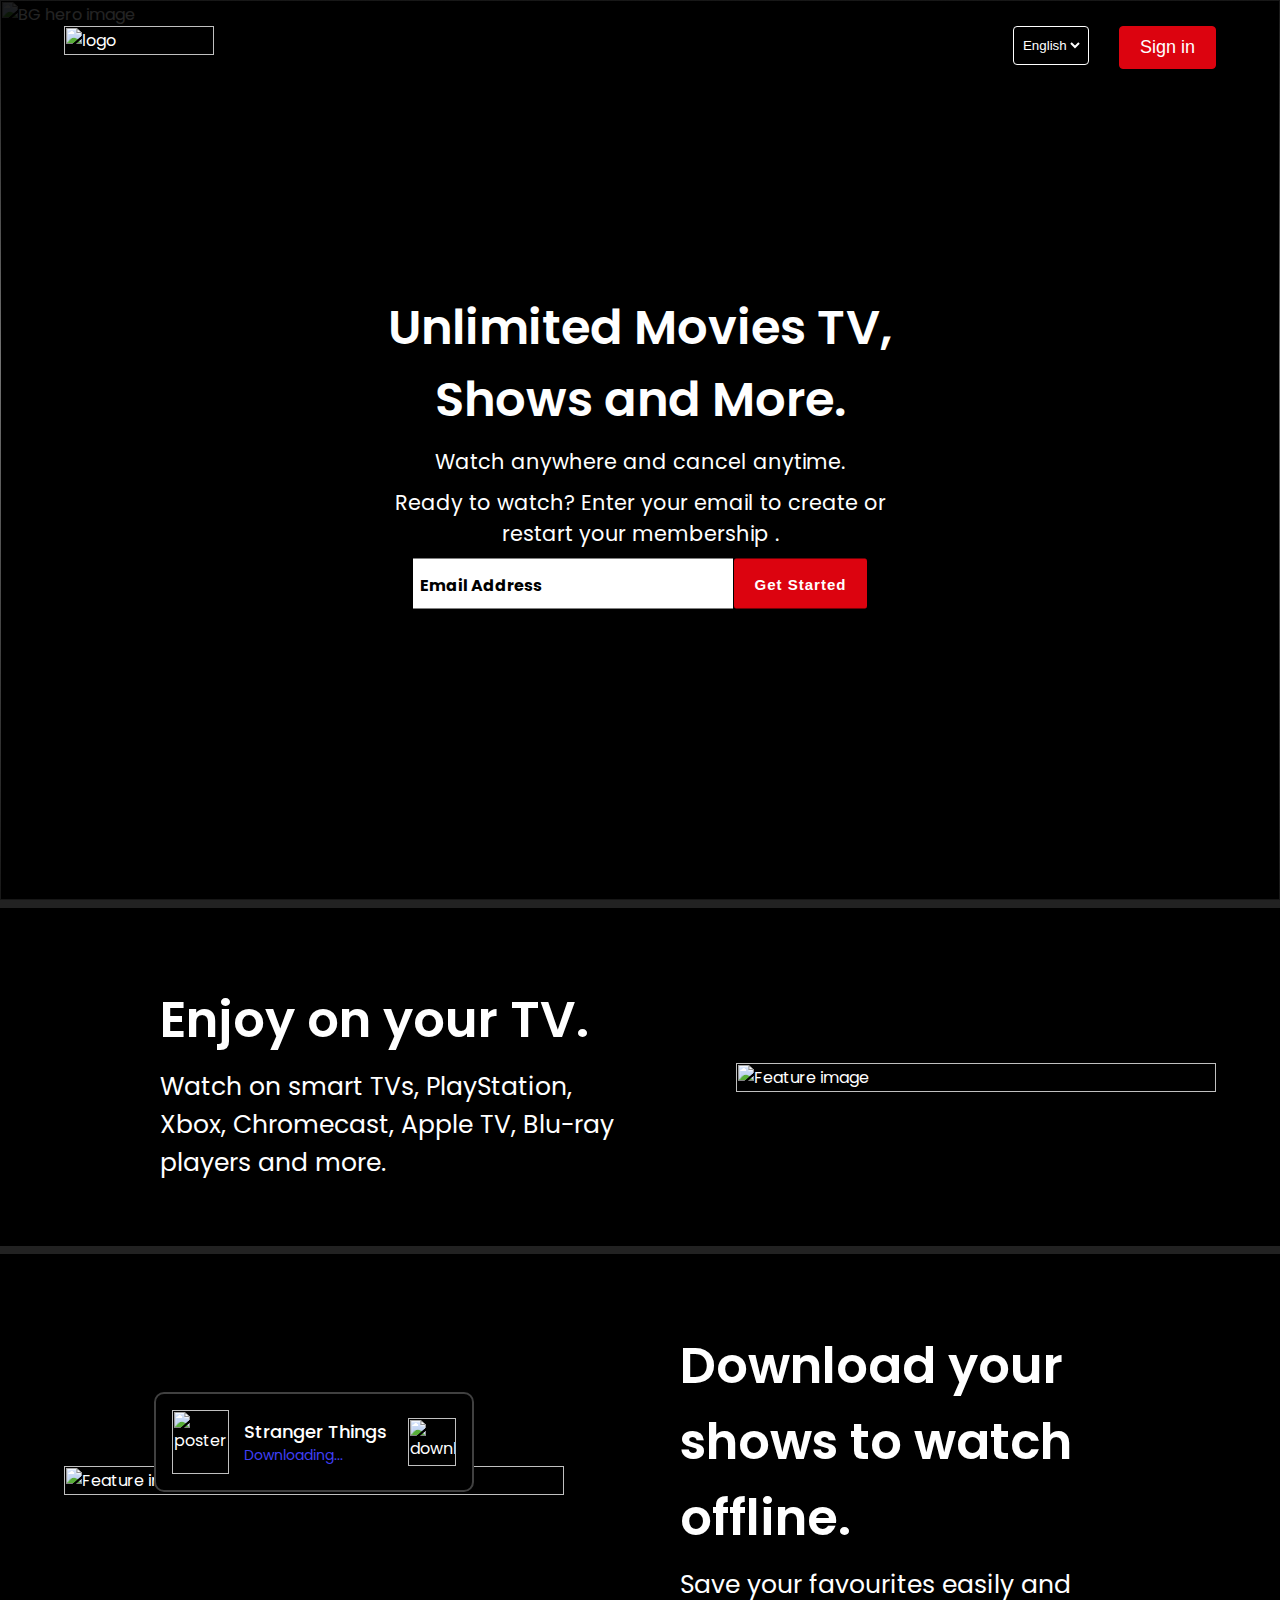
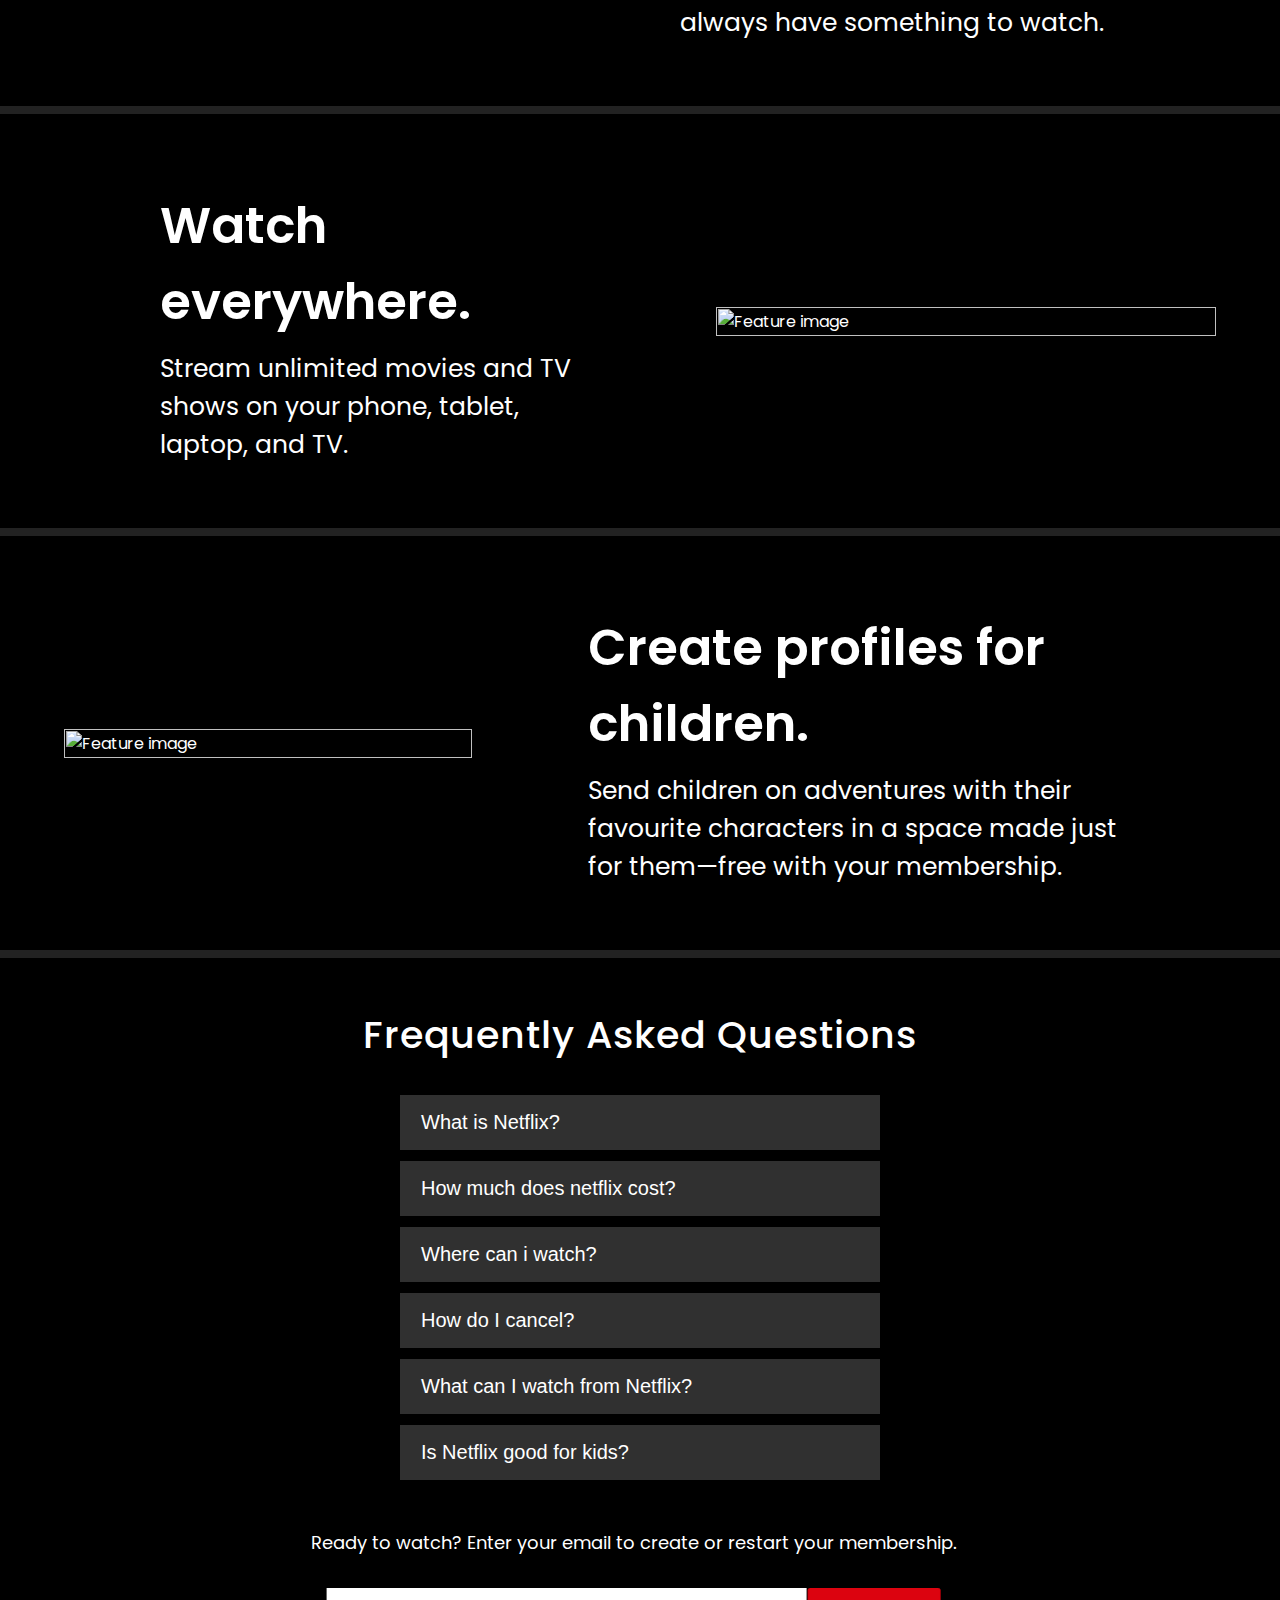
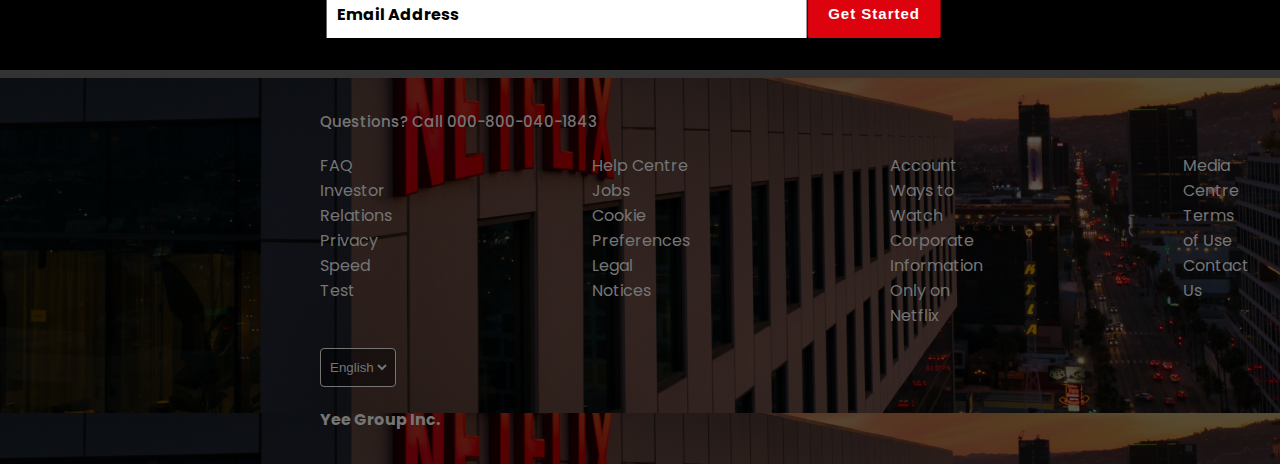
==== commit 5e1f687f: "ALL version" ====
--- a/html/index.html
+++ b/html/index.html
@@ -1,1919 +1,361 @@
-<!DOCTYPE html>
-<html lang="en">
-<head>
-    <meta charset="UTF-8">
-    <meta http-equiv="X-UA-Compatible" content="IE=edge">
-    <meta name="viewport" content="width=device-width, initial-scale=1.0">
-    <link
-    rel="stylesheet"
-    href="https://cdn.jsdelivr.net/npm/swiper/swiper-bundle.min.css"
-  />
-    <link rel="stylesheet" href="https://cdnjs.cloudflare.com/ajax/libs/font-awesome/6.1.2/css/all.min.css" integrity="sha512-1sCRPdkRXhBV2PBLUdRb4tMg1w2YPf37qatUFeS7zlBy7jJI8Lf4VHwWfZZfpXtYSLy85pkm9GaYVYMfw5BC1A==" crossorigin="anonymous" referrerpolicy="no-referrer" />
-    <link rel="preconnect" href="https://fonts.googleapis.com">
-<link rel="preconnect" href="https://fonts.gstatic.com" crossorigin>
-<link href="https://fonts.googleapis.com/css2?family=Montserrat:ital,wght@0,300;0,400;0,500;0,600;0,700;0,800;0,900;1,300;1,600&family=Raleway:ital,wght@0,300;0,400;0,500;0,600;0,700;0,800;1,800&family=Roboto:ital,wght@0,300;0,400;0,500;0,700;0,900;1,700;1,900&display=swap" rel="stylesheet">
-<link rel="stylesheet" href="../css/style.css">
-    <title>Document</title>
-</head>
-<body>
-    <div class="container">
-        <div class="home">
-            <nav class="nav">
-                <div class="left">
-                    <img src="../images/logo.png" alt="logo">
-                    <ul>
-                        <li>Home</li>
-                        <li>Tv shows</li>
-                        <li>Movies</li>
-                        <li>New & Popular</li>
-                        <li>My List</li>
-                    </ul>
-                </div>
- 
-                <div class="right">
-                    <i class="fa-solid fa-magnifying-glass "></i>
-                    <h6>Children</h6>
-                    <i class="fa-solid fa-bell"></i>
-                    <img src="../images/profile.png" alt="" srcset="">
-                    <i class="fa-solid fa-caret-down"></i>
-    
-    
-                </div>
-    
-    
-    
-            </nav>
-            <div class="con">
-                <div class="image">
-                    <img src="../images/ricky.png" alt="" srcset="">
-                </div>
-                <div class="par">
-                    <h2>New Episodes Every Sunday</h2>
-                    <p>Rick, a genius alcoholic and careless scientist, with his grandson Morty, a 14 year-old anxious boy who is not so smart. Together, they explore the infinite universes; causing mayhem and running into trouble.</p>
-                </div>
-                <div class="but">
-                    <button class="but1"><span><i class="fa-solid fa-play fa-2x"></i> </span>  <span>Play</span></button>
-                    <button class="but2"><span><i class="fa-solid fa-circle-info fa-2x"></i> </span>  <span>More Info</span></button>
-                </div>
-            </div>
-    
-        </div>
-        <div class="content">
-            <div class="slide1">
-                <h3>Top 10 In Rwanda Today</h3>
-                <div class="swiper mySwiper">
-                    <div class="swiper-wrapper">
-                      <div class="card1  swiper-slide">
-                        <div class="number">
-                            <h1>1</h1>
-                        </div>
-                        <div class="img">
-                            <img src="../images/movie1.png  " alt="" srcset="">
-
-                        </div>
-
-                      </div>
-                      <div class=" card1  swiper-slide">
-                        <div class="number">
-                            <h1>2</h1>
-                        </div>
-                        <div class="img">
-                            <img src="../images/Rectangle 37.png  " alt="" srcset="">
-
-                        </div>
-
-                      </div>
-                      <div class=" card1  swiper-slide">
-                        <div class="number">
-                            <h1>3</h1>
-                        </div>
-                        <div class="img">
-                            <img src="../images/Rectangle 38.png  " alt="" srcset="">
-
-                        </div>
-
-                      </div>
-                      <div class=" card1  swiper-slide">
-                        <div class="number">
-                            <h1>4</h1>
-                        </div>
-                        <div class="img">
-                            <img src="../images/Rectangle 39.png  " alt="" srcset="">
-
-                        </div>
-
-                      </div>
-                      <div class=" card1  swiper-slide">
-                        <div class="number">
-                            <h1>5</h1>
-                        </div>
-                        <div class="img">
-                            <img src="../images/Rectangle 65.png " alt="" srcset="">
-
-                        </div>
-
-                      </div>
-                      <div class=" card1  swiper-slide">
-                        <div class="number">
-                            <h1>6</h1>
-                        </div>
-                        <div class="img">
-                            <img src="../images/Rectangle 38.png " alt="" srcset="">
-
-                        </div>
-
-                      </div>
-                      <div class=" card1  swiper-slide">
-                        <div class="number">
-                            <h1>7</h1>
-                        </div>
-                        <div class="img">
-                            <img src="../images/Rectangle 39.png  " alt="" srcset="">
-
-                        </div>
-
-                      </div>
-                      <div class=" card1  swiper-slide">
-                        <div class="number">
-                            <h1>8</h1>
-                        </div>
-                        <div class="img">
-                            <img src="../images/movie1.png  " alt="" srcset="">
-
-                        </div>
-
-                      </div>
-                      <div class=" card1  swiper-slide">
-                        <div class="number">
-                            <h1>9</h1>
-                        </div>
-                        <div class="img">
-                            <img src="../images/movie1.png  " alt="" srcset="">
-
-                        </div>
-
-                      </div>
-                    </div>
-                    <div class="swiper-button-next"></div>
-                    <div class="swiper-button-prev"></div>
-                    <div class="swiper-pagination"></div>
-                  </div>
-            </div>
-            <div class="slide1 bigger">
-                <h3>Popular On Netflix</h3>
-                <div class="swiper mySwiper">
-                    <div class="swiper-wrapper">
-
-                      <div class="card swiper-slide ">
-
-                        <div class="slide2 slide3">
-            
-                            <div class="content">
-            
-                              <div class="img1">
-                                <img src="../images/movie.png  " alt="" srcset="">
-    
-                            </div>
-            
-                            </div>
-            
-                        </div>
-            
-                        <div class="slide2 slide4">
-            
-                            <div class="content">
-                              <i class="fa-solid fa-play fa-2x"></i>
-                              <i class="fa-solid fa-plus fa-2x"></i>
-                              
-                              <i class="fa-solid fa-heart fa-2x"></i>
-                              <i class="fa-solid fa-xmark fa-2x"></i>
-            
-                            </div>
-            
-                        </div>
-            
-                    </div>
-                    <div class="card swiper-slide ">
-
-                      <div class="slide2 slide3">
-          
-                          <div class="content">
-          
-                            <div class="img1">
-                              <img src="../images/movie.png  " alt="" srcset="">
-  
-                          </div>
-          
-                          </div>
-          
-                      </div>
-          
-                      <div class="slide2 slide4">
-          
-                          <div class="content">
-                            <i class="fa-solid fa-play fa-2x"></i>
-                            <i class="fa-solid fa-plus fa-2x"></i>
-                            
-                            <i class="fa-solid fa-heart fa-2x"></i>
-                            <i class="fa-solid fa-xmark fa-2x"></i>
-          
-                          </div>
-          
-                      </div>
-          
-                  </div>
-
-                  <div class="card swiper-slide ">
-
-                    <div class="slide2 slide3">
-        
-                        <div class="content">
-        
-                          <div class="img1">
-                            <img src="../images/movie.png  " alt="" srcset="">
-
-                        </div>
-        
-                        </div>
-        
-                    </div>
-        
-                    <div class="slide2 slide4">
-        
-                        <div class="content">
-                          <i class="fa-solid fa-play fa-2x"></i>
-                          <i class="fa-solid fa-plus fa-2x"></i>
-                          
-                          <i class="fa-solid fa-heart fa-2x"></i>
-                          <i class="fa-solid fa-xmark fa-2x"></i>
-        
-                        </div>
-        
-                    </div>
-        
-                </div>
-                <div class="card swiper-slide ">
-
-                  <div class="slide2 slide3">
-      
-                      <div class="content">
-      
-                        <div class="img1">
-                          <img src="../images/movie.png  " alt="" srcset="">
-
-                      </div>
-      
-                      </div>
-      
-                  </div>
-      
-                  <div class="slide2 slide4">
-      
-                      <div class="content">
-                        <i class="fa-solid fa-play fa-2x"></i>
-                        <i class="fa-solid fa-plus fa-2x"></i>
-                        
-                        <i class="fa-solid fa-heart fa-2x"></i>
-                        <i class="fa-solid fa-xmark fa-2x"></i>
-      
-                      </div>
-      
-                  </div>
-      
-              </div>
-              <div class="card swiper-slide ">
-
-                <div class="slide2 slide3">
-    
-                    <div class="content">
-    
-                      <div class="img1">
-                        <img src="../images/movie.png  " alt="" srcset="">
-
-                    </div>
-    
-                    </div>
-    
-                </div>
-    
-                <div class="slide2 slide4">
-    
-                    <div class="content">
-                      <i class="fa-solid fa-play fa-2x"></i>
-                      <i class="fa-solid fa-plus fa-2x"></i>
-                      
-                      <i class="fa-solid fa-heart fa-2x"></i>
-                      <i class="fa-solid fa-xmark fa-2x"></i>
-    
-                    </div>
-    
-                </div>
-    
-            </div>
-            <div class="card swiper-slide ">
-
-              <div class="slide2 slide3">
-  
-                  <div class="content">
-  
-                    <div class="img1">
-                      <img src="../images/movie.png  " alt="" srcset="">
-
-                  </div>
-  
-                  </div>
-  
-              </div>
-  
-              <div class="slide2 slide4">
-  
-                  <div class="content">
-                    <i class="fa-solid fa-play fa-2x"></i>
-                    <i class="fa-solid fa-plus fa-2x"></i>
-                    
-                    <i class="fa-solid fa-heart fa-2x"></i>
-                    <i class="fa-solid fa-xmark fa-2x"></i>
-  
-                  </div>
-  
-              </div>
-  
-          </div>
-          <div class="card swiper-slide ">
-
-            <div class="slide2 slide3">
-
-                <div class="content">
-
-                  <div class="img1">
-                    <img src="../images/movie.png  " alt="" srcset="">
-
-                </div>
-
-                </div>
-
-            </div>
-
-            <div class="slide2 slide4">
-
-                <div class="content">
-                  <i class="fa-solid fa-play fa-2x"></i>
-                  <i class="fa-solid fa-plus fa-2x"></i>
-                  
-                  <i class="fa-solid fa-heart fa-2x"></i>
-                  <i class="fa-solid fa-xmark fa-2x"></i>
-
-                </div>
-
-            </div>
-
-        </div>
-        <div class="card swiper-slide ">
-
-          <div class="slide2 slide3">
-
-              <div class="content">
-
-                <div class="img1">
-                  <img src="../images/Rectangle 42.png " alt="" srcset="">
-
-              </div>
-
-              </div>
-
-          </div>
-
-          <div class="slide2 slide4">
-
-            <div class="content">
-              <i class="fa-solid fa-play fa-2x"></i>
-              <i class="fa-solid fa-plus fa-2x"></i>
-              
-              <i class="fa-solid fa-heart fa-2x"></i>
-              <i class="fa-solid fa-xmark fa-2x"></i>
-              
-              </div>
-
-          </div>
-
-      </div>                      <div class="card swiper-slide ">
-
-        <div class="slide2 slide3">
-
-            <div class="content">
-
-              <div class="img1">
-                <img src="../images/movie.png  " alt="" srcset="">
-
-            </div>
-
-            </div>
-
-        </div>
-
-        <div class="slide2 slide4">
-
-            <div class="content">
-              <i class="fa-solid fa-play fa-2x"></i>
-              <i class="fa-solid fa-plus fa-2x"></i>
-              
-              <i class="fa-solid fa-heart fa-2x"></i>
-              <i class="fa-solid fa-xmark fa-2x"></i>
-
-            </div>
-
-        </div>
-
-    </div>
-    <div class="card swiper-slide ">
-
-      <div class="slide2 slide3">
-
-          <div class="content">
-
-            <div class="img1">
-              <img src="../images/movie.png  " alt="" srcset="">
-
-          </div>
-
-          </div>
-
-      </div>
-
-      <div class="slide2 slide4">
-
-          <div class="content">
-            <i class="fa-solid fa-play fa-2x"></i>
-            <i class="fa-solid fa-plus fa-2x"></i>
-            
-            <i class="fa-solid fa-heart fa-2x"></i>
-            <i class="fa-solid fa-xmark fa-2x"></i>
-
-          </div>
-
-      </div>
-
-  </div>
-                    </div>
-                    <div class="swiper-button-next"></div>
-                    <div class="swiper-button-prev"></div>
-                    <div class="swiper-pagination"></d iv>
-                  </div>
-            </div>
-        </div>
-        <div class="slide1 bigger">
-          <h3>Popular On Netflix</h3>
-          <div class="swiper mySwiper">
-              <div class="swiper-wrapper">
-
-                <div class="card swiper-slide ">
-
-                  <div class="slide2 slide3">
-      
-                      <div class="content">
-      
-                        <div class="img1">
-                          <img src="../images/movie.png  " alt="" srcset="">
-
-                      </div>
-      
-                      </div>
-      
-                  </div>
-      
-                  <div class="slide2 slide4">
-      
-                      <div class="content">
-                        <i class="fa-solid fa-play fa-2x"></i>
-                        <i class="fa-solid fa-plus fa-2x"></i>
-                        
-                        <i class="fa-solid fa-heart fa-2x"></i>
-                        <i class="fa-solid fa-xmark fa-2x"></i>
-      
-                      </div>
-      
-                  </div>
-      
-              </div>
-              <div class="card swiper-slide ">
-
-                <div class="slide2 slide3">
-    
-                    <div class="content">
-    
-                      <div class="img1">
-                        <img src="../images/movie.png  " alt="" srcset="">
-
-                    </div>
-    
-                    </div>
-    
-                </div>
-    
-                <div class="slide2 slide4">
-    
-                    <div class="content">
-                      <i class="fa-solid fa-play fa-2x"></i>
-                      <i class="fa-solid fa-plus fa-2x"></i>
-                      
-                      <i class="fa-solid fa-heart fa-2x"></i>
-                      <i class="fa-solid fa-xmark fa-2x"></i>
-    
-                    </div>
-    
-                </div>
-    
-            </div>
-
-            <div class="card swiper-slide ">
-
-              <div class="slide2 slide3">
-  
-                  <div class="content">
-  
-                    <div class="img1">
-                      <img src="../images/movie.png  " alt="" srcset="">
-
-                  </div>
-  
-                  </div>
-  
-              </div>
-  
-              <div class="slide2 slide4">
-  
-                  <div class="content">
-                    <i class="fa-solid fa-play fa-2x"></i>
-                    <i class="fa-solid fa-plus fa-2x"></i>
-                    
-                    <i class="fa-solid fa-heart fa-2x"></i>
-                    <i class="fa-solid fa-xmark fa-2x"></i>
-  
-                  </div>
-  
-              </div>
-  
-          </div>
-          <div class="card swiper-slide ">
-
-            <div class="slide2 slide3">
-
-                <div class="content">
-
-                  <div class="img1">
-                    <img src="../images/movie.png  " alt="" srcset="">
-
-                </div>
-
-                </div>
-
-            </div>
-
-            <div class="slide2 slide4">
-
-                <div class="content">
-                  <i class="fa-solid fa-play fa-2x"></i>
-                  <i class="fa-solid fa-plus fa-2x"></i>
-                  
-                  <i class="fa-solid fa-heart fa-2x"></i>
-                  <i class="fa-solid fa-xmark fa-2x"></i>
-
-                </div>
-
-            </div>
-
-        </div>
-        <div class="card swiper-slide ">
-
-          <div class="slide2 slide3">
-
-              <div class="content">
-
-                <div class="img1">
-                  <img src="../images/movie.png  " alt="" srcset="">
-
-              </div>
-
-              </div>
-
-          </div>
-
-          <div class="slide2 slide4">
-
-              <div class="content">
-                <i class="fa-solid fa-play fa-2x"></i>
-                <i class="fa-solid fa-plus fa-2x"></i>
-                
-                <i class="fa-solid fa-heart fa-2x"></i>
-                <i class="fa-solid fa-xmark fa-2x"></i>
-
-              </div>
-
-          </div>
-
-      </div>
-      <div class="card swiper-slide ">
-
-        <div class="slide2 slide3">
-
-            <div class="content">
-
-              <div class="img1">
-                <img src="../images/movie.png  " alt="" srcset="">
-
-            </div>
-
-            </div>
-
-        </div>
-
-        <div class="slide2 slide4">
-
-            <div class="content">
-              <i class="fa-solid fa-play fa-2x"></i>
-              <i class="fa-solid fa-plus fa-2x"></i>
-              
-              <i class="fa-solid fa-heart fa-2x"></i>
-              <i class="fa-solid fa-xmark fa-2x"></i>
-
-            </div>
-
-        </div>
-
-    </div>
-    <div class="card swiper-slide ">
-
-      <div class="slide2 slide3">
-
-          <div class="content">
-
-            <div class="img1">
-              <img src="../images/movie.png  " alt="" srcset="">
-
-          </div>
-
-          </div>
-
-      </div>
-
-      <div class="slide2 slide4">
-
-          <div class="content">
-            <i class="fa-solid fa-play fa-2x"></i>
-            <i class="fa-solid fa-plus fa-2x"></i>
-            
-            <i class="fa-solid fa-heart fa-2x"></i>
-            <i class="fa-solid fa-xmark fa-2x"></i>
-
-          </div>
-
-      </div>
-
-  </div>
-  <div class="card swiper-slide ">
-
-    <div class="slide2 slide3">
-
-        <div class="content">
-
-          <div class="img1">
-            <img src="../images/Rectangle 42.png " alt="" srcset="">
-
-        </div>
-
-        </div>
-
-    </div>
-
-    <div class="slide2 slide4">
-
-      <div class="content">
-        <i class="fa-solid fa-play fa-2x"></i>
-        <i class="fa-solid fa-plus fa-2x"></i>
-        
-        <i class="fa-solid fa-heart fa-2x"></i>
-        <i class="fa-solid fa-xmark fa-2x"></i>
-        
-        </div>
-
-    </div>
-
-</div>                      <div class="card swiper-slide ">
-
-  <div class="slide2 slide3">
-
-      <div class="content">
-
-        <div class="img1">
-          <img src="../images/movie.png  " alt="" srcset="">
-
-      </div>
-
-      </div>
-
-  </div>
-
-  <div class="slide2 slide4">
-
-      <div class="content">
-        <i class="fa-solid fa-play fa-2x"></i>
-        <i class="fa-solid fa-plus fa-2x"></i>
-        
-        <i class="fa-solid fa-heart fa-2x"></i>
-        <i class="fa-solid fa-xmark fa-2x"></i>
-
-      </div>
-
-  </div>
-
-</div>
-<div class="card swiper-slide ">
-
-<div class="slide2 slide3">
-
-    <div class="content">
-
-      <div class="img1">
-        <img src="../images/movie.png  " alt="" srcset="">
-
-    </div>
-
-    </div>
-
-</div>
-
-<div class="slide2 slide4">
-
-    <div class="content">
-      <i class="fa-solid fa-play fa-2x"></i>
-      <i class="fa-solid fa-plus fa-2x"></i>
-      
-      <i class="fa-solid fa-heart fa-2x"></i>
-      <i class="fa-solid fa-xmark fa-2x"></i>
-
-    </div>
-
-</div>
-
-</div>
-              </div>
-              <div class="swiper-button-next"></div>
-              <div class="swiper-button-prev"></div>
-              <div class="swiper-pagination"></d iv>
-            </div>
-      </div>
-  </div>
-  <div class="slide1 bigger">
-    <h3>Popular On Netflix</h3>
-    <div class="swiper mySwiper">
-        <div class="swiper-wrapper">
-
-          <div class="card swiper-slide ">
-
-            <div class="slide2 slide3">
-
-                <div class="content">
-
-                  <div class="img1">
-                    <img src="../images/movie.png  " alt="" srcset="">
-
-                </div>
-
-                </div>
-
-            </div>
-
-            <div class="slide2 slide4">
-
-                <div class="content">
-                  <i class="fa-solid fa-play fa-2x"></i>
-                  <i class="fa-solid fa-plus fa-2x"></i>
-                  
-                  <i class="fa-solid fa-heart fa-2x"></i>
-                  <i class="fa-solid fa-xmark fa-2x"></i>
-
-                </div>
-
-            </div>
-
-        </div>
-        <div class="card swiper-slide ">
-
-          <div class="slide2 slide3">
-
-              <div class="content">
-
-                <div class="img1">
-                  <img src="../images/movie.png  " alt="" srcset="">
-
-              </div>
-
-              </div>
-
-          </div>
-
-          <div class="slide2 slide4">
-
-              <div class="content">
-                <i class="fa-solid fa-play fa-2x"></i>
-                <i class="fa-solid fa-plus fa-2x"></i>
-                
-                <i class="fa-solid fa-heart fa-2x"></i>
-                <i class="fa-solid fa-xmark fa-2x"></i>
-
-              </div>
-
-          </div>
-
-      </div>
-
-      <div class="card swiper-slide ">
-
-        <div class="slide2 slide3">
-
-            <div class="content">
-
-              <div class="img1">
-                <img src="../images/movie.png  " alt="" srcset="">
-
-            </div>
-
-            </div>
-
-        </div>
-
-        <div class="slide2 slide4">
-
-            <div class="content">
-              <i class="fa-solid fa-play fa-2x"></i>
-              <i class="fa-solid fa-plus fa-2x"></i>
-              
-              <i class="fa-solid fa-heart fa-2x"></i>
-              <i class="fa-solid fa-xmark fa-2x"></i>
-
-            </div>
-
-        </div>
-
-    </div>
-    <div class="card swiper-slide ">
-
-      <div class="slide2 slide3">
-
-          <div class="content">
-
-            <div class="img1">
-              <img src="../images/movie.png  " alt="" srcset="">
-
-          </div>
-
-          </div>
-
-      </div>
-
-      <div class="slide2 slide4">
-
-          <div class="content">
-            <i class="fa-solid fa-play fa-2x"></i>
-            <i class="fa-solid fa-plus fa-2x"></i>
-            
-            <i class="fa-solid fa-heart fa-2x"></i>
-            <i class="fa-solid fa-xmark fa-2x"></i>
-
-          </div>
-
-      </div>
-
-  </div>
-  <div class="card swiper-slide ">
-
-    <div class="slide2 slide3">
-
-        <div class="content">
-
-          <div class="img1">
-            <img src="../images/movie.png  " alt="" srcset="">
-
-        </div>
-
-        </div>
-
-    </div>
-
-    <div class="slide2 slide4">
-
-        <div class="content">
-          <i class="fa-solid fa-play fa-2x"></i>
-          <i class="fa-solid fa-plus fa-2x"></i>
-          
-          <i class="fa-solid fa-heart fa-2x"></i>
-          <i class="fa-solid fa-xmark fa-2x"></i>
-
-        </div>
-
-    </div>
-
-</div>
-<div class="card swiper-slide ">
-
-  <div class="slide2 slide3">
-
-      <div class="content">
-
-        <div class="img1">
-          <img src="../images/movie.png  " alt="" srcset="">
-
-      </div>
-
-      </div>
-
-  </div>
-
-  <div class="slide2 slide4">
-
-      <div class="content">
-        <i class="fa-solid fa-play fa-2x"></i>
-        <i class="fa-solid fa-plus fa-2x"></i>
-        
-        <i class="fa-solid fa-heart fa-2x"></i>
-        <i class="fa-solid fa-xmark fa-2x"></i>
-
-      </div>
-
-  </div>
-
-</div>
-<div class="card swiper-slide ">
-
-<div class="slide2 slide3">
-
-    <div class="content">
-
-      <div class="img1">
-        <img src="../images/movie.png  " alt="" srcset="">
-
-    </div>
-
-    </div>
-
-</div>
-
-<div class="slide2 slide4">
-
-    <div class="content">
-      <i class="fa-solid fa-play fa-2x"></i>
-      <i class="fa-solid fa-plus fa-2x"></i>
-      
-      <i class="fa-solid fa-heart fa-2x"></i>
-      <i class="fa-solid fa-xmark fa-2x"></i>
-
-    </div>
-
-</div>
-
-</div>
-<div class="card swiper-slide ">
-
-<div class="slide2 slide3">
-
-  <div class="content">
-
-    <div class="img1">
-      <img src="../images/Rectangle 42.png " alt="" srcset="">
-
-  </div>
-
-  </div>
-
-</div>
-
-<div class="slide2 slide4">
-
-  <div class="content">
-    <i class="fa-solid fa-play fa-2x"></i>
-    <i class="fa-solid fa-plus fa-2x"></i>
-    
-    <i class="fa-solid fa-heart fa-2x"></i>
-    <i class="fa-solid fa-xmark fa-2x"></i>
-    
-    </div>
-
-</div>
-
-</div>                      <div class="card swiper-slide ">
-
-<div class="slide2 slide3">
-
-<div class="content">
-
-  <div class="img1">
-    <img src="../images/movie.png  " alt="" srcset="">
-
-</div>
-
-</div>
-
-</div>
-
-<div class="slide2 slide4">
-
-<div class="content">
-  <i class="fa-solid fa-play fa-2x"></i>
-  <i class="fa-solid fa-plus fa-2x"></i>
-  
-  <i class="fa-solid fa-heart fa-2x"></i>
-  <i class="fa-solid fa-xmark fa-2x"></i>
-
-</div>
-
-</div>
-
-</div>
-<div class="card swiper-slide ">
-
-<div class="slide2 slide3">
-
-<div class="content">
-
-<div class="img1">
-  <img src="../images/movie.png  " alt="" srcset="">
-
-</div>
-
-</div>
-
-</div>
-
-<div class="slide2 slide4">
-
-<div class="content">
-<i class="fa-solid fa-play fa-2x"></i>
-<i class="fa-solid fa-plus fa-2x"></i>
-
-<i class="fa-solid fa-heart fa-2x"></i>
-<i class="fa-solid fa-xmark fa-2x"></i>
-
-</div>
-
-</div>
-
-</div>
-        </div>
-        <div class="swiper-button-next"></div>
-        <div class="swiper-button-prev"></div>
-        <div class="swiper-pagination"></d iv>
-      </div>
-</div>
-</div>
-<div class="slide1 bigger">
-  <h3>Popular On Netflix</h3>
-  <div class="swiper mySwiper">
-      <div class="swiper-wrapper">
-
-        <div class="card swiper-slide ">
-
-          <div class="slide2 slide3">
-
-              <div class="content">
-
-                <div class="img1">
-                  <img src="../images/movie.png  " alt="" srcset="">
-
-              </div>
-
-              </div>
-
-          </div>
-
-          <div class="slide2 slide4">
-
-              <div class="content">
-                <i class="fa-solid fa-play fa-2x"></i>
-                <i class="fa-solid fa-plus fa-2x"></i>
-                
-                <i class="fa-solid fa-heart fa-2x"></i>
-                <i class="fa-solid fa-xmark fa-2x"></i>
-
-              </div>
-
-          </div>
-
-      </div>
-      <div class="card swiper-slide ">
-
-        <div class="slide2 slide3">
-
-            <div class="content">
-
-              <div class="img1">
-                <img src="../images/movie.png  " alt="" srcset="">
-
-            </div>
-
-            </div>
-
-        </div>
-
-        <div class="slide2 slide4">
-
-            <div class="content">
-              <i class="fa-solid fa-play fa-2x"></i>
-              <i class="fa-solid fa-plus fa-2x"></i>
-              
-              <i class="fa-solid fa-heart fa-2x"></i>
-              <i class="fa-solid fa-xmark fa-2x"></i>
-
-            </div>
-
-        </div>
-
-    </div>
-
-    <div class="card swiper-slide ">
-
-      <div class="slide2 slide3">
-
-          <div class="content">
-
-            <div class="img1">
-              <img src="../images/movie.png  " alt="" srcset="">
-
-          </div>
-
-          </div>
-
-      </div>
-
-      <div class="slide2 slide4">
-
-          <div class="content">
-            <i class="fa-solid fa-play fa-2x"></i>
-            <i class="fa-solid fa-plus fa-2x"></i>
-            
-            <i class="fa-solid fa-heart fa-2x"></i>
-            <i class="fa-solid fa-xmark fa-2x"></i>
-
-          </div>
-
-      </div>
-
-  </div>
-  <div class="card swiper-slide ">
-
-    <div class="slide2 slide3">
-
-        <div class="content">
-
-          <div class="img1">
-            <img src="../images/movie.png  " alt="" srcset="">
-
-        </div>
-
-        </div>
-
-    </div>
-
-    <div class="slide2 slide4">
-
-        <div class="content">
-          <i class="fa-solid fa-play fa-2x"></i>
-          <i class="fa-solid fa-plus fa-2x"></i>
-          
-          <i class="fa-solid fa-heart fa-2x"></i>
-          <i class="fa-solid fa-xmark fa-2x"></i>
-
-        </div>
-
-    </div>
-
-</div>
-<div class="card swiper-slide ">
-
-  <div class="slide2 slide3">
-
-      <div class="content">
-
-        <div class="img1">
-          <img src="../images/movie.png  " alt="" srcset="">
-
-      </div>
-
-      </div>
-
-  </div>
-
-  <div class="slide2 slide4">
-
-      <div class="content">
-        <i class="fa-solid fa-play fa-2x"></i>
-        <i class="fa-solid fa-plus fa-2x"></i>
-        
-        <i class="fa-solid fa-heart fa-2x"></i>
-        <i class="fa-solid fa-xmark fa-2x"></i>
-
-      </div>
-
-  </div>
-
-</div>
-<div class="card swiper-slide ">
-
-<div class="slide2 slide3">
-
-    <div class="content">
-
-      <div class="img1">
-        <img src="../images/movie.png  " alt="" srcset="">
-
-    </div>
-
-    </div>
-
-</div>
-
-<div class="slide2 slide4">
-
-    <div class="content">
-      <i class="fa-solid fa-play fa-2x"></i>
-      <i class="fa-solid fa-plus fa-2x"></i>
-      
-      <i class="fa-solid fa-heart fa-2x"></i>
-      <i class="fa-solid fa-xmark fa-2x"></i>
-
-    </div>
-
-</div>
-
-</div>
-<div class="card swiper-slide ">
-
-<div class="slide2 slide3">
-
-  <div class="content">
-
-    <div class="img1">
-      <img src="../images/movie.png  " alt="" srcset="">
-
-  </div>
-
-  </div>
-
-</div>
-
-<div class="slide2 slide4">
-
-  <div class="content">
-    <i class="fa-solid fa-play fa-2x"></i>
-    <i class="fa-solid fa-plus fa-2x"></i>
-    
-    <i class="fa-solid fa-heart fa-2x"></i>
-    <i class="fa-solid fa-xmark fa-2x"></i>
-
-  </div>
-
-</div>
-
-</div>
-<div class="card swiper-slide ">
-
-<div class="slide2 slide3">
-
-<div class="content">
-
-  <div class="img1">
-    <img src="../images/Rectangle 42.png " alt="" srcset="">
-
-</div>
-
-</div>
-
-</div>
-
-<div class="slide2 slide4">
-
-  <div class="content">
-    <i class="fa-solid fa-play fa-2x"></i>
-    <i class="fa-solid fa-plus fa-2x"></i>
-    
-    <i class="fa-solid fa-heart fa-2x"></i>
-    <i class="fa-solid fa-xmark fa-2x"></i>
-    
-    </div>
-
-</div>
-
-</div>                      <div class="card swiper-slide ">
-
-<div class="slide2 slide3">
-
-<div class="content">
-
-<div class="img1">
-  <img src="../images/movie.png  " alt="" srcset="">
-
-</div>
-
-</div>
-
-</div>
-
-<div class="slide2 slide4">
-
-<div class="content">
-<i class="fa-solid fa-play fa-2x"></i>
-<i class="fa-solid fa-plus fa-2x"></i>
-
-<i class="fa-solid fa-heart fa-2x"></i>
-<i class="fa-solid fa-xmark fa-2x"></i>
-
-</div>
-
-</div>
-
-</div>
-<div class="card swiper-slide ">
-
-<div class="slide2 slide3">
-
-<div class="content">
-
-<div class="img1">
-<img src="../images/movie.png  " alt="" srcset="">
-
-</div>
-
-</div>
-
-</div>
-
-<div class="slide2 slide4">
-
-<div class="content">
-<i class="fa-solid fa-play fa-2x"></i>
-<i class="fa-solid fa-plus fa-2x"></i>
-
-<i class="fa-solid fa-heart fa-2x"></i>
-<i class="fa-solid fa-xmark fa-2x"></i>
-
-</div>
-
-</div>
-
-</div>
-      </div>
-      <div class="swiper-button-next"></div>
-      <div class="swiper-button-prev"></div>
-      <div class="swiper-pagination"></d iv>
-    </div>
-</div>
-</div>
-<div class="slide1">
-  <h3>Popular On Netflix</h3>
-  <div class="swiper mySwiper big-swiper">
-      <div class="swiper-wrapper">
-        <div class="cards2  swiper-slide big-slide">
-          <div class="layer">
-            <h2>Watch Now</h2>
-            <i class="fa-solid fa-play fa-2x"></i>
-            
-          </div>
-
-          <div class="img2">
-              <img src="../images/bigmovie.png  " alt="" srcset="">
-
-          </div>
-
-        </div>
-        <div class="cards2  swiper-slide big-slide">
-          <div class="layer">
-            <h2>Watch Now</h2>
-            <i class="fa-solid fa-play fa-2x"></i>
-            
-          </div>
-
-          <div class="img2">
-              <img src="../images/bigmovie.png  " alt="" srcset="">
-
-          </div>
-
-        </div>
-        <div class="cards2  swiper-slide big-slide">
-          <div class="layer">
-            <h2>Watch Now</h2>
-            <i class="fa-solid fa-play fa-2x"></i>
-            
-          </div>
-
-          <div class="img2">
-              <img src="../images/bigmovie.png  " alt="" srcset="">
-
-          </div>
-
-        </div>
-        <div class="cards2  swiper-slide big-slide">
-          <div class="layer">
-            <h2>Watch Now</h2>
-            <i class="fa-solid fa-play fa-2x"></i>
-            
-          </div>
-
-          <div class="img2">
-              <img src="../images/bigmovie.png  " alt="" srcset="">
-
-          </div>
-
-        </div>
-        <div class="cards2  swiper-slide big-slide">
-          <div class="layer">
-            <h2>Watch Now</h2>
-            <i class="fa-solid fa-play fa-2x"></i>
-            
-          </div>
-
-          <div class="img2">
-              <img src="../images/bigmovie.png  " alt="" srcset="">
-
-          </div>
-
-        </div>
-        <div class="cards2  swiper-slide big-slide">
-          <div class="layer">
-            <h2>Watch Now</h2>
-            <i class="fa-solid fa-play fa-2x"></i>
-            
-          </div>
-
-          <div class="img2">
-              <img src="../images/bigmovie.png  " alt="" srcset="">
-
-          </div>
-
-        </div>
-        <div class="cards2  swiper-slide big-slide">
-          <div class="layer">
-            <h2>Watch Now</h2>
-            <i class="fa-solid fa-play fa-2x"></i>
-            
-          </div>
-
-          <div class="img2">
-              <img src="../images/bigmovie.png  " alt="" srcset="">
-
-          </div>
-
-        </div>
-        <div class="cards2  swiper-slide big-slide">
-          <div class="layer">
-            <h2>Watch Now</h2>
-            <i class="fa-solid fa-play fa-2x"></i>
-            
-          </div>
-
-          <div class="img2">
-              <img src="../images/bigmovie.png  " alt="" srcset="">
-
-          </div>
-
-        </div>
-        <div class="cards2  swiper-slide big-slide">
-          <div class="layer">
-            <h2>Watch Now</h2>
-            <i class="fa-solid fa-play fa-2x"></i>
-            
-          </div>
-
-          <div class="img2">
-              <img src="../images/bigmovie.png  " alt="" srcset="">
-
-          </div>
-
-        </div>
-      </div>
-      <div class="swiper-button-next"></div>
-      <div class="swiper-button-prev"></div>
-      <div class="swiper-pagination"></iv>
-    </div>
-</div>
-</div>
-<div class="slide1 bigger">
-  <h3>Popular On Netflix</h3>
-  <div class="swiper mySwiper">
-      <div class="swiper-wrapper">
-
-        <div class="card swiper-slide ">
-
-          <div class="slide2 slide3">
-
-              <div class="content">
-
-                <div class="img1">
-                  <img src="../images/movie.png  " alt="" srcset="">
-
-              </div>
-
-              </div>
-
-          </div>
-
-          <div class="slide2 slide4">
-
-              <div class="content">
-                <i class="fa-solid fa-play fa-2x"></i>
-                <i class="fa-solid fa-plus fa-2x"></i>
-                
-                <i class="fa-solid fa-heart fa-2x"></i>
-                <i class="fa-solid fa-xmark fa-2x"></i>
-
-              </div>
-
-          </div>
-
-      </div>
-      <div class="card swiper-slide ">
-
-        <div class="slide2 slide3">
-
-            <div class="content">
-
-              <div class="img1">
-                <img src="../images/movie.png  " alt="" srcset="">
-
-            </div>
-
-            </div>
-
-        </div>
-
-        <div class="slide2 slide4">
-
-            <div class="content">
-              <i class="fa-solid fa-play fa-2x"></i>
-              <i class="fa-solid fa-plus fa-2x"></i>
-              
-              <i class="fa-solid fa-heart fa-2x"></i>
-              <i class="fa-solid fa-xmark fa-2x"></i>
-
-            </div>
-
-        </div>
-
-    </div>
-
-    <div class="card swiper-slide ">
-
-      <div class="slide2 slide3">
-
-          <div class="content">
-
-            <div class="img1">
-              <img src="../images/movie.png  " alt="" srcset="">
-
-          </div>
-
-          </div>
-
-      </div>
-
-      <div class="slide2 slide4">
-
-          <div class="content">
-            <i class="fa-solid fa-play fa-2x"></i>
-            <i class="fa-solid fa-plus fa-2x"></i>
-            
-            <i class="fa-solid fa-heart fa-2x"></i>
-            <i class="fa-solid fa-xmark fa-2x"></i>
-
-          </div>
-
-      </div>
-
-  </div>
-  <div class="card swiper-slide ">
-
-    <div class="slide2 slide3">
-
-        <div class="content">
-
-          <div class="img1">
-            <img src="../images/movie.png  " alt="" srcset="">
-
-        </div>
-
-        </div>
-
-    </div>
-
-    <div class="slide2 slide4">
-
-        <div class="content">
-          <i class="fa-solid fa-play fa-2x"></i>
-          <i class="fa-solid fa-plus fa-2x"></i>
-          
-          <i class="fa-solid fa-heart fa-2x"></i>
-          <i class="fa-solid fa-xmark fa-2x"></i>
-
-        </div>
-
-    </div>
-
-</div>
-<div class="card swiper-slide ">
-
-  <div class="slide2 slide3">
-
-      <div class="content">
-
-        <div class="img1">
-          <img src="../images/movie.png  " alt="" srcset="">
-
-      </div>
-
-      </div>
-
-  </div>
-
-  <div class="slide2 slide4">
-
-      <div class="content">
-        <i class="fa-solid fa-play fa-2x"></i>
-        <i class="fa-solid fa-plus fa-2x"></i>
-        
-        <i class="fa-solid fa-heart fa-2x"></i>
-        <i class="fa-solid fa-xmark fa-2x"></i>
-
-      </div>
-
-  </div>
-
-</div>
-<div class="card swiper-slide ">
-
-<div class="slide2 slide3">
-
-    <div class="content">
-
-      <div class="img1">
-        <img src="../images/movie.png  " alt="" srcset="">
-
-    </div>
-
-    </div>
-
-</div>
-
-<div class="slide2 slide4">
-
-    <div class="content">
-      <i class="fa-solid fa-play fa-2x"></i>
-      <i class="fa-solid fa-plus fa-2x"></i>
-      
-      <i class="fa-solid fa-heart fa-2x"></i>
-      <i class="fa-solid fa-xmark fa-2x"></i>
-
-    </div>
-
-</div>
-
-</div>
-<div class="card swiper-slide ">
-
-<div class="slide2 slide3">
-
-  <div class="content">
-
-    <div class="img1">
-      <img src="../images/movie.png  " alt="" srcset="">
-
-  </div>
-
-  </div>
-
-</div>
-
-<div class="slide2 slide4">
-
-  <div class="content">
-    <i class="fa-solid fa-play fa-2x"></i>
-    <i class="fa-solid fa-plus fa-2x"></i>
-    
-    <i class="fa-solid fa-heart fa-2x"></i>
-    <i class="fa-solid fa-xmark fa-2x"></i>
-
-  </div>
-
-</div>
-
-</div>
-<div class="card swiper-slide ">
-
-<div class="slide2 slide3">
-
-<div class="content">
-
-  <div class="img1">
-    <img src="../images/Rectangle 42.png " alt="" srcset="">
-
-</div>
-
-</div>
-
-</div>
-
-<div class="slide2 slide4">
-
-<div class="content">
-<i class="fa-solid fa-play fa-2x"></i>
-<i class="fa-solid fa-plus fa-2x"></i>
-
-<i class="fa-solid fa-heart fa-2x"></i>
-<i class="fa-solid fa-xmark fa-2x"></i>
-
-</div>
-
-</div>
-
-</div>                      <div class="card swiper-slide ">
-
-<div class="slide2 slide3">
-
-<div class="content">
-
-<div class="img1">
-  <img src="../images/movie.png  " alt="" srcset="">
-
-</div>
-
-</div>
-
-</div>
-
-<div class="slide2 slide4">
-
-<div class="content">
-<i class="fa-solid fa-play fa-2x"></i>
-<i class="fa-solid fa-plus fa-2x"></i>
-
-<i class="fa-solid fa-heart fa-2x"></i>
-<i class="fa-solid fa-xmark fa-2x"></i>
-
-</div>
-
-</div>
-
-</div>
-<div class="card swiper-slide ">
-
-<div class="slide2 slide3">
-
-<div class="content">
-
-<div class="img1">
-<img src="../images/movie.png  " alt="" srcset="">
-
-</div>
-
-</div>
-
-</div>
-
-<div class="slide2 slide4">
-
-<div class="content">
-<i class="fa-solid fa-play fa-2x"></i>
-<i class="fa-solid fa-plus fa-2x"></i>
-
-<i class="fa-solid fa-heart fa-2x"></i>
-<i class="fa-solid fa-xmark fa-2x"></i>
-
-</div>
-
-</div>
-
-</div>
-      </div>
-      <div class="swiper-button-next"></div>
-      <div class="swiper-button-prev"></div>
-      <div class="swiper-pagination"></d iv>
-    </div>
-</div>
-</div>
-<div class="slide1 cast">
-  <h3>Popular On Netflix</h3>
-  <h3 id="more">See more &nbsp; <i class="fa-solid fa-angle-right"></i></h3>
-  <div class="swiper mySwiper cast-swiper">
-      <div class="swiper-wrapper">
-        <div class="card1  swiper-slide cast-slide">
-
-          <div class="img3">
-              <img src="../images/cast.png  " alt="" srcset="">
-
-          </div>
-
-        </div>
-        <div class="card1  swiper-slide cast-slide">
-
-          <div class="img3">
-              <img src="../images/Cast Card (1).png  " alt="" srcset="">
-
-          </div>
-
-        </div>
-        <div class="card1  swiper-slide cast-slide">
-
-          <div class="img3">
-              <img src="../images/Cast Card (2).png " alt="" srcset="">
-
-          </div>
-
-        </div>
-        <div class="card1  swiper-slide cast-slide">
-
-          <div class="img3">
-              <img src="../images/Cast Card (2).png " alt="" srcset="">
-
-          </div>
-
-        </div>
-        <div class="card1  swiper-slide cast-slide">
-
-          <div class="img3">
-              <img src="../images/cast.png  " alt="" srcset="">
-
-          </div>
-
-        </div>
-        <div class="card1  swiper-slide cast-slide">
-
-          <div class="img3">
-              <img src="../images/Cast Card (1).png  " alt="" srcset="">
-
-          </div>
-
-        </div>
-        <div class="card1  swiper-slide cast-slide">
-
-          <div class="img3">
-              <img src="../images/Cast Card (2).png  " alt="" srcset="">
-
-          </div>
-
-        </div>
-        <div class="card1  swiper-slide cast-slide">
-
-          <div class="img3">
-              <img src="../images/Cast Card.png " alt="" srcset="">
-
-          </div>
-
-        </div>
-        <div class="card1  swiper-slide cast-slide">
-
-          <div class="img3">
-              <img src="../images/cast.png  " alt="" srcset="">
-
-          </div>
-
-        </div>
-      </div>
-      <div class="swiper-button-next"></div>
-      <div class="swiper-button-prev"></div>
-      <div class="swiper-pagination"></iv>
-    </div>
-</div>
-</div>  
-
-    </div>
-
-    <footer class="footer">
-      <p>Questions? Call 000-800-040-1843</p>
-      <div class="list">
-        <ul>
-          <li>FAQ</li>
-          <li>Investor Relations</li>
-          <li> Privacy</li>
-          <li>Speed Test</li>
-        </ul>
-        <ul>
-          <li>FAQ</li>
-          <li>Investor Relations</li>
-          <li> Privacy</li>
-          <li>Speed Test</li>
-        </ul>
-        <ul>
-          <li>FAQ</li>
-          <li>Investor Relations</li>
-          <li> Privacy</li>
-          <li>Speed Test</li>
-        </ul>
-
-
-      </div>
-      <button class="but-footer"><i class="fa-solid fa-globe fa-2x"></i> &nbsp; English &nbsp; &nbsp;<i class="fa-solid fa-sort-down fa-2x move"></i> </button>
-
-    <h1> &copy; &nbsp; Yee Group.inc</h1>
-    </footer>
-    </div>
-</body>
-<script src="https://cdn.jsdelivr.net/npm/swiper/swiper-bundle.min.js"></script>
-<script src="../js/script.js"></script>
-</html>+<html>
+  <head>
+    <meta name="description" content="Hello this is my first web page!." />
+    <meta name="viewport" content="width=device-width, initial-scale=1.0" />
+    <link rel="stylesheet" href="../css/landing.css" />
+    <link
+      rel="stylesheet"
+      href="https://pro.fontawesome.com/releases/v5.10.0/css/all.css"
+      integrity="sha384-AYmEC3Yw5cVb3ZcuHtOA93w35dYTsvhLPVnYs9eStHfGJvOvKxVfELGroGkvsg+p"
+      crossorigin="anonymous"
+    />
+    <link rel="preconnect" href="https://fonts.googleapis.com" />
+    <link rel="preconnect" href="https://fonts.gstatic.com" crossorigin />
+    <link
+      href="https://fonts.googleapis.com/css2?family=Poppins:ital,wght@0,100;0,200;0,300;0,400;0,500;0,600;0,700;0,800;0,900;1,100;1,200;1,300;1,400;1,500;1,600;1,700;1,800;1,900&display=swap"
+      rel="stylesheet"
+    />
+    <title>Netflix</title>
+    <link rel="icon" href="http://pngimg.com/uploads/netflix/small/netflix_PNG15.png">
+  </head>
+  <body>
+    <header>
+      <nav class="navbar">
+        <div class="navbar__brand">
+          <img
+            src="https://www.freepnglogos.com/uploads/netflix-logo-0.png"
+            alt="logo"
+            class="brand__logo"
+          />
+        </div>
+
+        <div class="navbar__nav__items">
+          <div class="nav__item">
+            <div class="dropdown__container">
+              <i class="fas fa-globe"></i>
+              <select
+                name="languages"
+                id="languagesSelect"
+                class="language__drop__down"
+              >
+                <option value="english" selected>English</option>
+              </select>
+            </div>
+          </div>
+
+          <div class="nav__item">
+            <button class="signin__button">Sign in</button>
+          </div>
+        </div>
+      </nav>
+    </header>
+
+    <main>
+      <section class="hero">
+        <div class="hero__bg__image__container">
+          <img
+            src="https://assets.nflxext.com/ffe/siteui/vlv3/9c5457b8-9ab0-4a04-9fc1-e608d5670f1a/710d74e0-7158-408e-8d9b-23c219dee5df/IN-en-20210719-popsignuptwoweeks-perspective_alpha_website_small.jpg"
+            alt="BG hero image"
+            class="hero__bg__image"
+          />
+        </div>
+        <div class="hero__bg__overlay"></div>
+
+        <div class="hero__card">
+          <h1 class="hero__title">
+            Unlimited Movies TV,<br />
+            Shows and More.
+          </h1>
+          <p class="hero__subtitle">Watch anywhere and cancel anytime.</p>
+          <p class="hero__description">
+            Ready to watch? Enter your email to create or restart your
+            membership .
+          </p>
+
+          <form action="./signup.html">
+            <div class="email__form__container">
+              <div class="form__container">
+                <input type="email" class="email__input" placeholder=" " />
+                <label class="email__label">Email Address</label>
+              </div>
+              <button class="primary__button">
+                Get Started <i class="fal fa-chevron-right"></i>
+              </button>
+            </div>
+          </form>
+        </div>
+      </section>
+      <section class="features__container">
+        <!-- Feature 1 -->
+        <div class="feature">
+          <div class="feature__details">
+            <h3 class="feature__title">Enjoy on your TV.</h3>
+            <h5 class="feature__sub__title">
+              Watch on smart TVs, PlayStation, Xbox, Chromecast, Apple TV,
+              Blu-ray players and more.
+            </h5>
+          </div>
+          <div class="feature__image__container">
+            <img
+              src="https://assets.nflxext.com/ffe/siteui/acquisition/ourStory/fuji/desktop/tv.png"
+              alt="Feature image"
+              class="feature__image"
+            />
+            <div class="feature__backgroud__video__container">
+              <video
+                autoplay=""
+                loop=""
+                muted=""
+                class="feature__backgroud__video"
+              >
+                <source
+                  src="https://assets.nflxext.com/ffe/siteui/acquisition/ourStory/fuji/desktop/video-tv-in-0819.m4v"
+                  type="video/mp4"
+                />
+              </video>
+            </div>
+          </div>
+        </div>
+        <!-- Feature 2 -->
+        <div class="feature">
+          <div class="feature__details">
+            <h3 class="feature__title">
+              Download your shows to watch offline.
+            </h3>
+            <h5 class="feature__sub__title">
+              Save your favourites easily and always have something to watch.
+            </h5>
+          </div>
+          <div class="feature__image__container">
+            <img
+              src="https://assets.nflxext.com/ffe/siteui/acquisition/ourStory/fuji/desktop/mobile-0819.jpg"
+              alt="Feature image"
+              class="feature__image"
+            />
+            <div class="feature__2__poster__container">
+              <div class="poster__container">
+                <img
+                  src="https://assets.nflxext.com/ffe/siteui/acquisition/ourStory/fuji/desktop/boxshot.png"
+                  alt="poster"
+                  class="poster"
+                />
+              </div>
+              <div class="poster__details">
+                <h4>Stranger Things</h4>
+                <h6>Downloading...</h6>
+              </div>
+              <div class="download__gif__container">
+                <img
+                  src="https://assets.nflxext.com/ffe/siteui/acquisition/ourStory/fuji/desktop/download-icon.gif"
+                  alt="downloading gif"
+                  class="gif"
+                />
+              </div>
+            </div>
+          </div>
+        </div>
+        <!-- Feature 3 -->
+        <div class="feature">
+          <div class="feature__details">
+            <h3 class="feature__title">Watch everywhere.</h3>
+            <h5 class="feature__sub__title">
+              Stream unlimited movies and TV shows on your phone, tablet,
+              laptop, and TV.
+            </h5>
+          </div>
+          <div class="feature__image__container feature__3__image__container">
+            <img
+              src="https://assets.nflxext.com/ffe/siteui/acquisition/ourStory/fuji/desktop/device-pile-in.png"
+              alt="Feature image"
+              class="feature__image feature__3__image"
+            />
+            <div
+              class="
+                feature__backgroud__video__container
+                feature__3__backgroud__video__container
+              "
+            >
+              <video
+                autoplay=""
+                loop=""
+                muted=""
+                class="feature__backgroud__video feature__3__backgroud__video"
+              >
+                <source
+                  src="https://assets.nflxext.com/ffe/siteui/acquisition/ourStory/fuji/desktop/video-devices-in.m4v"
+                  type="video/mp4"
+                />
+              </video>
+            </div>
+          </div>
+        </div>
+        <!-- Feature 4 -->
+        <div class="feature">
+          <div class="feature__details">
+            <h3 class="feature__title">Create profiles for children.</h3>
+            <h5 class="feature__sub__title">
+              Send children on adventures with their favourite characters in a
+              space made just for them—free with your membership.
+            </h5>
+          </div>
+          <div class="feature__image__container">
+            <img
+              src="https://occ-0-4023-2164.1.nflxso.net/dnm/api/v6/19OhWN2dO19C9txTON9tvTFtefw/AAAABVxdX2WnFSp49eXb1do0euaj-F8upNImjofE77XStKhf5kUHG94DPlTiGYqPeYNtiox-82NWEK0Ls3CnLe3WWClGdiJP.png?r=5cf"
+              alt="Feature image"
+              class="feature__image"
+            />
+          </div>
+        </div>
+      </section>
+      <section class="FAQ__list__container">
+        <h1 class="FAQ__heading">Frequently Asked Questions</h1>
+        <div class="FAQ__list">
+          <div class="FAQ__accordian">
+            <button class="FAQ__title">
+              What is Netflix?<i class="fal fa-plus"></i>
+            </button>
+            <div class="FAQ__visible">
+              <p>
+                Netflix is a streaming service that offers a wide variety of
+                award-winning TV shows, movies, anime, documentaries and more –
+                on thousands of internet-connected devices.
+              </p>
+              <p>
+                You can watch as much as you want, whenever you want, without a
+                single ad – all for one low monthly price. There's always
+                something new to discover, and new TV shows and movies are added
+                every week!
+              </p>
+            </div>
+          </div>
+          <div class="FAQ__accordian">
+            <button class="FAQ__title">
+              How much does netflix cost?<i class="fal fa-plus"></i>
+            </button>
+            <div class="FAQ__visible">
+              <p>
+                Watch Netflix on your smartphone, tablet, Smart TV, laptop, or
+                streaming device, all for one fixed monthly fee. Plans range
+                from ₹ 199 to ₹ 799 a month. No extra costs, no contracts.
+              </p>
+            </div>
+          </div>
+          <div class="FAQ__accordian">
+            <button class="FAQ__title">
+              Where can i watch?<i class="fal fa-plus"></i>
+            </button>
+            <div class="FAQ__visible">
+              <p>
+                Watch anywhere, anytime, on an unlimited number of devices. Sign
+                in with your Netflix account to watch instantly on the web at
+                netflix.com from your personal computer or on any
+                internet-connected device that offers the Netflix app, including
+                smart TVs, smartphones, tablets, streaming media players and
+                game consoles.
+              </p>
+              <p>
+                You can also download your favourite shows with the iOS,
+                Android, or Windows 10 app. Use downloads to watch while you're
+                on the go and without an internet connection. Take Netflix with
+                you anywhere.
+              </p>
+            </div>
+          </div>
+          <div class="FAQ__accordian">
+            <button class="FAQ__title">
+              How do I cancel?<i class="fal fa-plus"></i>
+            </button>
+            <div class="FAQ__visible">
+              <p>
+                Netflix is flexible. There are no annoying contracts and no commitments. You can easily cancel your account online in two clicks. There are no cancellation fees – start or stop your account anytime.
+              </p>
+            </div>
+          </div>
+          <div class="FAQ__accordian">
+            <button class="FAQ__title">
+              What can I watch from Netflix?<i class="fal fa-plus"></i>
+            </button>
+            <div class="FAQ__visible">
+              <p>
+                Netflix has an extensive library of feature films, documentaries, TV shows, anime, award-winning Netflix originals, and more. Watch as much as you want, anytime you want.
+              </p>
+            </div>
+          </div>
+          <div class="FAQ__accordian">
+            <button class="FAQ__title">
+              Is Netflix good for kids?<i class="fal fa-plus"></i>
+            </button>
+            <div class="FAQ__visible">
+              <p>The Netflix Kids experience is included in your membership to give parents control while kids enjoy family-friendly TV shows and films in their own space.</p>
+              <p>Kids profiles come with PIN-protected parental controls that let you restrict the maturity rating of content kids can watch and block specific titles you don’t want kids to see.</p>
+            </div>
+          </div>
+        </div>
+        <div class="FAQ__get__started__email">
+          <h3>
+            Ready to watch? Enter your email to create or restart your
+            membership.
+          </h3>
+          <div class="email__form__container">
+            <div class="form__container">
+              <input type="email" class="email__input" placeholder=" " />
+              <label class="email__label">Email Address</label>
+            </div>
+            <button class="primary__button">
+              Get Started <i class="fal fa-chevron-right"></i>
+            </button>
+          </div>
+        </div>
+      </section>
+    </main>
+
+    <footer>
+      <div class="footer__row__1">
+        <h4>Questions? Call 000-800-040-1843</h4>
+      </div>
+      <div class="footer__row__2">
+        <div class="column__1">
+          <p>FAQ</p>
+          <p>Investor Relations</p>
+          <p>Privacy</p>
+          <p>Speed Test</p>
+        </div>
+        <div class="column__2">
+          <p>Help Centre</p>
+          <p>Jobs</p>
+          <p>Cookie Preferences</p>
+          <p>Legal Notices</p>
+        </div>
+        <div class="column__3">
+          <p>Account</p>
+          <p>Ways to Watch</p>
+          <p>Corporate Information</p>
+          <p>Only on Netflix</p>
+        </div>
+        <div class="column__4">
+          <p>Media Centre</p>
+          <p>Terms of Use</p>
+          <p>Contact Us</p>
+        </div>
+      </div>
+      <div class="footer__row__3">
+        <div class="dropdown__container">
+          <i class="fas fa-globe"></i>
+          <select
+            name="languages"
+            id="languagesSelect"
+            class="language__drop__down"
+          >
+            <option value="english" selected>English</option>
+            <option value="hindi">हिन्दी</option>
+          </select>
+        </div>
+      </div>
+      <div class="footer__row__4">
+        <p style="font-weight: bolder;">Yee Group Inc.  </p>
+      </div>
+    </footer>
+
+    <script src="../js/landing.js"></script>
+  </body>
+</html>
--- a/css/landing.css
+++ b/css/landing.css
@@ -0,0 +1,552 @@
+* {
+  margin: 0;
+  padding: 0;
+  box-sizing: border-box;
+}
+
+body {
+  background-color: black;
+  color: white;
+  font-family: "Poppins", sans-serif;
+}
+
+.navbar {
+  position: absolute;
+  top: 0;
+  width: 100%;
+  display: flex;
+  justify-content: space-between;
+  padding: 3% 5%;
+  z-index: 10;
+}
+
+.navbar__brand {
+  width: 100px;
+  height: 100%;
+}
+
+.brand__logo {
+  width: 100%;
+  height: 100%;
+}
+
+.language__drop__down {
+  background: transparent;
+  border: none;
+  color: white;
+}
+
+.language__drop__down:focus {
+  outline: none;
+}
+
+.dropdown__container {
+  border: 1px solid white;
+  padding: 0.4rem;
+  border-radius: 4px;
+  background: rgba(0, 0, 0, 0.4);
+}
+
+.signin__button {
+  background-color: #dc030f;
+  border: 1px solid #dc030f;
+  color: white;
+  padding: 0.25rem 0.5rem;
+  border-radius: 4px;
+}
+
+.navbar__nav__items {
+  display: flex;
+  gap: 10px;
+}
+
+.hero__bg__image__container {
+  width: 100%;
+  height: 80vh;
+}
+
+.hero__bg__image {
+  width: 100%;
+  height: 100%;
+  object-fit: cover;
+}
+
+.hero__bg__overlay {
+  position: absolute;
+  inset: 0;
+  width: 100%;
+  height: 80vh;
+  background: rgba(0, 0, 0, 0.4);
+  background-image: linear-gradient(to top,
+      rgba(0, 0, 0, 0.8) 0,
+      rgba(0, 0, 0, 0) 60%,
+      rgba(0, 0, 0, 0.8) 100%);
+}
+
+.hero__card {
+  position: absolute;
+  top: 20%;
+  text-align: center;
+  display: flex;
+  flex-direction: column;
+  gap: 10px;
+}
+
+.hero__title {
+  font-weight: 600;
+  font-size: 2rem;
+}
+
+.hero__subtitle,
+.hero__description {
+  font-weight: 400;
+  font-size: 1rem;
+}
+
+.hero__description {
+  margin: 0 50px;
+}
+
+.email__input {
+  border: none;
+  background: transparent;
+  width: 100%;
+  height: 100%;
+  padding-left: 7px;
+}
+
+.email__label {
+  color: black;
+  position: absolute;
+  top: 28%;
+  left: 2%;
+
+  transition: 0.5s;
+  font-weight: bolder;
+}
+
+.email__form__container {
+  display: flex;
+  flex-direction: column;
+  justify-content: center;
+  align-items: center;
+  gap: 15px;
+}
+
+.form__container {
+  background-color: white;
+  width: 90%;
+  height: 50px;
+  position: relative;
+}
+
+.email__input:focus+.email__label {
+  top: 0.2rem;
+  font-size: 10px;
+}
+
+.email__input:not(:placeholder-shown).email__input:not(:focus)+.email__label {
+  top: 0.2rem;
+  font-size: 10px;
+}
+
+.email__input:focus-visible {
+  outline: none;
+}
+
+.primary__button {
+  background-color: #dc030f;
+  border: 1px solid #dc030f;
+  color: white;
+  padding: 0.8rem 1.2rem;
+  border-radius: 2px;
+  font-size: 15px;
+  letter-spacing: 1px;
+  font-weight: bolder;
+}
+
+.feature {
+  border-top: 8px solid #222;
+  padding: 2rem 1rem;
+}
+
+.feature__details {
+  text-align: center;
+}
+
+.feature__title {
+  font-size: 25px;
+  font-weight: 600;
+  margin: 10px 0;
+}
+
+.feature__sub__title {
+  font-size: 15px;
+  font-weight: 400;
+}
+
+.feature__image__container {
+  width: 100%;
+  position: relative;
+}
+
+.feature__image {
+  width: 100%;
+}
+
+.feature__backgroud__video__container {
+  position: absolute;
+  width: 100%;
+  top: 20%;
+  left: 13%;
+  height: 100%;
+  max-width: 73%;
+  max-height: 54%;
+  z-index: -2;
+}
+
+.feature__backgroud__video {
+  width: 100%;
+}
+
+.feature__2__poster__container {
+  position: absolute;
+  bottom: 8%;
+  left: 50%;
+  transform: translateX(-50%);
+  width: 100%;
+  max-width: 16em;
+  display: flex;
+  align-items: center;
+  background-color: black;
+  border: 2px solid rgba(255, 255, 255, 0.25);
+  border-radius: 10px;
+  height: 60px;
+  padding: 0.25rem 0.6rem;
+  gap: 15px;
+}
+
+.poster__container {
+  width: 20%;
+}
+
+.poster {
+  width: 100%;
+  height: 100%;
+}
+
+.poster__details {
+  width: 60%;
+}
+
+.poster__details>h4 {
+  font-size: 13px;
+  font-weight: 500;
+}
+
+.poster__details>h6 {
+  font-size: 12px;
+  font-weight: 400;
+  color: rgb(63, 63, 246);
+}
+
+.download__gif__container {
+  width: 20%;
+  height: 100%;
+}
+
+.gif {
+  width: 100%;
+  height: 100%;
+}
+
+.feature__3__backgroud__video__container {
+  max-width: 63%;
+  max-height: 47%;
+  z-index: -2;
+  top: 9%;
+  left: 19%;
+}
+
+.FAQ__accordian {
+  width: 100%;
+}
+
+.FAQ__title {
+  width: 100%;
+  display: flex;
+  justify-content: space-between;
+  padding: 15px 20px;
+  font-size: 18px;
+  background-color: #303030;
+  border: 1px solid #303030;
+  color: white;
+}
+
+.FAQ__visible {
+  background-color: #303030;
+  border-top: 1px solid black;
+  max-height: 0;
+  overflow: hidden;
+  transition: max-height 0.5s ease-in-out;
+}
+
+.FAQ__visible>p {
+  margin: 1rem;
+}
+
+.FAQ__list__container {
+  border-top: 8px solid #222;
+  padding: 2rem 0;
+}
+
+.FAQ__heading {
+  font-size: 20px;
+  text-align: center;
+  font-weight: 600;
+  margin: 1rem 3rem;
+}
+
+.FAQ__list {
+  display: flex;
+  flex-direction: column;
+  justify-content: center;
+  align-items: center;
+  gap: 10px;
+}
+
+.FAQ__get__started__email {
+  text-align: center;
+}
+
+.FAQ__get__started__email>h3 {
+  font-size: 18px;
+  font-weight: 400;
+  margin: 2rem 0;
+}
+
+footer {
+  border-top: 8px solid #333;
+  padding: 2rem 1rem;
+  color: #757575;
+  display: flex;
+  flex-direction: column;
+  gap: 20px;
+}
+
+.footer__row__2 {
+  display: flex;
+  flex-wrap: wrap;
+  justify-content: space-around;
+  gap: 200px;
+}
+
+.footer__row__1>h4 {
+  font-size: 15px;
+  font-weight: 500;
+}
+
+.footer__row__3>.dropdown__container {
+  width: fit-content;
+  border: 1px solid #757575;
+  color: #757575;
+}
+
+.footer__row__3>.dropdown__container>.language__drop__down {
+  color: #757575;
+}
+
+footer {
+  background-image: url('../images/footer.png');
+}
+
+@media (min-width: 768px) {
+  .hero__bg__image__container {
+    height: 100vh;
+  }
+
+  .hero__bg__overlay {
+    height: 100vh;
+  }
+
+  .hero__card {
+    top: 40%;
+    left: 30%;
+    transform: translate(-20%, -20%);
+  }
+
+  .hero__title {
+    font-size: 3rem;
+  }
+
+  .hero__subtitle,
+  .hero__description {
+    font-size: 1.3rem;
+  }
+
+  .feature {
+    padding: 4rem;
+  }
+
+  .feature__title {
+    font-size: 35px;
+  }
+
+  .feature__sub__title {
+    font-size: 20px;
+  }
+
+  .feature__2__poster__container {
+    max-width: 26em;
+    height: 85px;
+  }
+
+  .poster__container {
+    width: 15%;
+  }
+
+  .download__gif__container {
+    width: 3rem;
+    height: 3rem;
+  }
+
+  .poster__details>h4 {
+    font-size: 18px;
+  }
+
+  .poster__details>h6 {
+    font-size: 14px;
+  }
+
+  .FAQ__title {
+    font-size: 20px;
+  }
+
+  .FAQ__heading {
+    font-size: 38px;
+    font-weight: 500;
+    letter-spacing: 1px;
+  }
+
+  .FAQ__list {
+    padding: 1rem 5rem;
+  }
+
+  .FAQ__get__started__email {
+    width: 75%;
+    display: flex;
+    flex-direction: column;
+    justify-content: center;
+    transform: translateX(15%);
+  }
+}
+
+@media (min-width: 1024px) {
+  .navbar {
+    padding: 2% 5%;
+  }
+
+  .navbar__brand {
+    width: 150px;
+  }
+
+  .signin__button {
+    padding: 10px 20px;
+    font-size: 18px;
+  }
+
+  .dropdown__container {
+    padding: 10px 5px;
+  }
+
+  .navbar__nav__items {
+    gap: 30px;
+  }
+
+  .hero__card {
+    top: 50%;
+    left: 50%;
+    transform: translate(-50%, -50%);
+  }
+
+  .form__container {
+    width: 50%;
+  }
+
+  .email__form__container {
+    flex-direction: row;
+    align-items: center;
+    gap: 1px;
+  }
+
+  .primary__button {
+    height: 50px;
+  }
+
+  .feature {
+    display: flex;
+    align-items: center;
+    justify-content: space-between;
+    gap: 20px;
+  }
+
+  .feature__details {
+    text-align: left;
+    padding: 0 6rem;
+  }
+
+  .feature__title {
+    font-size: 50px;
+  }
+
+  .feature__sub__title {
+    font-size: 25px;
+  }
+
+  .feature__image__container {
+    max-width: 500px;
+  }
+
+  .feature:nth-child(even) {
+    flex-direction: row-reverse;
+  }
+
+  .feature__2__poster__container {
+    max-width: 20em;
+    height: 100px;
+    padding: 1rem;
+  }
+
+  .poster__container {
+    width: 20%;
+  }
+
+  .FAQ__list {
+    padding: 1rem 25rem;
+  }
+
+  .FAQ__get__started__email {
+    transform: translateX(16%);
+  }
+
+  footer {
+    padding: 2rem 20rem;
+    justify-content: flex-start;
+    text-align: left;
+    align-items: flex-start;
+  }
+
+  .footer__row__2 {
+    justify-content: space-between;
+    align-items: flex-start;
+    flex-wrap: nowrap;
+  }
+
+  .footer__row__1,
+  .footer__row__3,
+  .footer__row__4 {
+    align-self: flex-start;
+  }
+}
+
+@media (min-width: 1254px) {}